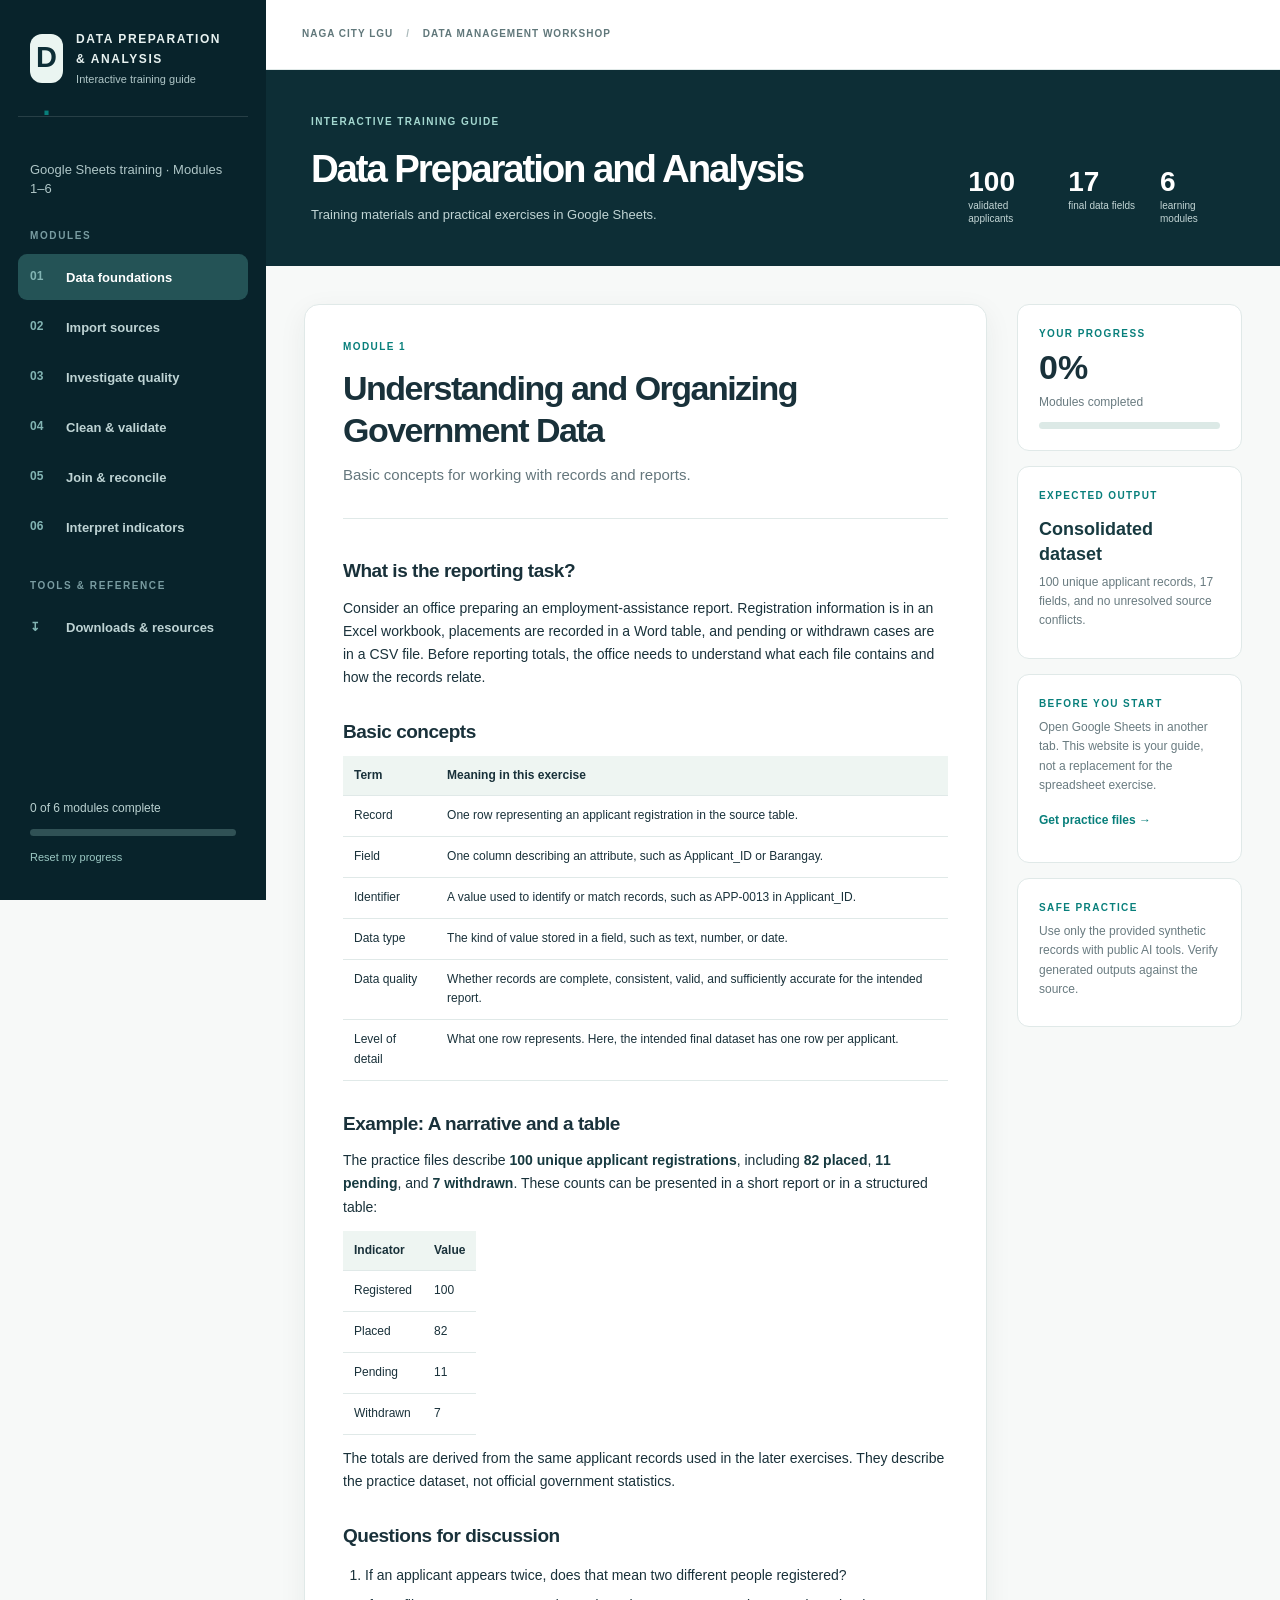
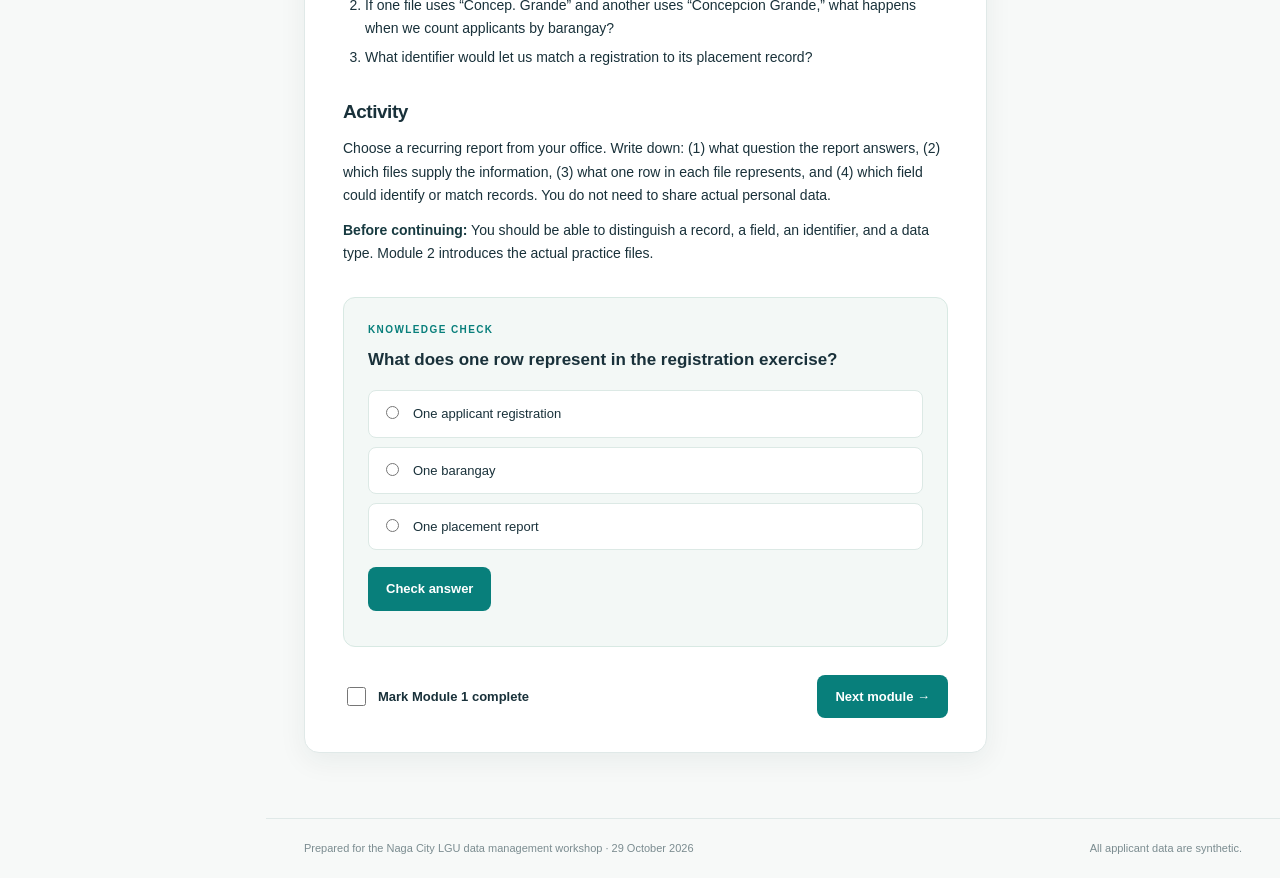
==== data-prep/index.html @ cda6acad "Added naga data prep files" ====
<!DOCTYPE html>

<html lang="en"><head><meta charset="utf-8"/><meta content="width=device-width, initial-scale=1" name="viewport"/><meta content="#0d2e36" name="theme-color"/><meta content="Self-paced Google Sheets training in data preparation, validation, integration and indicators." name="description"/><title>Data Preparation and Analysis | Training Guide</title><link href="styles.css" rel="stylesheet"/></head><body>
<a class="skip" href="#main">Skip to content</a><div class="app-shell">
<aside aria-label="Course navigation" class="sidebar"><div class="brand"><span class="brand-mark">D<span class="brand-dot">.</span></span><div><strong>DATA PREPARATION &amp; ANALYSIS</strong><small>Interactive training guide</small></div></div>
<div class="course-meta"><p>Google Sheets training · Modules 1–6</p></div>
<div class="nav-heading">MODULES</div><nav class="module-nav"><button class="nav-item" data-nav="1" type="button"><span class="nav-number">01</span><span class="nav-name">Data foundations</span><span aria-hidden="true" class="nav-check">✓</span></button><button class="nav-item" data-nav="2" type="button"><span class="nav-number">02</span><span class="nav-name">Import sources</span><span aria-hidden="true" class="nav-check">✓</span></button><button class="nav-item" data-nav="3" type="button"><span class="nav-number">03</span><span class="nav-name">Investigate quality</span><span aria-hidden="true" class="nav-check">✓</span></button><button class="nav-item" data-nav="4" type="button"><span class="nav-number">04</span><span class="nav-name">Clean &amp; validate</span><span aria-hidden="true" class="nav-check">✓</span></button><button class="nav-item" data-nav="5" type="button"><span class="nav-number">05</span><span class="nav-name">Join &amp; reconcile</span><span aria-hidden="true" class="nav-check">✓</span></button><button class="nav-item" data-nav="6" type="button"><span class="nav-number">06</span><span class="nav-name">Interpret indicators</span><span aria-hidden="true" class="nav-check">✓</span></button></nav><div class="nav-heading nav-heading-lower">TOOLS &amp; REFERENCE</div><nav class="utility-nav"><button class="nav-item" data-nav="7" type="button"><span class="nav-number">↧</span><span class="nav-name">Downloads &amp; resources</span></button></nav><div class="sidebar-bottom"><span id="progress-label">0 of 6 modules complete</span><div class="progress-track"><div id="progress-fill"></div></div><button id="reset-progress" type="button">Reset my progress</button></div></aside>
<div class="workspace"><header class="topbar"><button aria-controls="mobile-drawer" aria-expanded="false" id="mobile-menu" type="button">☰ <span>Modules</span></button><div class="top-label">NAGA CITY LGU <span>/</span> DATA MANAGEMENT WORKSHOP</div></header>
<div class="mobile-drawer" hidden="" id="mobile-drawer"><div class="mobile-nav"><button class="nav-item" data-nav="1" type="button"><span class="nav-number">01</span><span class="nav-name">Data foundations</span><span aria-hidden="true" class="nav-check">✓</span></button><button class="nav-item" data-nav="2" type="button"><span class="nav-number">02</span><span class="nav-name">Import sources</span><span aria-hidden="true" class="nav-check">✓</span></button><button class="nav-item" data-nav="3" type="button"><span class="nav-number">03</span><span class="nav-name">Investigate quality</span><span aria-hidden="true" class="nav-check">✓</span></button><button class="nav-item" data-nav="4" type="button"><span class="nav-number">04</span><span class="nav-name">Clean &amp; validate</span><span aria-hidden="true" class="nav-check">✓</span></button><button class="nav-item" data-nav="5" type="button"><span class="nav-number">05</span><span class="nav-name">Join &amp; reconcile</span><span aria-hidden="true" class="nav-check">✓</span></button><button class="nav-item" data-nav="6" type="button"><span class="nav-number">06</span><span class="nav-name">Interpret indicators</span><span aria-hidden="true" class="nav-check">✓</span></button><button class="nav-item" data-nav="7" type="button">↧   Downloads &amp; resources</button></div></div>
<main id="main"><div class="intro-banner"><span class="intro-kicker">INTERACTIVE TRAINING GUIDE</span><div class="intro-row"><div><h2>Data Preparation and Analysis</h2><p>Training materials and practical exercises in Google Sheets.</p></div><div class="intro-metrics"><div><strong>100</strong><span>validated applicants</span></div><div><strong>17</strong><span>final data fields</span></div><div><strong>6</strong><span>learning modules</span></div></div></div></div>
<div class="content-layout"><div class="main-column"><section class="module-panel" data-module="1" hidden="" id="module-1">
<div class="eyebrow">MODULE 1</div>
<h1>Understanding and Organizing Government Data</h1><p class="lead">Basic concepts for working with records and reports.</p>
<div class="module-content">
<h3>What is the reporting task?</h3>
<p>Consider an office preparing an employment-assistance report. Registration information is in an Excel workbook, placements are recorded in a Word table, and pending or withdrawn cases are in a CSV file. Before reporting totals, the office needs to understand what each file contains and how the records relate.</p>
<h3>Basic concepts</h3>
<table><thead><tr><th>Term</th><th>Meaning in this exercise</th></tr></thead><tbody>
<tr><td>Record</td><td>One row representing an applicant registration in the source table.</td></tr>
<tr><td>Field</td><td>One column describing an attribute, such as Applicant_ID or Barangay.</td></tr>
<tr><td>Identifier</td><td>A value used to identify or match records, such as APP-0013 in Applicant_ID.</td></tr>
<tr><td>Data type</td><td>The kind of value stored in a field, such as text, number, or date.</td></tr>
<tr><td>Data quality</td><td>Whether records are complete, consistent, valid, and sufficiently accurate for the intended report.</td></tr>
<tr><td>Level of detail</td><td>What one row represents. Here, the intended final dataset has one row per applicant.</td></tr>
</tbody></table>
<h3>Example: A narrative and a table</h3>
<p>The practice files describe <strong>100 unique applicant registrations</strong>, including <strong>82 placed</strong>, <strong>11 pending</strong>, and <strong>7 withdrawn</strong>. These counts can be presented in a short report or in a structured table:</p>
<table><thead><tr><th>Indicator</th><th>Value</th></tr></thead><tbody><tr><td>Registered</td><td>100</td></tr><tr><td>Placed</td><td>82</td></tr><tr><td>Pending</td><td>11</td></tr><tr><td>Withdrawn</td><td>7</td></tr></tbody></table>
<p>The totals are derived from the same applicant records used in the later exercises. They describe the practice dataset, not official government statistics.</p>
<h3>Questions for discussion</h3>
<ol><li>If an applicant appears twice, does that mean two different people registered?</li><li>If one file uses “Concep. Grande” and another uses “Concepcion Grande,” what happens when we count applicants by barangay?</li><li>What identifier would let us match a registration to its placement record?</li></ol>
<h3>Activity</h3>
<p>Choose a recurring report from your office. Write down: (1) what question the report answers, (2) which files supply the information, (3) what one row in each file represents, and (4) which field could identify or match records. You do not need to share actual personal data.</p>
<p><strong>Before continuing:</strong> You should be able to distinguish a record, a field, an identifier, and a data type. Module 2 introduces the actual practice files.</p>
</div><div class="quiz-card" data-correct="0"><div class="eyebrow">KNOWLEDGE CHECK</div><h3>What does one row represent in the registration exercise?</h3><div class="answers"><label class="answer"><input name="q1" type="radio" value="0"/><span>One applicant registration</span></label><label class="answer"><input name="q1" type="radio" value="1"/><span>One barangay</span></label><label class="answer"><input name="q1" type="radio" value="2"/><span>One placement report</span></label></div><button class="quiz-submit primary-btn" type="button">Check answer</button><p aria-live="polite" class="quiz-feedback"></p><template>The table has one row per applicant registration and uses a stable Applicant_ID.</template></div>
<div class="module-footer"><label class="done-label"><input class="done-checkbox" data-done="1" type="checkbox"/><span>Mark Module 1 complete</span></label><button class="next-btn primary-btn" data-next="2" type="button">Next module →</button></div>
</section><section class="module-panel" data-module="2" hidden="" id="module-2">
<div class="eyebrow">MODULE 2</div>
<h1>Importing and Structuring Data</h1><p class="lead">Set up the four source worksheets for the later exercises.</p>
<div class="module-content">
<h3>Before you begin</h3>
<ol><li>Use a computer with a browser and access to Google Sheets. Sign in to your Google account.</li><li>Download the four files below to a folder you can find again.</li><li>Open <strong>Google Sheets → Blank spreadsheet</strong>. Rename the workbook <strong>Employment Data Exercise</strong>.</li><li>Keep this website open in another browser tab. Return to it after each step.</li></ol>
<div class="file-grid">
<a class="file-card" download="" href="downloads/01_Applicant_Registrations_MESSY.xlsx"><span class="file-icon">XLS</span><span class="file-info"><strong>01_Applicant_Registrations_MESSY.xlsx</strong><small>101 registration rows · 8 fields</small></span><span class="dl-arrow">↓</span></a>
<a class="file-card" download="" href="downloads/02_Placement_Report_WORD.docx"><span class="file-icon">DOC</span><span class="file-info"><strong>02_Placement_Report_WORD.docx</strong><small>82 placement rows · 3 fields</small></span><span class="dl-arrow">↓</span></a>
<a class="file-card" download="" href="downloads/03_Pending_Withdrawn_Status.csv"><span class="file-icon">CSV</span><span class="file-info"><strong>03_Pending_Withdrawn_Status.csv</strong><small>18 status rows · 3 fields</small></span><span class="dl-arrow">↓</span></a>
<a class="file-card" download="" href="downloads/04_Barangay_Reference.xlsx"><span class="file-icon">XLS</span><span class="file-info"><strong>04_Barangay_Reference.xlsx</strong><small>27 reference rows · 3 fields</small></span><span class="dl-arrow">↓</span></a>
</div>
<p>Keep the four sources in separate worksheets. Each contains different information, and preserving the original tables lets us inspect them before combining records in Module 5.</p><h3>Step 1. Import the registration workbook</h3>
<ol><li>In your new Google Sheets workbook, choose <strong>File → Import → Upload → Browse</strong>, then select <code>01_Applicant_Registrations_MESSY.xlsx</code>.</li><li>For <strong>Import location</strong>, choose <strong>Insert new sheet(s)</strong>, then select <strong>Import data</strong>. The imported sheet may initially be called <code>Registrations</code>.</li><li>At the bottom of the workbook, double-click the imported sheet tab and rename it exactly <code>Registrations_Raw</code>.</li><li>Check that row 1 contains eight headings, from <code>Applicant_ID</code> in A1 to <code>Region</code> in H1. The last data row should be <strong>102</strong> (101 records plus one header).</li></ol>
<p>Check: In an unused cell such as J1, enter the formula below. It should return 101. Delete this temporary check afterward.</p>
<div class="code-wrap"><button class="copy-btn" type="button">Copy formula</button><pre><code>=COUNTA(A2:A102)</code></pre></div>
<h3>Step 2. Copy the placement table from Word</h3><ol><li>Open <code>02_Placement_Report_WORD.docx</code> in Microsoft Word or another application that displays its table.</li><li>In Google Sheets, add a blank sheet using the <strong>+</strong> button at the bottom. Rename it <code>Placements_Raw</code>.</li><li>In Word, select the <strong>entire placement table</strong>, including the header row, and copy it.</li><li>In Google Sheets, click <code>Placements_Raw!A1</code> and paste. If the table does not paste as three separate columns, use the alternative below.</li><li>Verify that A1 is <code>Applicant_ID</code>, B1 is <code>Date_Placed</code>, and C1 is <code>Employer_Industry</code>. The last data row should be <strong>83</strong>.</li></ol><div class="notice subtle"><strong>If the Word table does not paste into three columns:</strong> Do not try to guess a delimiter. Open the document in Word, copy the table into Excel first, verify that it occupies three columns, then copy those three columns from Excel into <code>Placements_Raw!A1</code>. This is often more reliable than splitting text copied from a Word table.</div><p><strong>Check:</strong> In <code>Placements_Raw!E1</code>, enter the formula below. Expected result: <strong>82</strong>.</p><div class="code-wrap"><button class="copy-btn" type="button">Copy formula</button><pre><code>=COUNTA(A2:A83)</code></pre></div><h3>Step 3. Import the status CSV</h3><ol><li>Choose <strong>File → Import → Upload → Browse</strong> and select <code>03_Pending_Withdrawn_Status.csv</code>.</li><li>Choose <strong>Insert new sheet(s)</strong>. If the import dialog asks for a separator, select <strong>Comma</strong>; if it offers automatic detection, verify that the preview has three columns.</li><li>Rename the imported sheet <code>Status_Raw</code>.</li><li>Check that columns A–C are <code>Applicant_ID</code>, <code>Status</code>, and <code>Days_Pending</code>. The last data row should be <strong>19</strong>.</li></ol><p><strong>Check:</strong> In <code>Status_Raw!E1</code>, enter the formula below. Expected result: <strong>18</strong>.</p><div class="code-wrap"><button class="copy-btn" type="button">Copy formula</button><pre><code>=COUNTA(A2:A19)</code></pre></div><h3>Step 4. Import the barangay reference workbook</h3><ol><li>Choose <strong>File → Import → Upload → Browse</strong> and select <code>04_Barangay_Reference.xlsx</code>.</li><li>Choose <strong>Insert new sheet(s)</strong>. Rename the imported sheet <code>Barangay_Reference</code> if needed.</li><li>Check that the three headings are <code>Barangay_Standard</code>, <code>Latitude</code>, and <code>Longitude</code>. The last data row should be <strong>28</strong>.</li></ol><p><strong>Check:</strong> In <code>Barangay_Reference!E1</code>, enter the formula below. Expected result: <strong>27</strong>.</p><div class="code-wrap"><button class="copy-btn" type="button">Copy formula</button><pre><code>=COUNTA(A2:A28)</code></pre></div><h3>Step 5. Check the imported worksheets</h3>
<table><thead><tr><th>Worksheet name</th><th>Expected headings</th><th>Data rows</th><th>Last row</th></tr></thead><tbody>
<tr><td><code>Registrations_Raw</code></td><td>A–H: Applicant_ID, Date_Registered, Barangay, Sector, Age_Group, City, Province, Region</td><td>101</td><td>102</td></tr>
<tr><td><code>Placements_Raw</code></td><td>A–C: Applicant_ID, Date_Placed, Employer_Industry</td><td>82</td><td>83</td></tr>
<tr><td><code>Status_Raw</code></td><td>A–C: Applicant_ID, Status, Days_Pending</td><td>18</td><td>19</td></tr>
<tr><td><code>Barangay_Reference</code></td><td>A–C: Barangay_Standard, Latitude, Longitude</td><td>27</td><td>28</td></tr>
</tbody></table>
<p>Optional: For easier browsing, select row 1 and choose <strong>View → Freeze → 1 row</strong>. You can also select the populated table and choose <strong>Data → Create a filter</strong>. Do not change any original values in these four sheets.</p>
<h3>What to do if a check fails</h3>
<ul><li><strong>Wrong number of rows:</strong> Check whether the header was copied, whether any rows were omitted, and whether you counted data rows rather than the header.</li><li><strong>All values in column A:</strong> Re-import the CSV using a comma separator. For the Word table, use the Word → Excel → Google Sheets alternative above.</li><li><strong>Later formulas say a worksheet cannot be found:</strong> Check the spelling of the four worksheet names, including underscores.</li><li><strong>Dates appear as text:</strong> Leave them unchanged for now. We will convert dates in working columns in later modules.</li><li><strong>The CSV heading has an unexpected character:</strong> Re-import with UTF-8 encoding if the import dialog offers it. The heading should be exactly <code>Applicant_ID</code>.</li></ul>
<p><strong>Remove temporary count checks: </strong>Delete the formulas entered in Registrations_Raw!J1, Placements_Raw!E1, Status_Raw!E1, and Barangay_Reference!E1 after verifying the counts. Later modules use some of these cells for other purposes.</p><p><strong>Before continuing:</strong> Confirm that all four source worksheets exist, the headings occupy the expected columns, and the row counts are 101, 82, 18, and 27. Module 3 will inspect the source data for quality issues.</p>
</div><div class="quiz-card" data-correct="1"><div class="eyebrow">KNOWLEDGE CHECK</div><h3>Why do we keep the four imported sources in separate worksheets?</h3><div class="answers"><label class="answer"><input name="q2" type="radio" value="0"/><span>To make all the tables have the same number of rows</span></label><label class="answer"><input name="q2" type="radio" value="1"/><span>To preserve the sources and inspect their contents before combining records</span></label><label class="answer"><input name="q2" type="radio" value="2"/><span>Because Google Sheets cannot use information from different worksheets</span></label></div><button class="quiz-submit primary-btn" type="button">Check answer</button><p aria-live="polite" class="quiz-feedback"></p><template>The worksheets preserve different source records. We check their structure and quality before combining related information.</template></div>
<div class="module-footer"><label class="done-label"><input class="done-checkbox" data-done="2" type="checkbox"/><span>Mark Module 2 complete</span></label><button class="next-btn primary-btn" data-next="3" type="button">Next module →</button></div>
</section><section class="module-panel" data-module="3" hidden="" id="module-3">
<div class="eyebrow">MODULE 3</div>
<h1>Identifying Data Quality Issues</h1><p class="lead">Inspect the source records and decide which issues need correction or review.</p>
<div class="module-content"><h3>What to look for</h3><p>Before changing a dataset, check whether records are complete, valid, consistent, and unique. An unusual value may be a data-entry error, but it may also be correct. Keep the original records while investigating.</p><h3>Types of issues</h3><p>Different problems require different responses. Formatting differences can often be standardized. An abbreviation should be checked against an approved reference. Duplicate identifiers and missing or unexpected values require review before a record is changed or excluded.</p><table><thead><tr><th>Issue</th><th>Example</th><th>Response</th></tr></thead><tbody><tr><td>Formatting</td><td>Extra spaces</td><td>Standardize in a working column</td></tr><tr><td>Inconsistent representation</td><td><code>Concep. Grande</code></td><td>Compare with the reference list</td></tr><tr><td>Duplicate identifier</td><td><code>APP-0013</code> appears twice</td><td>Compare both records and document a decision</td></tr><tr><td>Missing or invalid value</td><td>Blank required field</td><td>Investigate before using the record</td></tr></tbody></table><h3>Step 1. Examine the registration worksheet</h3><ol><li>Open <code>Registrations_Raw</code> in the workbook created in Module 2.</li><li>Confirm that row 1 contains the headings and that data occupy rows 2–102.</li><li>To examine one field, select the table and choose <strong>Data → Create a filter</strong>. Use the filter arrow in a heading to inspect values. Clear the filter before continuing.</li><li>Inspect columns A (<code>Applicant_ID</code>), C (<code>Barangay</code>), and D (<code>Sector</code>). Compare your observations with the table below.</li></ol><table><thead><tr><th>Issue</th><th>What you should find</th><th>Next action</th></tr></thead><tbody><tr><td>Repeated identifier</td><td><code>APP-0013</code> occurs in rows <strong>14 and 102</strong>.</td><td>Compare both records; document which one to retain.</td></tr><tr><td>Extra spaces</td><td>Rows <strong>7 and 20</strong> contain barangay names with spaces at the beginning or end.</td><td>Remove spaces in a working column.</td></tr><tr><td>Abbreviated barangay</td><td>Row <strong>31</strong> contains <code>Concep. Grande</code>.</td><td>Use the approved name <code>Concepcion Grande</code>.</td></tr><tr><td>Inconsistent capitalization</td><td>Rows <strong>10 and 46</strong> contain <code>YOUTH (18–30)</code>.</td><td>Standardize the sector label.</td></tr><tr><td>Missing values</td><td>No blank values in the eight original registration fields.</td><td>Still check required fields when new records arrive.</td></tr></tbody></table><p><strong>Important:</strong> The row numbers above refer to the original imported worksheet. Sorting the worksheet may change their positions. You can always find a record using its <code>Applicant_ID</code>.</p><h3>Step 2. Compare the duplicate records</h3><ol><li>Locate <code>APP-0013</code> in rows 14 and 102.</li><li>Compare columns A–H in both rows. In this practice file, the values are identical.</li><li>Do not delete either row from <code>Registrations_Raw</code>. Module 4 will record a decision in a separate working worksheet.</li></ol><h3>Step 3. Create a cleaning log</h3><ol><li>Click <strong>+</strong> at the bottom of Google Sheets to create a worksheet.</li><li>Rename it <code>Cleaning_Log</code>.</li><li>Enter these six headings in cells A1–F1: <code>Date</code>, <code>Worksheet</code>, <code>Applicant_ID</code>, <code>Issue</code>, <code>Decision</code>, <code>Basis/Reviewer</code>.</li><li>Record that <code>APP-0013</code> has two identical source records. The final retain/exclude decision will be entered in Module 4.</li></ol><p>For example, after creating the six headings, you can enter the following in row 2. Leave the final decision open until Module 4.</p><table><thead><tr><th>Cell</th><th>Example entry</th></tr></thead><tbody><tr><td>A2</td><td>Date of your review</td></tr><tr><td>B2</td><td><code>Registrations_Raw</code></td></tr><tr><td>C2</td><td><code>APP-0013</code></td></tr><tr><td>D2</td><td><code>Duplicate identifier</code></td></tr><tr><td>E2</td><td><code>Pending review</code></td></tr><tr><td>F2</td><td><code>Rows 14 and 102 have identical values; reviewer: [your name]</code></td></tr></tbody></table><p>The working sheet will hold the actual cleaning formulas and review decisions. The cleaning log records what was found, what was decided, and the basis for that decision.</p><p><strong>Check:</strong> You should have identified the issues without changing the original registration values. The cleaning log should have its six headings.</p></div>
<div class="quiz-card" data-correct="1"><div class="eyebrow">KNOWLEDGE CHECK</div><h3>APP-0013 appears twice with identical values. What is the appropriate action?</h3><div class="answers"><label class="answer"><input name="q3" type="radio" value="0"/><span>Delete both automatically</span></label><label class="answer"><input name="q3" type="radio" value="1"/><span>Flag, compare, then retain one with a documented decision</span></label><label class="answer"><input name="q3" type="radio" value="2"/><span>Count both as two applicants</span></label></div><button class="quiz-submit primary-btn" type="button">Check answer</button><p aria-live="polite" class="quiz-feedback"></p><template>A duplicate is a review finding. The decision must be verified and recorded.</template></div>
<div class="module-footer"><label class="done-label"><input class="done-checkbox" data-done="3" type="checkbox"/><span>Mark Module 3 complete</span></label><button class="next-btn primary-btn" data-next="4" type="button">Next module →</button></div>
</section><section class="module-panel" data-module="4" hidden="" id="module-4">
<div class="eyebrow">MODULE 4</div>
<h1>Cleaning and Validating Data</h1><p class="lead">Apply cleaning formulas, review duplicates, and create a validated registration table.</p>
<div class="module-content"><p>This module has four operations: <strong>standardize values</strong>, <strong>identify records requiring review</strong>, <strong>record decisions</strong>, and <strong>create a validated dataset</strong>. Follow the steps in order.</p><h3>Step 1. Make a working copy</h3><ol><li>In Google Sheets, right-click the <code>Registrations_Raw</code> worksheet tab.</li><li>Choose <strong>Duplicate</strong>.</li><li>Rename the new worksheet <code>Registrations_Auto</code>.</li><li>Do not edit the original values in columns A–H.</li><li>Enter these headings in row 1 of the new sheet: <code>I1 Barangay_Trimmed</code>, <code>J1 Barangay_Clean</code>, <code>K1 Sector_Clean</code>, <code>L1 ID_Count</code>, <code>M1 Duplicate_Review</code>, <code>N1 Barangay_Check</code>, <code>O1 Record_Check</code>, <code>P1 Review_Decision</code>.</li></ol><p>Enter the seven formulas below in row 2, one at a time. Leave column P empty until the duplicate-review step.</p><h3>Step 2. Enter the cleaning and checking formulas</h3>
<h3>A. Standardize values</h3><h4>Remove extra spaces</h4><p><strong>Worksheet:</strong> <code>Registrations_Auto</code> · <strong>Cell:</strong> <code>I2</code>. Remove leading and trailing spaces from the barangay name.</p><div class="code-wrap"><button aria-label="Copy formula" class="copy-btn" type="button">Copy formula</button><pre><code>=TRIM(C2)</code></pre></div><p>Check that the result for row 7 no longer has spaces at the beginning or end.</p>
<h4>Standardize the barangay</h4><p><strong>Worksheet:</strong> <code>Registrations_Auto</code> · <strong>Cell:</strong> <code>J2</code>. Replace the known abbreviation with the approved name.</p><div class="code-wrap"><button aria-label="Copy formula" class="copy-btn" type="button">Copy formula</button><pre><code>=IF(I2="Concep. Grande","Concepcion Grande",I2)</code></pre></div><p>Row 31 should display <code>Concepcion Grande</code>.</p>
<h4>Standardize the sector</h4><p><strong>Worksheet:</strong> <code>Registrations_Auto</code> · <strong>Cell:</strong> <code>K2</code>. Convert the uppercase youth label to the agreed capitalization.</p><div class="code-wrap"><button aria-label="Copy formula" class="copy-btn" type="button">Copy formula</button><pre><code>=IF(UPPER(TRIM(D2))="YOUTH (18–30)","Youth (18–30)",TRIM(D2))</code></pre></div><p>Rows 10 and 46 should display <code>Youth (18–30)</code>.</p>
<h3>B. Identify records requiring review</h3><h4>Count repeated identifiers</h4><p><strong>Worksheet:</strong> <code>Registrations_Auto</code> · <strong>Cell:</strong> <code>L2</code>. Count how often each applicant ID appears in column A.</p><div class="code-wrap"><button aria-label="Copy formula" class="copy-btn" type="button">Copy formula</button><pre><code>=COUNTIF($A$2:$A,A2)</code></pre></div><p>Rows 14 and 102 should each return <strong>2</strong>.</p>
<h4>Flag duplicate IDs</h4><p><strong>Worksheet:</strong> <code>Registrations_Auto</code> · <strong>Cell:</strong> <code>M2</code>. Mark IDs that appear more than once.</p><div class="code-wrap"><button aria-label="Copy formula" class="copy-btn" type="button">Copy formula</button><pre><code>=IF(A2="","Missing ID",IF(L2&gt;1,"Review duplicate","Unique"))</code></pre></div><p>Rows 14 and 102 should show <code>Review duplicate</code>.</p>
<h4>Validate the barangay</h4><p><strong>Worksheet:</strong> <code>Registrations_Auto</code> · <strong>Cell:</strong> <code>N2</code>. Check the cleaned barangay against the 27 approved values in <code>Barangay_Reference</code>.</p><div class="code-wrap"><button aria-label="Copy formula" class="copy-btn" type="button">Copy formula</button><pre><code>=IF(J2="","Missing",IF(COUNTIF(Barangay_Reference!$A$2:$A,J2)&gt;0,"Valid","Review"))</code></pre></div><p>All 101 records should show <code>Valid</code>.</p>
<h4>Check each record</h4><p><strong>Worksheet:</strong> <code>Registrations_Auto</code> · <strong>Cell:</strong> <code>O2</code>. Classify records as ready or requiring review.</p><div class="code-wrap"><button aria-label="Copy formula" class="copy-btn" type="button">Copy formula</button><pre><code>=IF(A2="","Review missing ID",IF(M2="Review duplicate","Review duplicate",IF(N2&lt;&gt;"Valid","Review barangay","Ready")))</code></pre></div><p>Expected: <strong>99 Ready</strong> and <strong>2 Review duplicate</strong>.</p>
<p><strong>Copying formulas down: </strong>After you have entered all seven formulas, copy Registrations_Auto!I2:O2, select I3:O102, and paste. Google Sheets adjusts relative references such as C2 to C3 in the next row. References with dollar signs, such as $A$2:$A, remain fixed.</p><h3>Step 3. Verify the results before making decisions</h3><p>In <code>Registrations_Auto</code>, enter these checks in the indicated cells:</p>
<h4>Count records ready for use</h4><p><strong>Worksheet:</strong> <code>Registrations_Auto</code> · <strong>Cell:</strong> <code>R2</code>. Enter <code>Ready records</code> in R1.</p><div class="code-wrap"><button aria-label="Copy formula" class="copy-btn" type="button">Copy formula</button><pre><code>=COUNTIF(O2:O102,"Ready")</code></pre></div><p>Expected result: <strong>99</strong>.</p>
<h4>Count records needing duplicate review</h4><p><strong>Worksheet:</strong> <code>Registrations_Auto</code> · <strong>Cell:</strong> <code>S2</code>. Enter <code>Duplicate reviews</code> in S1.</p><div class="code-wrap"><button aria-label="Copy formula" class="copy-btn" type="button">Copy formula</button><pre><code>=COUNTIF(O2:O102,"Review duplicate")</code></pre></div><p>Expected result: <strong>2</strong>.</p>
<h4>Count valid barangays</h4><p><strong>Worksheet:</strong> <code>Registrations_Auto</code> · <strong>Cell:</strong> <code>T2</code>. Enter <code>Valid barangays</code> in T1.</p><div class="code-wrap"><button aria-label="Copy formula" class="copy-btn" type="button">Copy formula</button><pre><code>=COUNTIF(N2:N102,"Valid")</code></pre></div><p>Expected result: <strong>101</strong>.</p>
<h3>C. Review and resolve issues</h3><h3>Step 4. Record the duplicate decision</h3><ol><li>Compare the two <code>APP-0013</code> records in rows 14 and 102. In this exercise they have identical values.</li><li>In <code>Registrations_Auto!P14</code>, enter <code>Retain</code>.</li><li>In <code>Registrations_Auto!P102</code>, enter <code>Exclude</code>.</li><li>Leave column P blank for the other 99 records.</li><li>In <code>Cleaning_Log!E2</code>, replace <code>Pending review</code> with <code>Retain row 14; exclude row 102</code>. In <code>F2</code>, record that both source rows were compared and found identical, and include the reviewer’s name. Keep the source records unchanged.</li></ol><p>These are decisions for the supplied practice file. In an actual office dataset, duplicates should be reviewed before deciding which record to keep.</p><h3>D. Create the validated dataset</h3><h3>Step 5. Create the validated registration worksheet</h3><ol><li>Create a new blank worksheet named <code>Registrations_Validated</code>.</li><li>Click cell <code>A1</code> and paste the formula below. The formula fills columns A–H automatically. Leave the cells below and to the right of A1 empty so the result can expand.</li></ol>
<div class="code-wrap"><button aria-label="Copy formula" class="copy-btn" type="button">Copy formula</button><pre><code>={
"Applicant_ID","Date_Registered","Barangay","Sector","Age_Group","City","Province","Region";
FILTER(
{Registrations_Auto!A2:B,Registrations_Auto!J2:K,Registrations_Auto!E2:H},
(Registrations_Auto!O2:O="Ready")+(Registrations_Auto!P2:P="Retain")
)
}</code></pre></div>
<p><strong>Expected:</strong> 100 applicant rows, with headings in row 1. The duplicate appears once. The dates may still be stored as text; we will convert them in Module 5.</p>
<h4>Count validated applicants</h4><p><strong>Worksheet:</strong> <code>Registrations_Validated</code> · <strong>Cell:</strong> <code>J2</code>. In <code>Registrations_Validated</code>, enter <code>Validated records</code> in J1.</p><div class="code-wrap"><button aria-label="Copy formula" class="copy-btn" type="button">Copy formula</button><pre><code>=COUNTA(A2:A)</code></pre></div><p>Expected result: <strong>100</strong>.</p>
<h4>Count unique applicant IDs</h4><p><strong>Worksheet:</strong> <code>Registrations_Validated</code> · <strong>Cell:</strong> <code>K2</code>. Enter <code>Unique IDs</code> in K1.</p><div class="code-wrap"><button aria-label="Copy formula" class="copy-btn" type="button">Copy formula</button><pre><code>=COUNTUNIQUE(A2:A)</code></pre></div><p>Expected result: <strong>100</strong>.</p>
<h3>Step 6. Create the unresolved-review worksheet</h3><ol><li>Create a new blank worksheet named <code>Registrations_For_Review</code>.</li><li>Click <code>A1</code> and paste the formula below. Leave columns A–C below the formula empty.</li></ol>
<div class="code-wrap"><button aria-label="Copy formula" class="copy-btn" type="button">Copy formula</button><pre><code>={
"Applicant_ID","Issue","Decision";
IFNA(
FILTER(
{Registrations_Auto!A2:A,Registrations_Auto!O2:O,Registrations_Auto!P2:P},
Registrations_Auto!O2:O&lt;&gt;"Ready",
Registrations_Auto!A2:A&lt;&gt;"",
Registrations_Auto!P2:P=""
),
{"No unresolved records","",""}
)
}</code></pre></div>
<p><strong>Expected:</strong> Headings in A1:C1 and <code>No unresolved records</code> in A2. This is a message, not an applicant record. If you have not yet entered the decisions in P14 and P102, the two duplicate rows will appear here instead.</p><h3>If something does not match</h3><ul><li><strong>Wrong counts:</strong> Check that the formulas were filled through row 102 and that <code>P14</code> is <code>Retain</code> and <code>P102</code> is <code>Exclude</code>.</li><li><strong><code>#REF!</code> in a new worksheet:</strong> Make sure the formula has empty cells into which it can expand.</li><li><strong><code>ARRAY_LITERAL</code> error:</strong> Copy the complete review formula, including the three-value fallback inside <code>IFNA</code>.</li><li><strong>Formula refers to a missing sheet:</strong> Verify the worksheet names <code>Registrations_Auto</code> and <code>Barangay_Reference</code>.</li><li><strong>Unexpected barangay results:</strong> Confirm the spelling of <code>Concepcion Grande</code> and the reference list in <code>Barangay_Reference!A2:A28</code>.</li></ul><p><strong>Before continuing:</strong> Confirm that <code>Registrations_Validated</code> contains 100 unique applicant IDs and <code>Registrations_For_Review</code> shows no unresolved records. Keep all source worksheets for Module 5.</p></div>
<div class="quiz-card" data-correct="1"><div class="eyebrow">KNOWLEDGE CHECK</div><h3>Why do we keep Registrations_Raw unchanged?</h3><div class="answers"><label class="answer"><input name="q4" type="radio" value="0"/><span>So formulas run faster</span></label><label class="answer"><input name="q4" type="radio" value="1"/><span>So we can inspect the original records and verify cleaning decisions</span></label><label class="answer"><input name="q4" type="radio" value="2"/><span>So duplicates are automatically deleted</span></label></div><button class="quiz-submit primary-btn" type="button">Check answer</button><p aria-live="polite" class="quiz-feedback"></p><template>Keeping source values unchanged makes it possible to verify and document every cleaning decision.</template></div>
<div class="module-footer"><label class="done-label"><input class="done-checkbox" data-done="4" type="checkbox"/><span>Mark Module 4 complete</span></label><button class="next-btn primary-btn" data-next="5" type="button">Next module →</button></div>
</section><section class="module-panel" data-module="5" hidden="" id="module-5">
<div class="eyebrow">MODULE 5</div>
<h1>Combining and Updating Datasets</h1><p class="lead">Match applicant records, check source consistency, and prepare a consolidated dataset.</p>
<div class="module-content"><p><strong>Before starting:</strong> Complete Module 4. Your workbook should contain <code>Registrations_Validated</code> with 100 unique applicants, plus <code>Placements_Raw</code>, <code>Status_Raw</code>, and <code>Barangay_Reference</code>. Keep the source columns unchanged. This module matches records by <code>Applicant_ID</code>; it does not append the placement and status tables below the registration table.</p><div aria-label="Module 5 progress checklist" class="task-checklist"><h3>Module 5 checklist</h3><p>Use this checklist to keep track of your work. You can return to any step later.</p><div class="checklist-grid">
<label><input data-task="m5-1" type="checkbox"/> 1. Standardize status values</label>
<label><input data-task="m5-2" type="checkbox"/> 2. Convert placement dates</label>
<label><input data-task="m5-3" type="checkbox"/> 3. Reconcile source records</label>
<label><input data-task="m5-4" type="checkbox"/> 4. Create the consolidated worksheet</label>
<label><input data-task="m5-5" type="checkbox"/> 5. Match records and calculate fields</label>
<label><input data-task="m5-6" type="checkbox"/> 6. Verify the results</label>
<label><input data-task="m5-7" type="checkbox"/> 7. Export the CSV</label>
</div><p aria-live="polite" class="checklist-status">0 of 7 steps checked</p></div><h3>1. Prepare the status records</h3><p>In <code>Status_Raw</code>, column A contains <code>Applicant_ID</code>, B contains <code>Status</code>, and C contains <code>Days_Pending</code>. Type <code>Status_Clean</code> in D1.</p><div class="formula-step"><p><strong>Status_Raw · D2</strong></p><p>Standardize the capitalization and remove extra spaces.</p><div class="code-wrap"><button aria-label="Copy formula for Status_Raw cell D2" class="copy-btn" type="button">Copy formula</button><pre><code>=IF(A2="","",PROPER(TRIM(B2)))</code></pre></div><p><strong>Next:</strong> Copy D2 and paste into D3:D19.</p></div><div class="formula-step"><p><strong>Status_Raw · F2</strong></p><p>Use F1 for the label <code>Pending count</code>.</p><div class="code-wrap"><button aria-label="Copy formula for Status_Raw cell F2" class="copy-btn" type="button">Copy formula</button><pre><code>=COUNTIF(D2:D19,"Pending")</code></pre></div><p><strong>Next:</strong> Leave this check in F2.</p><p><strong>Expected:</strong> 11</p></div><div class="formula-step"><p><strong>Status_Raw · F4</strong></p><p>Use F3 for the label <code>Withdrawn count</code>.</p><div class="code-wrap"><button aria-label="Copy formula for Status_Raw cell F4" class="copy-btn" type="button">Copy formula</button><pre><code>=COUNTIF(D2:D19,"Withdrawn")</code></pre></div><p><strong>Next:</strong> Leave this check in F4.</p><p><strong>Expected:</strong> 7</p></div><h3>2. Convert placement dates</h3><p>In <code>Placements_Raw</code>, A is <code>Applicant_ID</code>, B is the original <code>Date_Placed</code> text, and C is <code>Employer_Industry</code>. Type <code>Date_Placed_Clean</code> in D1 and <code>Date_Check</code> in E1. Preserve columns A:C.</p><div class="formula-step"><p><strong>Placements_Raw · D2</strong></p><p>Convert an ISO date such as <code>2026-01-06</code> from text to a numeric Google Sheets date.</p><div class="code-wrap"><button aria-label="Copy formula for Placements_Raw cell D2" class="copy-btn" type="button">Copy formula</button><pre><code>=IF(B2="","",DATE(VALUE(LEFT(B2,4)),VALUE(MID(B2,6,2)),VALUE(RIGHT(B2,2))))</code></pre></div><p><strong>Next:</strong> Copy D2 through D83. Select column D, then choose <strong>Format → Number → Date</strong>.</p></div><div class="formula-step"><p><strong>Placements_Raw · E2</strong></p><p>Check whether the converted value is a numeric date.</p><div class="code-wrap"><button aria-label="Copy formula for Placements_Raw cell E2" class="copy-btn" type="button">Copy formula</button><pre><code>=ISNUMBER(D2)</code></pre></div><p><strong>Next:</strong> Copy E2 through E83.</p><p><strong>Expected:</strong> TRUE in every populated row.</p></div><div class="formula-step"><p><strong>Placements_Raw · L2</strong></p><p>Type <code>Converted dates</code> in L1.</p><div class="code-wrap"><button aria-label="Copy formula for Placements_Raw cell L2" class="copy-btn" type="button">Copy formula</button><pre><code>=COUNT(D2:D83)</code></pre></div><p><strong>Next:</strong> Keep this check outside the source data.</p><p><strong>Expected:</strong> 82</p></div><div class="formula-step"><p><strong>Placements_Raw · L4</strong></p><p>Type <code>Failed date conversions</code> in L3.</p><div class="code-wrap"><button aria-label="Copy formula for Placements_Raw cell L4" class="copy-btn" type="button">Copy formula</button><pre><code>=COUNTIF(E2:E83,FALSE)</code></pre></div><p><strong>Expected:</strong> 0</p></div><p><strong>If a date check fails:</strong> Confirm that column B contains dates in <code>YYYY-MM-DD</code> format, that the formula starts in D2, and that you filled down through row 83.</p><h3>3. Reconcile the source tables</h3><p>Before combining records, check that every outcome record has a matching registration, that the same applicant does not appear in both outcome tables, and that identifiers are unique within each outcome table. Enter each formula in the worksheet and cell specified.</p><div class="formula-step"><p><strong>Placements_Raw · F2</strong></p><p>Type <code>Registration_Match</code> in F1.</p><div class="code-wrap"><button aria-label="Copy formula for Placements_Raw cell F2" class="copy-btn" type="button">Copy formula</button><pre><code>=IF(A2="","",IF(COUNTIF(Registrations_Validated!$A$2:$A,A2)=0,"Unmatched","Matched"))</code></pre></div><p><strong>Next:</strong> Copy F2 through F83.</p></div><div class="formula-step"><p><strong>Placements_Raw · H2</strong></p><p>Type <code>Unmatched Placements</code> in H1.</p><div class="code-wrap"><button aria-label="Copy formula for Placements_Raw cell H2" class="copy-btn" type="button">Copy formula</button><pre><code>=COUNTIF(F2:F83,"Unmatched")</code></pre></div><p><strong>Expected:</strong> 0</p></div><div class="formula-step"><p><strong>Status_Raw · E2</strong></p><p>Type <code>Registration_Match</code> in E1.</p><div class="code-wrap"><button aria-label="Copy formula for Status_Raw cell E2" class="copy-btn" type="button">Copy formula</button><pre><code>=IF(A2="","",IF(COUNTIF(Registrations_Validated!$A$2:$A,A2)=0,"Unmatched","Matched"))</code></pre></div><p><strong>Next:</strong> Copy E2 through E19.</p></div><div class="formula-step"><p><strong>Status_Raw · G2</strong></p><p>Type <code>Unmatched Status Records</code> in G1.</p><div class="code-wrap"><button aria-label="Copy formula for Status_Raw cell G2" class="copy-btn" type="button">Copy formula</button><pre><code>=COUNTIF(E2:E19,"Unmatched")</code></pre></div><p><strong>Expected:</strong> 0</p></div><div class="formula-step"><p><strong>Placements_Raw · G2</strong></p><p>Type <code>Status_Conflict</code> in G1.</p><div class="code-wrap"><button aria-label="Copy formula for Placements_Raw cell G2" class="copy-btn" type="button">Copy formula</button><pre><code>=IF(A2="","",IF(COUNTIF(Status_Raw!$A$2:$A,A2)&gt;0,"Conflict","OK"))</code></pre></div><p><strong>Next:</strong> Copy G2 through G83.</p></div><div class="formula-step"><p><strong>Placements_Raw · I2</strong></p><p>Type <code>Conflicting Records</code> in I1.</p><div class="code-wrap"><button aria-label="Copy formula for Placements_Raw cell I2" class="copy-btn" type="button">Copy formula</button><pre><code>=COUNTIF(G2:G83,"Conflict")</code></pre></div><p><strong>Expected:</strong> 0</p></div><div class="formula-step"><p><strong>Placements_Raw · J2</strong></p><p>Type <code>Duplicate IDs</code> in J1.</p><div class="code-wrap"><button aria-label="Copy formula for Placements_Raw cell J2" class="copy-btn" type="button">Copy formula</button><pre><code>=COUNTA(A2:A83)-COUNTUNIQUE(A2:A83)</code></pre></div><p><strong>Expected:</strong> 0</p></div><div class="formula-step"><p><strong>Status_Raw · H2</strong></p><p>Type <code>Duplicate IDs</code> in H1.</p><div class="code-wrap"><button aria-label="Copy formula for Status_Raw cell H2" class="copy-btn" type="button">Copy formula</button><pre><code>=COUNTA(A2:A19)-COUNTUNIQUE(A2:A19)</code></pre></div><p><strong>Expected:</strong> 0</p></div><p><strong>Stop if any of the five reconciliation results is not zero.</strong> Review the identifiers in the affected source before proceeding. A correct-looking total in the consolidated table does not prove that all source records matched.</p><h3>4. Create the consolidated worksheet</h3><p>Add a new worksheet and rename it <code>Employment_Consolidated</code>. In row 1, type the following 17 headings, one per cell, from A1 through Q1:</p><table><thead><tr><th>Cell</th><th>Heading</th></tr></thead><tbody><tr><td>A1</td><td>Applicant_ID</td></tr><tr><td>B1</td><td>Date_Registered</td></tr><tr><td>C1</td><td>Barangay</td></tr><tr><td>D1</td><td>Sector</td></tr><tr><td>E1</td><td>Age_Group</td></tr><tr><td>F1</td><td>Status</td></tr><tr><td>G1</td><td>Date_Placed</td></tr><tr><td>H1</td><td>Employer_Industry</td></tr><tr><td>I1</td><td>Registered</td></tr><tr><td>J1</td><td>Placed</td></tr><tr><td>K1</td><td>Days_Pending</td></tr><tr><td>L1</td><td>City</td></tr><tr><td>M1</td><td>Province</td></tr><tr><td>N1</td><td>Region</td></tr><tr><td>O1</td><td>Latitude</td></tr><tr><td>P1</td><td>Longitude</td></tr><tr><td>Q1</td><td>Lat_Long</td></tr></tbody></table><p>First bring across the registration fields. Each formula below goes in <strong>row 2</strong> of <code>Employment_Consolidated</code>. Copy each formula down through <strong>row 101</strong>. The worksheet has 100 applicant records plus the header row.</p><div class="formula-step"><p><strong>Employment_Consolidated · A2</strong></p><p>Bring across the validated registration value.</p><div class="code-wrap"><button aria-label="Copy formula for Employment_Consolidated cell A2" class="copy-btn" type="button">Copy formula</button><pre><code>=Registrations_Validated!A2</code></pre></div><p><strong>Next:</strong> Fill down through row 101.</p></div><div class="formula-step"><p><strong>Employment_Consolidated · B2</strong></p><p>Convert the original registration date text to a numeric date.</p><div class="code-wrap"><button aria-label="Copy formula for Employment_Consolidated cell B2" class="copy-btn" type="button">Copy formula</button><pre><code>=IF(Registrations_Validated!B2="","",DATE(VALUE(LEFT(Registrations_Validated!B2,4)),VALUE(MID(Registrations_Validated!B2,6,2)),VALUE(RIGHT(Registrations_Validated!B2,2))))</code></pre></div><p><strong>Next:</strong> Fill down through row 101.</p></div><div class="formula-step"><p><strong>Employment_Consolidated · C2</strong></p><p>Bring across the validated registration value.</p><div class="code-wrap"><button aria-label="Copy formula for Employment_Consolidated cell C2" class="copy-btn" type="button">Copy formula</button><pre><code>=Registrations_Validated!C2</code></pre></div><p><strong>Next:</strong> Fill down through row 101.</p></div><div class="formula-step"><p><strong>Employment_Consolidated · D2</strong></p><p>Bring across the validated registration value.</p><div class="code-wrap"><button aria-label="Copy formula for Employment_Consolidated cell D2" class="copy-btn" type="button">Copy formula</button><pre><code>=Registrations_Validated!D2</code></pre></div><p><strong>Next:</strong> Fill down through row 101.</p></div><div class="formula-step"><p><strong>Employment_Consolidated · E2</strong></p><p>Bring across the validated registration value.</p><div class="code-wrap"><button aria-label="Copy formula for Employment_Consolidated cell E2" class="copy-btn" type="button">Copy formula</button><pre><code>=Registrations_Validated!E2</code></pre></div><p><strong>Next:</strong> Fill down through row 101.</p></div><div class="formula-step"><p><strong>Employment_Consolidated · L2</strong></p><p>Bring across the validated registration value.</p><div class="code-wrap"><button aria-label="Copy formula for Employment_Consolidated cell L2" class="copy-btn" type="button">Copy formula</button><pre><code>=Registrations_Validated!F2</code></pre></div><p><strong>Next:</strong> Fill down through row 101.</p></div><div class="formula-step"><p><strong>Employment_Consolidated · M2</strong></p><p>Bring across the validated registration value.</p><div class="code-wrap"><button aria-label="Copy formula for Employment_Consolidated cell M2" class="copy-btn" type="button">Copy formula</button><pre><code>=Registrations_Validated!G2</code></pre></div><p><strong>Next:</strong> Fill down through row 101.</p></div><div class="formula-step"><p><strong>Employment_Consolidated · N2</strong></p><p>Bring across the validated registration value.</p><div class="code-wrap"><button aria-label="Copy formula for Employment_Consolidated cell N2" class="copy-btn" type="button">Copy formula</button><pre><code>=Registrations_Validated!H2</code></pre></div><p><strong>Next:</strong> Fill down through row 101.</p></div><p>After filling column B, select that column and choose <strong>Format → Number → Date</strong>.</p><h3>5. Match outcomes and calculate fields</h3><p>Enter the following formulas in <code>Employment_Consolidated</code>, then fill each one down through row 101. The lookup uses <code>Applicant_ID</code> in column A. Blank placement fields are expected for applicants who are not placed.</p><div class="formula-step"><p><strong>Employment_Consolidated · F2</strong></p><p>Assign status from the placement table first; otherwise use the cleaned status table.</p><div class="code-wrap"><button aria-label="Copy formula for Employment_Consolidated cell F2" class="copy-btn" type="button">Copy formula</button><pre><code>=IF(A2="","",IF(COUNTIF(Placements_Raw!$A$2:$A,A2)&gt;0,"Placed",IFNA(XLOOKUP(A2,Status_Raw!$A$2:$A,Status_Raw!$D$2:$D),"Review missing status")))</code></pre></div><p><strong>Next:</strong> Fill down through row 101.</p></div><div class="formula-step"><p><strong>Employment_Consolidated · G2</strong></p><p>Retrieve the <strong>converted</strong> placement date from column D, not the text in column B.</p><div class="code-wrap"><button aria-label="Copy formula for Employment_Consolidated cell G2" class="copy-btn" type="button">Copy formula</button><pre><code>=IF(A2="","",IFNA(XLOOKUP(A2,Placements_Raw!$A$2:$A,Placements_Raw!$D$2:$D),""))</code></pre></div><p><strong>Next:</strong> Fill down through row 101.</p></div><div class="formula-step"><p><strong>Employment_Consolidated · H2</strong></p><p>Retrieve the employer industry for placed applicants.</p><div class="code-wrap"><button aria-label="Copy formula for Employment_Consolidated cell H2" class="copy-btn" type="button">Copy formula</button><pre><code>=IF(A2="","",IFNA(XLOOKUP(A2,Placements_Raw!$A$2:$A,Placements_Raw!$C$2:$C),""))</code></pre></div><p><strong>Next:</strong> Fill down through row 101.</p></div><div class="formula-step"><p><strong>Employment_Consolidated · I2</strong></p><p>Count each registered applicant as one.</p><div class="code-wrap"><button aria-label="Copy formula for Employment_Consolidated cell I2" class="copy-btn" type="button">Copy formula</button><pre><code>=IF(A2="","",1)</code></pre></div><p><strong>Next:</strong> Fill down through row 101.</p></div><div class="formula-step"><p><strong>Employment_Consolidated · J2</strong></p><p>Mark placed applicants with 1 and other applicants with 0.</p><div class="code-wrap"><button aria-label="Copy formula for Employment_Consolidated cell J2" class="copy-btn" type="button">Copy formula</button><pre><code>=IF(A2="","",IF(F2="Placed",1,0))</code></pre></div><p><strong>Next:</strong> Fill down through row 101.</p></div><div class="formula-step"><p><strong>Employment_Consolidated · K2</strong></p><p>Retrieve pending duration only when the applicant is pending.</p><div class="code-wrap"><button aria-label="Copy formula for Employment_Consolidated cell K2" class="copy-btn" type="button">Copy formula</button><pre><code>=IF(A2="","",IF(F2&lt;&gt;"Pending","",IFNA(XLOOKUP(A2,Status_Raw!$A$2:$A,Status_Raw!$C$2:$C),"")))</code></pre></div><p><strong>Next:</strong> Fill down through row 101.</p></div><div class="formula-step"><p><strong>Employment_Consolidated · O2</strong></p><p>Look up the barangay reference latitude.</p><div class="code-wrap"><button aria-label="Copy formula for Employment_Consolidated cell O2" class="copy-btn" type="button">Copy formula</button><pre><code>=IF(C2="","",IFNA(XLOOKUP(C2,Barangay_Reference!$A$2:$A,Barangay_Reference!$B$2:$B),"Not found"))</code></pre></div><p><strong>Next:</strong> Fill down through row 101.</p></div><div class="formula-step"><p><strong>Employment_Consolidated · P2</strong></p><p>Look up the barangay reference longitude.</p><div class="code-wrap"><button aria-label="Copy formula for Employment_Consolidated cell P2" class="copy-btn" type="button">Copy formula</button><pre><code>=IF(C2="","",IFNA(XLOOKUP(C2,Barangay_Reference!$A$2:$A,Barangay_Reference!$C$2:$C),"Not found"))</code></pre></div><p><strong>Next:</strong> Fill down through row 101.</p></div><div class="formula-step"><p><strong>Employment_Consolidated · Q2</strong></p><p>Combine the reference latitude and longitude into one text field.</p><div class="code-wrap"><button aria-label="Copy formula for Employment_Consolidated cell Q2" class="copy-btn" type="button">Copy formula</button><pre><code>=IF(OR(O2="",P2="",O2="Not found",P2="Not found"),"",O2&amp;", "&amp;P2)</code></pre></div><p><strong>Next:</strong> Fill down through row 101.</p></div><p>Format column G as a date. The coordinates identify barangay reference locations, <strong>not</strong> applicants’ home addresses.</p><h3>6. Verify the consolidated dataset</h3><p>Use columns <strong>S and T</strong> of <code>Employment_Consolidated</code> for the checks. Type <code>Validation Check</code> in S1 and <code>Result</code> in T1. For each row below, type the check name in column S and copy the formula into the specified cell in column T. Do not place these checks inside A:Q.</p><div class="formula-step"><p><strong>Employment_Consolidated · T2</strong></p><p>Type <code>Total applicants</code> in <code>S2</code>.</p><div class="code-wrap"><button aria-label="Copy formula for Employment_Consolidated cell T2" class="copy-btn" type="button">Copy formula</button><pre><code>=COUNTA(A2:A101)</code></pre></div><p><strong>Expected:</strong> 100</p></div><div class="formula-step"><p><strong>Employment_Consolidated · T3</strong></p><p>Type <code>Unique applicants</code> in <code>S3</code>.</p><div class="code-wrap"><button aria-label="Copy formula for Employment_Consolidated cell T3" class="copy-btn" type="button">Copy formula</button><pre><code>=COUNTUNIQUE(A2:A101)</code></pre></div><p><strong>Expected:</strong> 100</p></div><div class="formula-step"><p><strong>Employment_Consolidated · T4</strong></p><p>Type <code>Placed</code> in <code>S4</code>.</p><div class="code-wrap"><button aria-label="Copy formula for Employment_Consolidated cell T4" class="copy-btn" type="button">Copy formula</button><pre><code>=COUNTIF(F2:F101,"Placed")</code></pre></div><p><strong>Expected:</strong> 82</p></div><div class="formula-step"><p><strong>Employment_Consolidated · T5</strong></p><p>Type <code>Pending</code> in <code>S5</code>.</p><div class="code-wrap"><button aria-label="Copy formula for Employment_Consolidated cell T5" class="copy-btn" type="button">Copy formula</button><pre><code>=COUNTIF(F2:F101,"Pending")</code></pre></div><p><strong>Expected:</strong> 11</p></div><div class="formula-step"><p><strong>Employment_Consolidated · T6</strong></p><p>Type <code>Withdrawn</code> in <code>S6</code>.</p><div class="code-wrap"><button aria-label="Copy formula for Employment_Consolidated cell T6" class="copy-btn" type="button">Copy formula</button><pre><code>=COUNTIF(F2:F101,"Withdrawn")</code></pre></div><p><strong>Expected:</strong> 7</p></div><div class="formula-step"><p><strong>Employment_Consolidated · T7</strong></p><p>Type <code>Valid registration dates</code> in <code>S7</code>.</p><div class="code-wrap"><button aria-label="Copy formula for Employment_Consolidated cell T7" class="copy-btn" type="button">Copy formula</button><pre><code>=COUNT(B2:B101)</code></pre></div><p><strong>Expected:</strong> 100</p></div><div class="formula-step"><p><strong>Employment_Consolidated · T8</strong></p><p>Type <code>Valid placement dates</code> in <code>S8</code>.</p><div class="code-wrap"><button aria-label="Copy formula for Employment_Consolidated cell T8" class="copy-btn" type="button">Copy formula</button><pre><code>=COUNT(G2:G101)</code></pre></div><p><strong>Expected:</strong> 82</p></div><div class="formula-step"><p><strong>Employment_Consolidated · T9</strong></p><p>Type <code>Failed latitude lookups</code> in <code>S9</code>.</p><div class="code-wrap"><button aria-label="Copy formula for Employment_Consolidated cell T9" class="copy-btn" type="button">Copy formula</button><pre><code>=COUNTIF(O2:O101,"Not found")</code></pre></div><p><strong>Expected:</strong> 0</p></div><div class="formula-step"><p><strong>Employment_Consolidated · T11</strong></p><p>Type <code>Placed without placement date</code> in <code>S11</code>.</p><div class="code-wrap"><button aria-label="Copy formula for Employment_Consolidated cell T11" class="copy-btn" type="button">Copy formula</button><pre><code>=COUNTIFS(F2:F101,"Placed",G2:G101,"")</code></pre></div><p><strong>Expected:</strong> 0</p></div><div class="formula-step"><p><strong>Employment_Consolidated · T12</strong></p><p>Type <code>Non-placed with placement date</code> in <code>S12</code>.</p><div class="code-wrap"><button aria-label="Copy formula for Employment_Consolidated cell T12" class="copy-btn" type="button">Copy formula</button><pre><code>=COUNTIFS(F2:F101,"&lt;&gt;Placed",G2:G101,"&lt;&gt;")</code></pre></div><p><strong>Expected:</strong> 0</p></div><div class="formula-step"><p><strong>Employment_Consolidated · T13</strong></p><p>Type <code>Pending with duration value</code> in <code>S13</code>.</p><div class="code-wrap"><button aria-label="Copy formula for Employment_Consolidated cell T13" class="copy-btn" type="button">Copy formula</button><pre><code>=COUNTIFS(F2:F101,"Pending",K2:K101,"&gt;=0")</code></pre></div><p><strong>Expected:</strong> 11</p></div><div class="formula-step"><p><strong>Employment_Consolidated · T14</strong></p><p>Type <code>Non-pending with duration value</code> in <code>S14</code>.</p><div class="code-wrap"><button aria-label="Copy formula for Employment_Consolidated cell T14" class="copy-btn" type="button">Copy formula</button><pre><code>=COUNTIFS(F2:F101,"&lt;&gt;Pending",K2:K101,"&lt;&gt;")</code></pre></div><p><strong>Expected:</strong> 0</p></div><div class="formula-step"><p><strong>Employment_Consolidated · T15</strong></p><p>Type <code>Missing latitude</code> in <code>S15</code>.</p><div class="code-wrap"><button aria-label="Copy formula for Employment_Consolidated cell T15" class="copy-btn" type="button">Copy formula</button><pre><code>=COUNTBLANK(O2:O101)</code></pre></div><p><strong>Expected:</strong> 0</p></div><div class="formula-step"><p><strong>Employment_Consolidated · T16</strong></p><p>Type <code>Missing longitude</code> in <code>S16</code>.</p><div class="code-wrap"><button aria-label="Copy formula for Employment_Consolidated cell T16" class="copy-btn" type="button">Copy formula</button><pre><code>=COUNTBLANK(P2:P101)</code></pre></div><p><strong>Expected:</strong> 0</p></div><div class="formula-step"><p><strong>Employment_Consolidated · T17</strong></p><p>Type <code>Missing coordinate string</code> in <code>S17</code>.</p><div class="code-wrap"><button aria-label="Copy formula for Employment_Consolidated cell T17" class="copy-btn" type="button">Copy formula</button><pre><code>=COUNTBLANK(Q2:Q101)</code></pre></div><p><strong>Expected:</strong> 0</p></div><div class="formula-step"><p><strong>Employment_Consolidated · T18</strong></p><p>Type <code>Placement earlier than registration</code> in <code>S18</code>.</p><div class="code-wrap"><button aria-label="Copy formula for Employment_Consolidated cell T18" class="copy-btn" type="button">Copy formula</button><pre><code>=SUMPRODUCT((F2:F101="Placed")*(G2:G101&lt;B2:B101))</code></pre></div><p><strong>Expected:</strong> 0</p></div><p><strong>If a result differs:</strong> Check worksheet names, confirm every formula was filled to row 101, and verify that the placement-date lookup uses <code>Placements_Raw!D:D</code>. A <code>Review missing status</code> value indicates an unmatched outcome and must be investigated.</p><h3>7. Export the dataset</h3><p>Create a worksheet named <code>Employment_Export</code>. In <code>Employment_Consolidated</code>, select <strong>A1:Q101</strong> and copy. In <code>Employment_Export!A1</code>, use <strong>Edit → Paste special → Values only</strong>. Confirm the new worksheet contains exactly 17 columns and 100 applicant rows. With <code>Employment_Export</code> selected, choose <strong>File → Download → Comma Separated Values (.csv)</strong>. Name the file <code>Employment_Consolidated_100.csv</code>.</p><p>Compare your exported data with <a download="" href="downloads/06_EXPECTED_Clean_100_Records.csv">the 100-record answer key</a>. Equivalent date formatting is acceptable. Export from <code>Employment_Export</code> rather than <code>Employment_Consolidated</code>, because the latter also contains verification formulas in S:T.</p><h3>Optional: Monthly update</h3><p>The <a download="" href="downloads/07_Monthly_Update_Practice.xlsx">monthly update workbook</a> is a separate extension, not required to finish Module 5. It contains six registration submissions representing five new applicants, one duplicate, and two status updates to existing applicants. Classify each submission before updating any records. Use the <a download="" href="downloads/09_Monthly_Update_Decisions.csv">decision key</a> and <a download="" href="downloads/08_EXPECTED_After_Monthly_Update_105_Records.csv">updated answer key</a> to check your work. The final totals are 105 registered, 86 placed, 11 pending, and 8 withdrawn. This extension has not been independently tested through the full Google Sheets procedure.</p></div>
<div class="quiz-card" data-correct="1"><div class="eyebrow">KNOWLEDGE CHECK</div><h3>Which column should the placement-date lookup use after conversion?</h3><div class="answers"><label class="answer"><input name="q5" type="radio" value="0"/><span>Placements_Raw column B</span></label><label class="answer"><input name="q5" type="radio" value="1"/><span>Placements_Raw column D</span></label><label class="answer"><input name="q5" type="radio" value="2"/><span>Status_Raw column D</span></label></div><button class="quiz-submit primary-btn" type="button">Check answer</button><p aria-live="polite" class="quiz-feedback"></p><template>The original placement date is text in B. The numeric converted date is in D.</template></div>
<div class="module-footer"><label class="done-label"><input class="done-checkbox" data-done="5" type="checkbox"/><span>Mark Module 5 complete</span></label><button class="next-btn primary-btn" data-next="6" type="button">Next module →</button></div>
</section><section class="module-panel" data-module="6" hidden="" id="module-6">
<div class="eyebrow">MODULE 6</div>
<h1>Data Indicators and Visualization</h1><p class="lead">Calculate basic indicators and select appropriate visualizations.</p>
<div class="module-content"><p>This module uses the 100-record dataset from Module 5 to introduce basic indicators and chart selection. You can read the examples without completing the spreadsheet exercise.</p><h3>1. Define the indicator</h3><p>The practice dataset contains <strong>100 registered applicants</strong>, of whom <strong>82 are placed</strong>, <strong>11 are pending</strong>, and <strong>7 are withdrawn</strong>. The placement rate is the number placed divided by the number registered: <strong>82 ÷ 100 = 82%</strong>. This is the proportion of registered applicants classified as placed in the practice dataset. It is not the city employment rate or a count of jobs generated.</p><h3>2. Calculate the totals in Google Sheets</h3><p>Open <code>Employment_Consolidated</code>. You can use the verification results from Module 5, or calculate the totals again in an empty area such as columns V and W. Type <code>Indicator</code> in V1 and <code>Value</code> in W1. Enter the labels below in column V and the formulas in column W.</p><div class="formula-step"><p><strong>Employment_Consolidated · W2</strong></p><p>Type <code>Registered</code> in <code>V2</code>.</p><div class="code-wrap"><button aria-label="Copy formula for Employment_Consolidated cell W2" class="copy-btn" type="button">Copy formula</button><pre><code>=SUM(I2:I101)</code></pre></div><p><strong>Expected:</strong> 100</p></div><div class="formula-step"><p><strong>Employment_Consolidated · W3</strong></p><p>Type <code>Placed</code> in <code>V3</code>.</p><div class="code-wrap"><button aria-label="Copy formula for Employment_Consolidated cell W3" class="copy-btn" type="button">Copy formula</button><pre><code>=SUM(J2:J101)</code></pre></div><p><strong>Expected:</strong> 82</p></div><div class="formula-step"><p><strong>Employment_Consolidated · W4</strong></p><p>Type <code>Pending</code> in <code>V4</code>.</p><div class="code-wrap"><button aria-label="Copy formula for Employment_Consolidated cell W4" class="copy-btn" type="button">Copy formula</button><pre><code>=COUNTIF(F2:F101,"Pending")</code></pre></div><p><strong>Expected:</strong> 11</p></div><div class="formula-step"><p><strong>Employment_Consolidated · W5</strong></p><p>Type <code>Withdrawn</code> in <code>V5</code>.</p><div class="code-wrap"><button aria-label="Copy formula for Employment_Consolidated cell W5" class="copy-btn" type="button">Copy formula</button><pre><code>=COUNTIF(F2:F101,"Withdrawn")</code></pre></div><p><strong>Expected:</strong> 7</p></div><div class="formula-step"><p><strong>Employment_Consolidated · W6</strong></p><p>Type <code>Placement rate</code> in <code>V6</code>.</p><div class="code-wrap"><button aria-label="Copy formula for Employment_Consolidated cell W6" class="copy-btn" type="button">Copy formula</button><pre><code>=IFERROR(W3/W2,0)</code></pre></div><p><strong>Expected:</strong> 82%</p></div><p>Select W6 and choose <strong>Format → Number → Percent</strong>. The formula returns 0.82 before percentage formatting.</p><h3>3. Create a basic chart</h3><p>In <code>Employment_Consolidated</code>, select <strong>V3:W5</strong> (Placed, Pending, and Withdrawn, including their values). Choose <strong>Insert → Chart</strong>. In the Chart editor, select a <strong>column chart</strong> or <strong>bar chart</strong>. Check that the three categories appear with values 82, 11, and 7. Title the chart <code>Applicants by status</code>. The chart describes the 100 applicants in the practice dataset.</p><p>A chart of statuses is suitable for comparing categories. Use a line chart only when values are grouped by a meaningful time period; use a geographic chart only when the location data and the interpretation of the map are appropriate.</p><h3>4. Interpret counts and rates</h3><p>Consider two hypothetical barangays: one has 20 pending cases out of 200 applicants (10%), and another has 10 pending cases out of 40 applicants (25%). The first has more pending cases, but the second has a higher pending proportion. When comparing offices or areas, state both the numerator and denominator, and specify the reporting period.</p><p><strong>Question:</strong> If you want to identify barangays with the largest number of pending applicants, which fields would you use? In this dataset, <code>Barangay</code> identifies the area, <code>Status</code> identifies pending cases, and <code>Applicant_ID</code> identifies the records to count. A sorted bar chart would be easier to interpret than plotting individual applicants on a map.</p><div class="interpretation-box"><h4>Interpreting the chart</h4><p>The chart shows <strong>82 placed</strong>, <strong>11 pending</strong>, and <strong>7 withdrawn</strong> applicants out of <strong>100 registered applicants</strong> in the practice dataset. The largest group is placed, but the chart does not explain why applicants were placed or withdrawn.</p><p><strong>Check your interpretation:</strong> The placement proportion is <strong>82 ÷ 100 = 82%</strong>. This is the proportion of registered applicants recorded as placed in this dataset, not an employment rate for Naga City residents or a measure of jobs created.</p><p>Before comparing periods or barangays, confirm the reporting period, who is included, whether statuses are current, and whether the denominator is comparable. To investigate differences, you would need additional context such as program coverage, applicant characteristics, and the timing of updates.</p></div><h3>5. Relate the analysis to official indicators</h3><p>Naga 2028 Finish Line indicator <strong>1.1.4</strong> refers to the <strong>number of jobs generated in priority investment industries or areas</strong>. Applicant placements in this exercise do not establish the number of jobs generated. An official indicator requires a definition, reporting period, authoritative data source, inclusion and exclusion rules, responsible office, and a process for validating updates.</p><p>For an indicator used in your office, identify its definition, data source, reporting period, responsible person or unit, update frequency, and the checks needed before publication.</p></div>
<div class="quiz-card" data-correct="1"><div class="eyebrow">KNOWLEDGE CHECK</div><h3>Does an 82% placement rate mean 82% of all city residents are employed?</h3><div class="answers"><label class="answer"><input name="q6" type="radio" value="0"/><span>Yes</span></label><label class="answer"><input name="q6" type="radio" value="1"/><span>No, it describes placed applicants in the synthetic practice dataset</span></label><label class="answer"><input name="q6" type="radio" value="2"/><span>Yes, it measures jobs generated</span></label></div><button class="quiz-submit primary-btn" type="button">Check answer</button><p aria-live="polite" class="quiz-feedback"></p><template>Always state the population, period, and denominator. This is not a city employment indicator.</template></div>
<div class="module-footer"><label class="done-label"><input class="done-checkbox" data-done="6" type="checkbox"/><span>Mark Module 6 complete</span></label><button class="next-btn primary-btn" data-next="7" type="button">Open resources →</button></div>
</section>
<section class="module-panel utility-panel" data-module="7" hidden="" id="module-7"><div class="eyebrow">PRACTICE MATERIALS</div><h1>Downloads &amp; resources</h1><p class="lead">Everything needed for the exercises is included locally. Files are fictional and intended for training.</p><div class="notice"><strong>Start here:</strong> Download the first four source files, then follow Modules 2–5 in Google Sheets. Use the answer key only after completing your checks.</div><div class="file-grid"><a class="file-card" download="" href="downloads/01_Applicant_Registrations_MESSY.xlsx"><span class="file-icon">XLS</span><span class="file-info"><strong>01_Applicant_Registrations_MESSY.xlsx</strong><small>Registrations · 101 rows · Module 2</small></span><span aria-hidden="true" class="dl-arrow">↓</span></a><a class="file-card" download="" href="downloads/02_Placement_Report_WORD.docx"><span class="file-icon">DOC</span><span class="file-info"><strong>02_Placement_Report_WORD.docx</strong><small>Placement table · 82 rows · Module 2</small></span><span aria-hidden="true" class="dl-arrow">↓</span></a><a class="file-card" download="" href="downloads/03_Pending_Withdrawn_Status.csv"><span class="file-icon">CSV</span><span class="file-info"><strong>03_Pending_Withdrawn_Status.csv</strong><small>Pending / withdrawn · 18 rows · Module 2</small></span><span aria-hidden="true" class="dl-arrow">↓</span></a><a class="file-card" download="" href="downloads/04_Barangay_Reference.xlsx"><span class="file-icon">XLS</span><span class="file-info"><strong>04_Barangay_Reference.xlsx</strong><small>Accepted barangays · 27 rows · Module 2</small></span><span aria-hidden="true" class="dl-arrow">↓</span></a><a class="file-card" download="" href="downloads/06_EXPECTED_Clean_100_Records.csv"><span class="file-icon">CSV</span><span class="file-info"><strong>06_EXPECTED_Clean_100_Records.csv</strong><small>Answer key · 100 applicants · Module 5</small></span><span aria-hidden="true" class="dl-arrow">↓</span></a><a class="file-card" download="" href="downloads/07_Monthly_Update_Practice.xlsx"><span class="file-icon">XLS</span><span class="file-info"><strong>07_Monthly_Update_Practice.xlsx</strong><small>Monthly update exercise · Optional</small></span><span aria-hidden="true" class="dl-arrow">↓</span></a><a class="file-card" download="" href="downloads/08_EXPECTED_After_Monthly_Update_105_Records.csv"><span class="file-icon">CSV</span><span class="file-info"><strong>08_EXPECTED_After_Monthly_Update_105_Records.csv</strong><small>Monthly update answer key · Optional</small></span><span aria-hidden="true" class="dl-arrow">↓</span></a><a class="file-card" download="" href="downloads/09_Monthly_Update_Decisions.csv"><span class="file-icon">CSV</span><span class="file-info"><strong>09_Monthly_Update_Decisions.csv</strong><small>Monthly update decisions · Optional</small></span><span aria-hidden="true" class="dl-arrow">↓</span></a><a class="file-card" download="" href="downloads/Naga_Modules_1-6_Reconciled_v1.1_Live_Tested.md"><span class="file-icon">MD</span><span class="file-info"><strong>Naga_Modules_1-6_Reconciled_v1.1_Live_Tested.md</strong><small>Full tested learner guide · Reference</small></span><span aria-hidden="true" class="dl-arrow">↓</span></a></div><h2>Expected results</h2><div class="results-grid"><div><strong>100</strong><span>registered</span></div><div><strong>82</strong><span>placed</span></div><div><strong>11</strong><span>pending</span></div><div><strong>7</strong><span>withdrawn</span></div></div></section>
</div><aside class="right-rail"><div class="rail-card"><div class="eyebrow">YOUR PROGRESS</div><strong id="rail-progress">0%</strong><p>Modules completed</p><div class="progress-track"><div id="rail-progress-fill"></div></div></div><div class="rail-card"><div class="eyebrow">EXPECTED OUTPUT</div><p class="rail-big">Consolidated dataset</p><p>100 unique applicant records, 17 fields, and no unresolved source conflicts.</p></div><div class="rail-card rail-tips"><div class="eyebrow">BEFORE YOU START</div><p>Open Google Sheets in another tab. This website is your guide, not a replacement for the spreadsheet exercise.</p><button class="text-link" data-nav="7" type="button">Get practice files →</button></div><div class="rail-card"><div class="eyebrow">SAFE PRACTICE</div><p>Use only the provided synthetic records with public AI tools. Verify generated outputs against the source.</p></div></aside></div></main><footer>Prepared for the Naga City LGU data management workshop · 29 October 2026 <span>All applicant data are synthetic.</span></footer></div></div><script defer="" src="app.js"></script></body></html>
---- data-prep/styles.css ----
:root{--navy:#0d2e36;--deep:#08232b;--teal:#087f7b;--teal-soft:#e9f6f3;--text:#19313a;--muted:#60717a;--line:#e0e9e8;--bg:#f7f9f8;--white:#fff;--orange:#eeb767}*{box-sizing:border-box}body{margin:0;background:var(--bg);font:15px/1.65 Arial,Helvetica,sans-serif;color:var(--text)}button,input{font:inherit}button{cursor:pointer}a{color:#08716e}a:focus-visible,button:focus-visible,input:focus-visible{outline:3px solid #eea44b;outline-offset:3px}.skip{position:absolute;left:-1000px;top:0;background:white;z-index:100;padding:12px}.skip:focus{left:0}.app-shell{display:grid;grid-template-columns:266px minmax(0,1fr);min-height:100vh}.sidebar{background:var(--deep);color:#e8f2f1;padding:30px 18px 22px;display:flex;flex-direction:column;position:sticky;top:0;height:100vh;overflow:auto}.brand{display:flex;align-items:center;gap:13px;padding:0 12px 28px;border-bottom:1px solid #ffffff20}.brand-mark{display:grid;place-items:center;background:#eaf5f1;color:var(--navy);border-radius:12px;width:49px;height:49px;font-size:29px;font-weight:800}.brand-dot{color:var(--teal)}.brand strong{display:block;letter-spacing:.13em;font-size:12px}.brand small{display:block;color:#afc6c7;font-size:11px}.course-meta{padding:27px 12px 19px}.meta-pill{font-size:10px;letter-spacing:.1em;font-weight:800;color:#a2e3d6;background:#1b4548;border-radius:30px;padding:7px 11px}.course-meta p{font-size:13px;line-height:1.5;color:#afc6c7;margin:16px 0 0}.nav-heading{font-size:10px;letter-spacing:.16em;color:#799ca1;font-weight:800;margin:10px 12px}.nav-heading-lower{margin-top:28px}.module-nav,.utility-nav{display:grid;gap:4px}.nav-item{border:0;background:transparent;color:#bed3d4;display:flex;align-items:center;gap:12px;text-align:left;padding:12px 12px;border-radius:9px;width:100%;min-height:46px}.nav-item:hover{background:#ffffff10}.nav-item.active{background:#245356;color:white}.nav-number{font-size:12px;font-weight:800;color:#82b4b3;min-width:24px}.nav-name{flex:1;font-size:13px;font-weight:600}.nav-check{display:none;color:#b1e9c8}.nav-item.completed .nav-check{display:block}.sidebar-bottom{margin-top:auto;padding:22px 12px 0;color:#bad1d0;font-size:12px}.progress-track{background:#dce9e6;height:7px;border-radius:12px;overflow:hidden;margin-top:10px}.sidebar .progress-track{background:#305155}.progress-track>div{width:0%;height:100%;background:#5ccbb1;transition:width .25s}.sidebar-bottom button{background:none;border:0;color:#9cc9c4;font-size:11px;padding:12px 0}.workspace{min-width:0}.topbar{display:flex;align-items:center;justify-content:space-between;height:70px;background:#fff;border-bottom:1px solid var(--line);padding:0 36px;gap:12px}.top-label,.top-version{font-size:10px;letter-spacing:.1em;font-weight:800;color:#60777a}.top-label span{margin:0 9px;color:#aab9ba}.top-version{color:#18857c}#mobile-menu{display:none}.intro-banner{background:var(--navy);color:#fff;padding:38px 45px 40px}.intro-kicker,.eyebrow{font-size:10px;font-weight:800;letter-spacing:.14em;color:var(--teal)}.intro-kicker{color:#a4d8d0}.intro-row{display:flex;justify-content:space-between;align-items:flex-end;gap:26px}.intro-row h2{font-family:Arial,Helvetica,sans-serif;font-size:clamp(27px,3vw,40px);line-height:1.18;letter-spacing:-.055em;margin:13px 0}.intro-row h2 span{color:var(--orange)}.intro-row p{margin:0;max-width:490px;font-size:13px;color:#c1d5d5}.intro-metrics{display:flex;gap:25px;flex-shrink:0}.intro-metrics div{display:flex;flex-direction:column;min-width:65px}.intro-metrics strong{font-family:Arial,Helvetica,sans-serif;font-size:28px;line-height:1.2}.intro-metrics span{font-size:10px;color:#c3d5d5;max-width:75px;line-height:1.35}.content-layout{display:grid;grid-template-columns:minmax(0,1fr) 225px;gap:30px;max-width:1450px;margin:auto;padding:38px 38px 65px}.main-column{min-width:0}.module-panel{background:#fff;border:1px solid var(--line);border-radius:15px;padding:34px 38px;box-shadow:0 8px 28px #102d3510}.module-panel[hidden]{display:none}.module-panel h1{font:800 clamp(25px,2.8vw,34px)/1.24 Arial,Helvetica,sans-serif;letter-spacing:-.045em;margin:12px 0}.module-panel .lead{font-size:15px;color:#64767c;max-width:680px;margin:0 0 30px}.sep{color:#c7d4d2;margin:0 9px}.module-content{border-top:1px solid var(--line);padding-top:9px}.module-content h3,.utility-panel h2{font:800 19px/1.4 Arial,Helvetica,sans-serif;letter-spacing:-.025em;margin:30px 0 10px}.module-content p,.module-content li{font-size:14px}.module-content p{margin:12px 0}.module-content ul,.module-content ol{padding-left:22px}.module-content li{margin:6px 0}.module-content strong{color:#173a40}.module-content code{background:#edf3f1;border-radius:4px;padding:2px 4px;font-size:.91em;overflow-wrap:anywhere}.module-content .code-wrap{position:relative;background:#102f36;border-radius:10px;margin:15px 0;overflow:hidden}.module-content pre{overflow:auto;color:#d9f3ec;padding:45px 16px 18px;margin:0;font-size:12px;line-height:1.65}.module-content pre code{background:transparent;color:inherit;padding:0;white-space:pre}.copy-btn{position:absolute;top:10px;right:10px;border:1px solid #ffffff55;background:#244b50;color:white;border-radius:7px;font-size:11px;padding:5px 10px}.module-content table{width:100%;border-collapse:collapse;font-size:12px;min-width:470px}.module-content table th{text-align:left;background:#eef5f2;font-weight:800}.module-content table th,.module-content table td{border-bottom:1px solid var(--line);padding:10px 11px;vertical-align:top;overflow-wrap:anywhere}.module-content table code{white-space:normal}.module-content table tr:hover td{background:#f8fbfa}.module-content table{display:block;overflow-x:auto}.module-content blockquote{border-left:3px solid var(--teal);padding:10px 15px;margin:16px 0;background:#f4faf8}.quiz-card{background:#f3f8f6;border:1px solid #d8e9e3;padding:24px;border-radius:12px;margin-top:32px}.quiz-card h3{font:800 17px/1.4 Arial;margin:10px 0 18px}.answers{display:grid;gap:9px}.answer{display:flex;align-items:flex-start;gap:11px;border:1px solid #dce9e5;background:white;padding:12px;border-radius:8px;cursor:pointer;font-size:13px}.answer input{margin-top:3px;accent-color:var(--teal)}.primary-btn{border:0;border-radius:8px;background:var(--teal);color:#fff;padding:11px 18px;font-size:13px;font-weight:800;min-height:43px}.primary-btn:hover{background:#056561}.quiz-submit{margin-top:17px}.quiz-feedback{font-size:13px;margin:11px 0 0;min-height:0}.quiz-feedback.correct{color:#08745b}.quiz-feedback.incorrect{color:#a05a25}.module-footer{display:flex;justify-content:space-between;align-items:center;gap:16px;margin-top:28px;flex-wrap:wrap}.done-label{display:flex;align-items:center;gap:9px;font-size:13px;font-weight:700}.done-checkbox{width:19px;height:19px;accent-color:var(--teal)}.right-rail{display:grid;align-content:start;gap:15px}.rail-card{border:1px solid var(--line);background:#fff;padding:21px;border-radius:12px}.rail-card>strong{display:block;font:800 34px Arial;margin:6px 0 0}.rail-card p{font-size:12px;color:#697b80;line-height:1.6;margin:6px 0}.rail-card .rail-big{font:800 18px/1.4 Arial;color:#173a40;margin-top:12px}.text-link{background:none;border:0;color:var(--teal);font-size:12px;font-weight:800;padding:10px 0}.notice{background:#eaf5f1;border-left:3px solid var(--teal);padding:15px 18px;border-radius:6px;font-size:13px;margin:20px 0}.notice.subtle{background:#f5f8f7}.file-grid{display:grid;gap:9px;margin-top:23px}.file-card{display:flex;align-items:center;gap:13px;padding:15px;border:1px solid var(--line);border-radius:10px;color:var(--text);text-decoration:none;min-width:0}.file-card:hover{background:#f5faf8;border-color:#b9d6ce}.file-icon{display:grid;place-items:center;background:#e9f4f0;color:#14776e;border-radius:7px;min-width:44px;height:42px;font-size:11px;font-weight:800}.file-info{display:flex;flex-direction:column;min-width:0}.file-info strong{font-size:12px;overflow-wrap:anywhere}.file-info small{color:var(--muted);font-size:11px}.dl-arrow{margin-left:auto;color:var(--teal);font-size:22px}.results-grid{display:grid;grid-template-columns:repeat(4,1fr);gap:10px}.results-grid>div{background:#f0f7f4;border-radius:10px;padding:16px}.results-grid strong{display:block;font:800 28px Arial}.results-grid span{font-size:11px;color:var(--muted)}.agenda-row{display:grid;grid-template-columns:95px 1fr 65px;gap:10px;align-items:center;padding:15px 6px;border-bottom:1px solid var(--line);font-size:13px}.agenda-row time{font-weight:800;color:var(--teal);font-size:12px}.agenda-row strong{text-align:right;font-size:11px;color:#728a8b}footer{padding:20px 38px;border-top:1px solid var(--line);font-size:11px;color:#7b8c90;display:flex;justify-content:space-between;gap:12px}#mobile-menu{border:0;background:#f0f5f3;color:var(--navy);padding:8px 12px;border-radius:7px}.mobile-drawer{display:none}@media(max-width:1190px){.content-layout{grid-template-columns:minmax(0,1fr);padding:28px}.right-rail{grid-template-columns:repeat(2,minmax(0,1fr))}.intro-banner{padding:30px}.intro-metrics{gap:15px}}@media(max-width:790px){.app-shell{display:block}.sidebar{display:none}.topbar{height:60px;padding:0 18px}.top-label{display:none}#mobile-menu{display:block}.mobile-drawer:not([hidden]){display:block;background:var(--deep);padding:10px 18px}.mobile-nav{display:grid;grid-template-columns:repeat(2,minmax(0,1fr));gap:5px}.mobile-nav .nav-item{color:#d8efea}.mobile-nav .nav-item.active{background:#245356}.intro-row{align-items:start;flex-direction:column}.intro-metrics{width:100%;justify-content:space-between}.content-layout{padding:16px}.module-panel{padding:24px 20px}.right-rail{grid-template-columns:1fr 1fr}footer{padding:20px}}@media(max-width:500px){.intro-banner{padding:25px 20px}.intro-row h2{font-size:30px}.right-rail{grid-template-columns:1fr}.results-grid{grid-template-columns:repeat(2,1fr)}.module-panel{padding:22px 16px}.module-content table{font-size:11px}.module-footer .next-btn{width:100%}.mobile-nav{grid-template-columns:1fr}.agenda-row{grid-template-columns:75px 1fr 45px;font-size:12px}footer{flex-direction:column}}@media print{.sidebar,.topbar,.intro-banner,.right-rail,.quiz-card,.module-footer,.copy-btn{display:none!important}.app-shell,.content-layout{display:block}.module-panel{display:block!important;border:0;box-shadow:none;page-break-before:always}.workspace{width:100%}}

/* Self-paced task checklist and interpretation notes */
.task-checklist{border:1px solid var(--border, #d9e0e7);border-radius:12px;padding:18px 20px;margin:24px 0;background:#f7f9fb}
.task-checklist h3{margin-top:0}.task-checklist p{margin:8px 0 14px}.checklist-grid{display:grid;grid-template-columns:repeat(auto-fit,minmax(230px,1fr));gap:10px 18px}.checklist-grid label{display:flex;align-items:center;gap:10px;min-height:36px;cursor:pointer}.checklist-grid input{width:18px;height:18px;flex-shrink:0;accent-color:#255a78}.task-checklist .checklist-status{font-weight:600;margin:15px 0 0}.interpretation-box{border-left:4px solid #486c84;padding:12px 18px;margin:20px 0;background:#f5f8fa}.interpretation-box h4{margin-top:0}
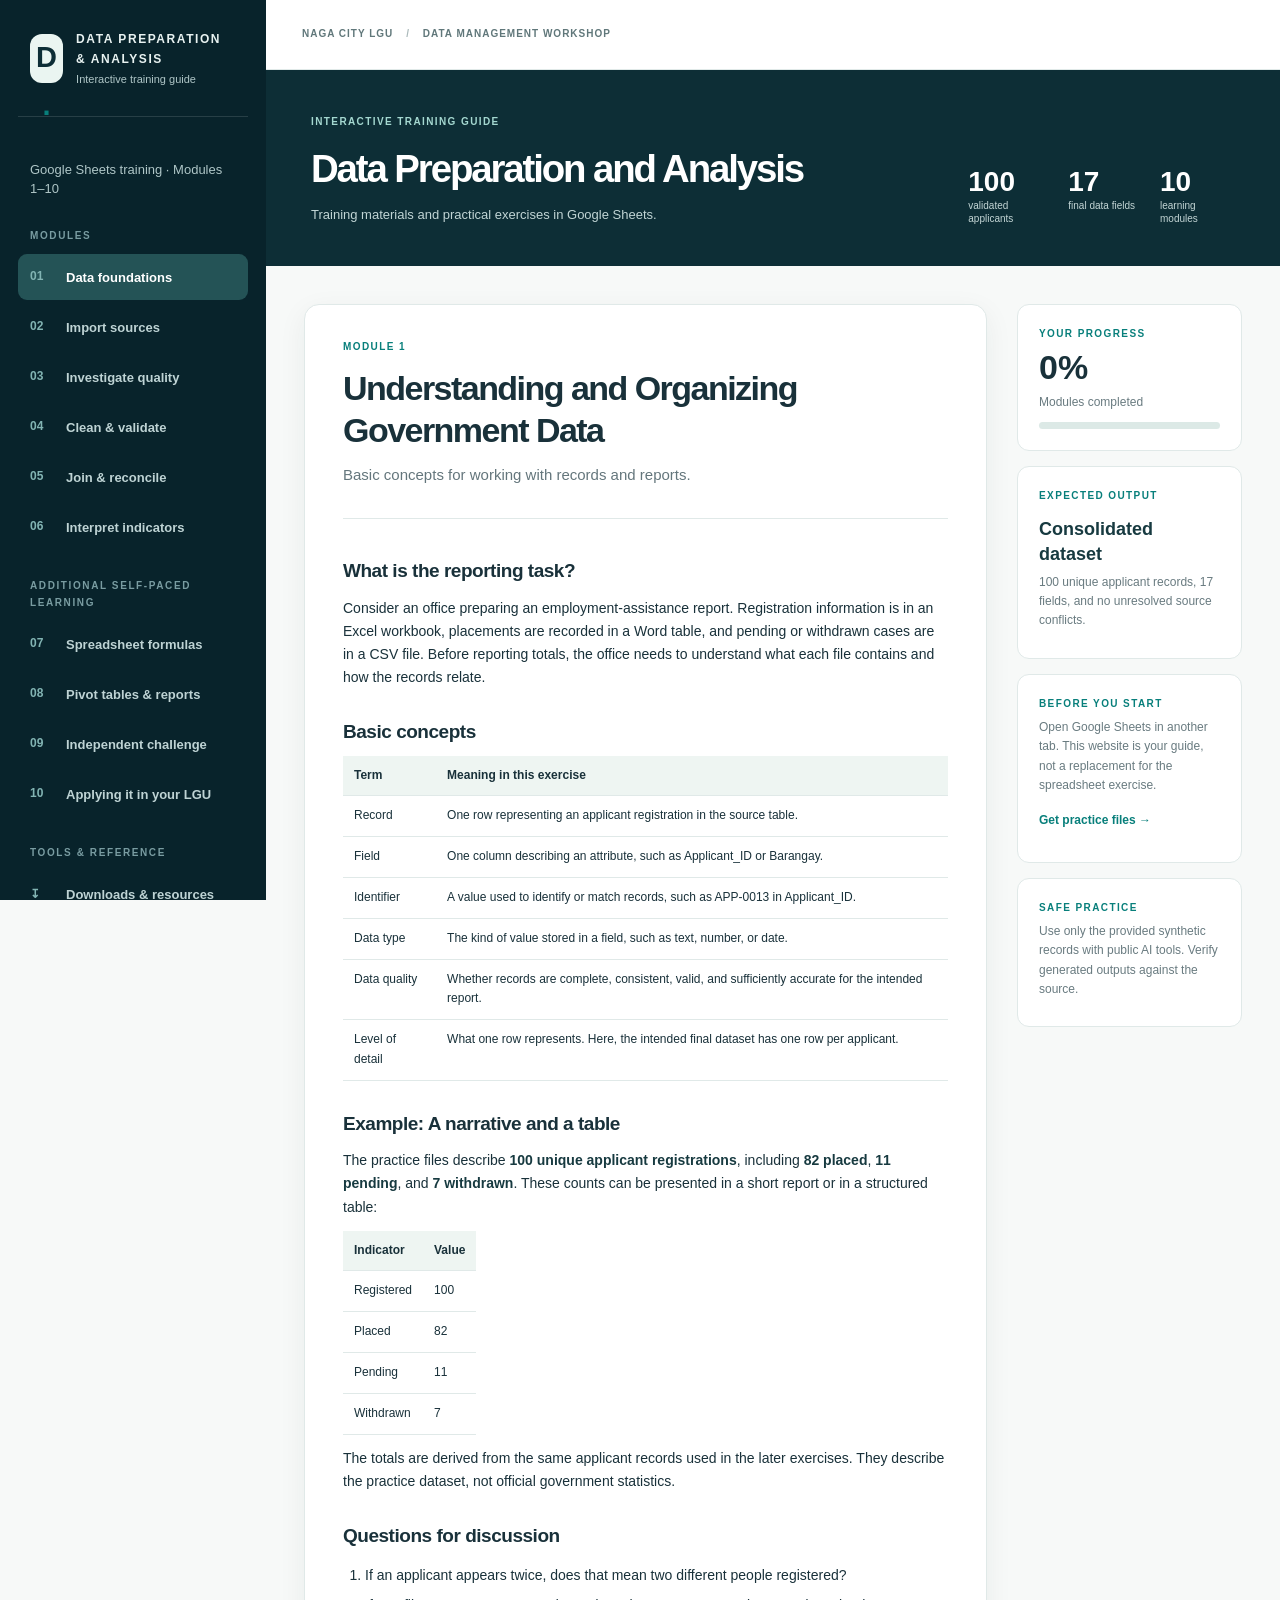
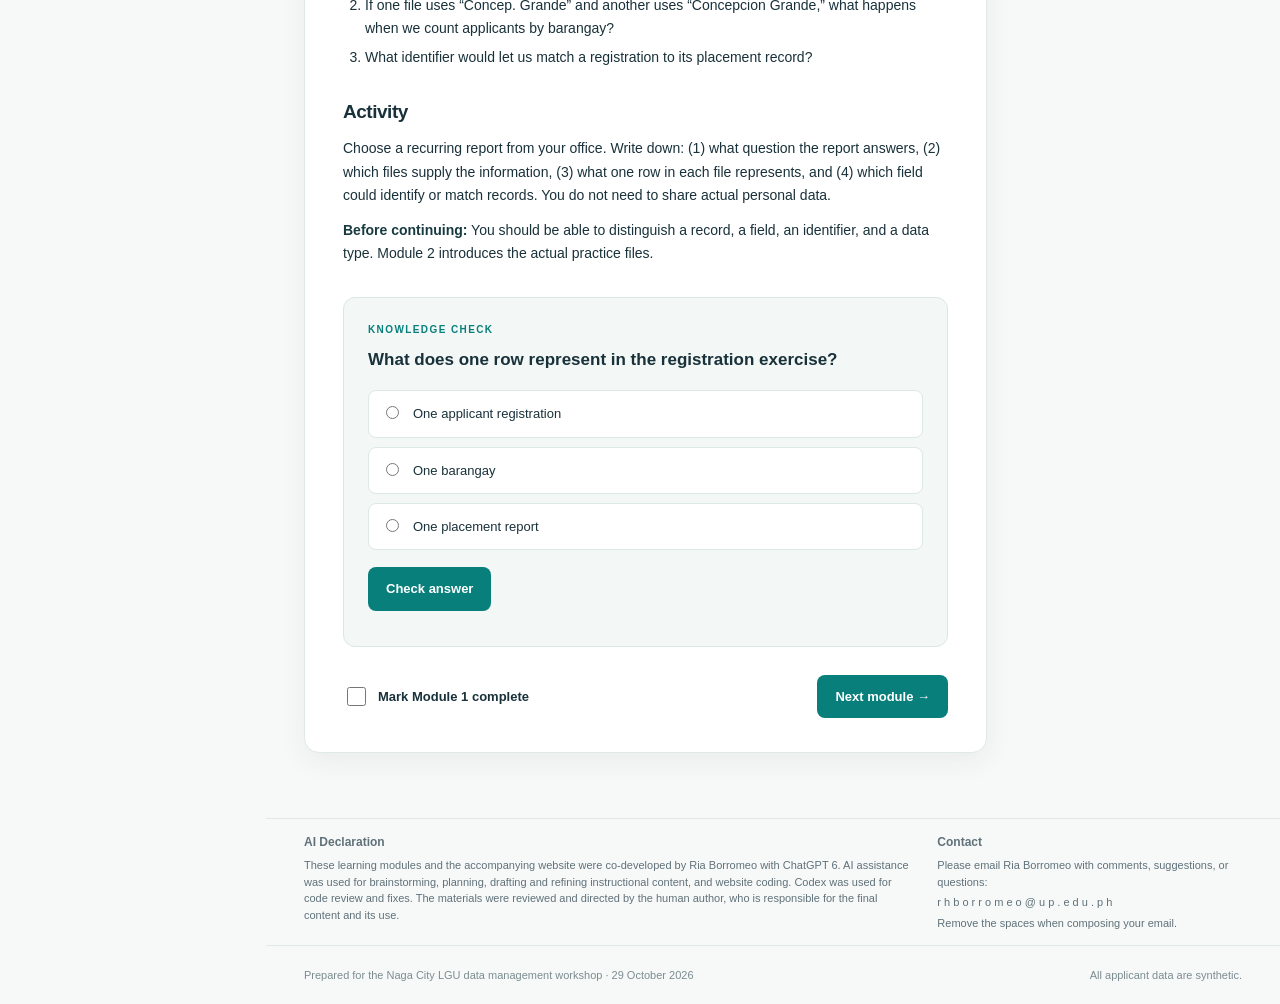
==== commit c98bee36: "Added optional modules For self-paced learning." ====
--- a/data-prep/index.html
+++ b/data-prep/index.html
@@ -3,11 +3,12 @@
 <html lang="en"><head><meta charset="utf-8"/><meta content="width=device-width, initial-scale=1" name="viewport"/><meta content="#0d2e36" name="theme-color"/><meta content="Self-paced Google Sheets training in data preparation, validation, integration and indicators." name="description"/><title>Data Preparation and Analysis | Training Guide</title><link href="styles.css" rel="stylesheet"/></head><body>
 <a class="skip" href="#main">Skip to content</a><div class="app-shell">
 <aside aria-label="Course navigation" class="sidebar"><div class="brand"><span class="brand-mark">D<span class="brand-dot">.</span></span><div><strong>DATA PREPARATION &amp; ANALYSIS</strong><small>Interactive training guide</small></div></div>
-<div class="course-meta"><p>Google Sheets training · Modules 1–6</p></div>
-<div class="nav-heading">MODULES</div><nav class="module-nav"><button class="nav-item" data-nav="1" type="button"><span class="nav-number">01</span><span class="nav-name">Data foundations</span><span aria-hidden="true" class="nav-check">✓</span></button><button class="nav-item" data-nav="2" type="button"><span class="nav-number">02</span><span class="nav-name">Import sources</span><span aria-hidden="true" class="nav-check">✓</span></button><button class="nav-item" data-nav="3" type="button"><span class="nav-number">03</span><span class="nav-name">Investigate quality</span><span aria-hidden="true" class="nav-check">✓</span></button><button class="nav-item" data-nav="4" type="button"><span class="nav-number">04</span><span class="nav-name">Clean &amp; validate</span><span aria-hidden="true" class="nav-check">✓</span></button><button class="nav-item" data-nav="5" type="button"><span class="nav-number">05</span><span class="nav-name">Join &amp; reconcile</span><span aria-hidden="true" class="nav-check">✓</span></button><button class="nav-item" data-nav="6" type="button"><span class="nav-number">06</span><span class="nav-name">Interpret indicators</span><span aria-hidden="true" class="nav-check">✓</span></button></nav><div class="nav-heading nav-heading-lower">TOOLS &amp; REFERENCE</div><nav class="utility-nav"><button class="nav-item" data-nav="7" type="button"><span class="nav-number">↧</span><span class="nav-name">Downloads &amp; resources</span></button></nav><div class="sidebar-bottom"><span id="progress-label">0 of 6 modules complete</span><div class="progress-track"><div id="progress-fill"></div></div><button id="reset-progress" type="button">Reset my progress</button></div></aside>
+<div class="course-meta"><p>Google Sheets training · Modules 1–10</p></div>
+<div class="nav-heading">MODULES</div><nav class="module-nav"><button class="nav-item" data-nav="1" type="button"><span class="nav-number">01</span><span class="nav-name">Data foundations</span><span aria-hidden="true" class="nav-check">✓</span></button><button class="nav-item" data-nav="2" type="button"><span class="nav-number">02</span><span class="nav-name">Import sources</span><span aria-hidden="true" class="nav-check">✓</span></button><button class="nav-item" data-nav="3" type="button"><span class="nav-number">03</span><span class="nav-name">Investigate quality</span><span aria-hidden="true" class="nav-check">✓</span></button><button class="nav-item" data-nav="4" type="button"><span class="nav-number">04</span><span class="nav-name">Clean &amp; validate</span><span aria-hidden="true" class="nav-check">✓</span></button><button class="nav-item" data-nav="5" type="button"><span class="nav-number">05</span><span class="nav-name">Join &amp; reconcile</span><span aria-hidden="true" class="nav-check">✓</span></button><button class="nav-item" data-nav="6" type="button"><span class="nav-number">06</span><span class="nav-name">Interpret indicators</span><span aria-hidden="true" class="nav-check">✓</span></button></nav><div class="nav-heading nav-heading-lower">ADDITIONAL SELF-PACED LEARNING</div><nav class="module-nav"><button class="nav-item" data-nav="7" type="button"><span class="nav-number">07</span><span class="nav-name">Spreadsheet formulas</span><span aria-hidden="true" class="nav-check">✓</span></button><button class="nav-item" data-nav="8" type="button"><span class="nav-number">08</span><span class="nav-name">Pivot tables &amp; reports</span><span aria-hidden="true" class="nav-check">✓</span></button><button class="nav-item" data-nav="9" type="button"><span class="nav-number">09</span><span class="nav-name">Independent challenge</span><span aria-hidden="true" class="nav-check">✓</span></button><button class="nav-item" data-nav="11" type="button"><span class="nav-number">10</span><span class="nav-name">Applying it in your LGU</span><span aria-hidden="true" class="nav-check">✓</span></button></nav><div class="nav-heading nav-heading-lower">TOOLS &amp; REFERENCE</div><nav class="utility-nav"><button class="nav-item" data-nav="10" type="button"><span class="nav-number">↧</span><span class="nav-name">Downloads &amp; resources</span></button></nav><div class="sidebar-bottom"><span id="progress-label">0 of 6 modules complete</span><div class="progress-track"><div id="progress-fill"></div></div><button id="reset-progress" type="button">Reset module checkmarks</button><div aria-live="polite" class="optional-progress"><strong id="optional-progress-label">0 of 4 additional modules complete</strong><div class="progress-track"><div id="optional-progress-fill"></div></div></div><div class="backup-controls"><button id="export-progress" type="button">Export progress backup</button><button id="import-progress" type="button">Import progress backup</button><input accept=".json,application/json" hidden="" id="import-progress-file" type="file"/><p aria-live="polite" id="storage-status" role="status"></p></div></div></aside>
 <div class="workspace"><header class="topbar"><button aria-controls="mobile-drawer" aria-expanded="false" id="mobile-menu" type="button">☰ <span>Modules</span></button><div class="top-label">NAGA CITY LGU <span>/</span> DATA MANAGEMENT WORKSHOP</div></header>
-<div class="mobile-drawer" hidden="" id="mobile-drawer"><div class="mobile-nav"><button class="nav-item" data-nav="1" type="button"><span class="nav-number">01</span><span class="nav-name">Data foundations</span><span aria-hidden="true" class="nav-check">✓</span></button><button class="nav-item" data-nav="2" type="button"><span class="nav-number">02</span><span class="nav-name">Import sources</span><span aria-hidden="true" class="nav-check">✓</span></button><button class="nav-item" data-nav="3" type="button"><span class="nav-number">03</span><span class="nav-name">Investigate quality</span><span aria-hidden="true" class="nav-check">✓</span></button><button class="nav-item" data-nav="4" type="button"><span class="nav-number">04</span><span class="nav-name">Clean &amp; validate</span><span aria-hidden="true" class="nav-check">✓</span></button><button class="nav-item" data-nav="5" type="button"><span class="nav-number">05</span><span class="nav-name">Join &amp; reconcile</span><span aria-hidden="true" class="nav-check">✓</span></button><button class="nav-item" data-nav="6" type="button"><span class="nav-number">06</span><span class="nav-name">Interpret indicators</span><span aria-hidden="true" class="nav-check">✓</span></button><button class="nav-item" data-nav="7" type="button">↧   Downloads &amp; resources</button></div></div>
-<main id="main"><div class="intro-banner"><span class="intro-kicker">INTERACTIVE TRAINING GUIDE</span><div class="intro-row"><div><h2>Data Preparation and Analysis</h2><p>Training materials and practical exercises in Google Sheets.</p></div><div class="intro-metrics"><div><strong>100</strong><span>validated applicants</span></div><div><strong>17</strong><span>final data fields</span></div><div><strong>6</strong><span>learning modules</span></div></div></div></div>
+<div class="mobile-drawer" hidden="" id="mobile-drawer"><div class="mobile-nav"><button class="nav-item" data-nav="1" type="button"><span class="nav-number">01</span><span class="nav-name">Data foundations</span><span aria-hidden="true" class="nav-check">✓</span></button><button class="nav-item" data-nav="2" type="button"><span class="nav-number">02</span><span class="nav-name">Import sources</span><span aria-hidden="true" class="nav-check">✓</span></button><button class="nav-item" data-nav="3" type="button"><span class="nav-number">03</span><span class="nav-name">Investigate quality</span><span aria-hidden="true" class="nav-check">✓</span></button><button class="nav-item" data-nav="4" type="button"><span class="nav-number">04</span><span class="nav-name">Clean &amp; validate</span><span aria-hidden="true" class="nav-check">✓</span></button><button class="nav-item" data-nav="5" type="button"><span class="nav-number">05</span><span class="nav-name">Join &amp; reconcile</span><span aria-hidden="true" class="nav-check">✓</span></button><button class="nav-item" data-nav="6" type="button"><span class="nav-number">06</span><span class="nav-name">Interpret indicators</span><span aria-hidden="true" class="nav-check">✓</span></button><button class="nav-item" data-nav="7" type="button"><span class="nav-number">07</span><span class="nav-name">Spreadsheet formulas</span><span aria-hidden="true" class="nav-check">✓</span></button><button class="nav-item" data-nav="8" type="button"><span class="nav-number">08</span><span class="nav-name">Pivot tables &amp; reports</span><span aria-hidden="true" class="nav-check">✓</span></button><button class="nav-item" data-nav="9" type="button"><span class="nav-number">09</span><span class="nav-name">Independent challenge</span><span aria-hidden="true" class="nav-check">✓</span></button><button class="nav-item" data-nav="11" type="button"><span class="nav-number">10</span><span class="nav-name">Applying it in your LGU</span><span aria-hidden="true" class="nav-check">✓</span></button><button class="nav-item" data-nav="10" type="button">↧   Downloads &amp; resources</button></div></div>
+<div aria-label="Your progress" id="mobile-progress"></div>
+<main id="main"><div class="intro-banner"><span class="intro-kicker">INTERACTIVE TRAINING GUIDE</span><div class="intro-row"><div><h2>Data Preparation and Analysis</h2><p>Training materials and practical exercises in Google Sheets.</p></div><div class="intro-metrics"><div><strong>100</strong><span>validated applicants</span></div><div><strong>17</strong><span>final data fields</span></div><div><strong>10</strong><span>learning modules</span></div></div></div></div>
 <div class="content-layout"><div class="main-column"><section class="module-panel" data-module="1" hidden="" id="module-1">
 <div class="eyebrow">MODULE 1</div>
 <h1>Understanding and Organizing Government Data</h1><p class="lead">Basic concepts for working with records and reports.</p>
@@ -15,17 +16,17 @@
 <h3>What is the reporting task?</h3>
 <p>Consider an office preparing an employment-assistance report. Registration information is in an Excel workbook, placements are recorded in a Word table, and pending or withdrawn cases are in a CSV file. Before reporting totals, the office needs to understand what each file contains and how the records relate.</p>
 <h3>Basic concepts</h3>
-<table><thead><tr><th>Term</th><th>Meaning in this exercise</th></tr></thead><tbody>
-<tr><td>Record</td><td>One row representing an applicant registration in the source table.</td></tr>
-<tr><td>Field</td><td>One column describing an attribute, such as Applicant_ID or Barangay.</td></tr>
-<tr><td>Identifier</td><td>A value used to identify or match records, such as APP-0013 in Applicant_ID.</td></tr>
-<tr><td>Data type</td><td>The kind of value stored in a field, such as text, number, or date.</td></tr>
-<tr><td>Data quality</td><td>Whether records are complete, consistent, valid, and sufficiently accurate for the intended report.</td></tr>
-<tr><td>Level of detail</td><td>What one row represents. Here, the intended final dataset has one row per applicant.</td></tr>
+<table class="responsive-table"><thead><tr><th>Term</th><th>Meaning in this exercise</th></tr></thead><tbody>
+<tr><td data-label="Term">Record</td><td data-label="Meaning in this exercise">One row representing an applicant registration in the source table.</td></tr>
+<tr><td data-label="Term">Field</td><td data-label="Meaning in this exercise">One column describing an attribute, such as Applicant_ID or Barangay.</td></tr>
+<tr><td data-label="Term">Identifier</td><td data-label="Meaning in this exercise">A value used to identify or match records, such as APP-0013 in Applicant_ID.</td></tr>
+<tr><td data-label="Term">Data type</td><td data-label="Meaning in this exercise">The kind of value stored in a field, such as text, number, or date.</td></tr>
+<tr><td data-label="Term">Data quality</td><td data-label="Meaning in this exercise">Whether records are complete, consistent, valid, and sufficiently accurate for the intended report.</td></tr>
+<tr><td data-label="Term">Level of detail</td><td data-label="Meaning in this exercise">What one row represents. Here, the intended final dataset has one row per applicant.</td></tr>
 </tbody></table>
 <h3>Example: A narrative and a table</h3>
 <p>The practice files describe <strong>100 unique applicant registrations</strong>, including <strong>82 placed</strong>, <strong>11 pending</strong>, and <strong>7 withdrawn</strong>. These counts can be presented in a short report or in a structured table:</p>
-<table><thead><tr><th>Indicator</th><th>Value</th></tr></thead><tbody><tr><td>Registered</td><td>100</td></tr><tr><td>Placed</td><td>82</td></tr><tr><td>Pending</td><td>11</td></tr><tr><td>Withdrawn</td><td>7</td></tr></tbody></table>
+<table class="responsive-table"><thead><tr><th>Indicator</th><th>Value</th></tr></thead><tbody><tr><td data-label="Indicator">Registered</td><td data-label="Value">100</td></tr><tr><td data-label="Indicator">Placed</td><td data-label="Value">82</td></tr><tr><td data-label="Indicator">Pending</td><td data-label="Value">11</td></tr><tr><td data-label="Indicator">Withdrawn</td><td data-label="Value">7</td></tr></tbody></table>
 <p>The totals are derived from the same applicant records used in the later exercises. They describe the practice dataset, not official government statistics.</p>
 <h3>Questions for discussion</h3>
 <ol><li>If an applicant appears twice, does that mean two different people registered?</li><li>If one file uses “Concep. Grande” and another uses “Concepcion Grande,” what happens when we count applicants by barangay?</li><li>What identifier would let us match a registration to its placement record?</li></ol>
@@ -40,7 +41,7 @@
 <div class="module-content">
 <h3>Before you begin</h3>
 <ol><li>Use a computer with a browser and access to Google Sheets. Sign in to your Google account.</li><li>Download the four files below to a folder you can find again.</li><li>Open <strong>Google Sheets → Blank spreadsheet</strong>. Rename the workbook <strong>Employment Data Exercise</strong>.</li><li>Keep this website open in another browser tab. Return to it after each step.</li></ol>
-<div class="file-grid">
+<div class="file-grid"><a class="file-card" download="" href="downloads/10_Module_7_Formula_Practice.csv"><span class="file-icon">CSV</span><span class="file-info"><strong>10_Module_7_Formula_Practice.csv</strong><small>Optional Module 7 · 12 synthetic records</small></span><span aria-hidden="true" class="dl-arrow">↓</span></a>
 <a class="file-card" download="" href="downloads/01_Applicant_Registrations_MESSY.xlsx"><span class="file-icon">XLS</span><span class="file-info"><strong>01_Applicant_Registrations_MESSY.xlsx</strong><small>101 registration rows · 8 fields</small></span><span class="dl-arrow">↓</span></a>
 <a class="file-card" download="" href="downloads/02_Placement_Report_WORD.docx"><span class="file-icon">DOC</span><span class="file-info"><strong>02_Placement_Report_WORD.docx</strong><small>82 placement rows · 3 fields</small></span><span class="dl-arrow">↓</span></a>
 <a class="file-card" download="" href="downloads/03_Pending_Withdrawn_Status.csv"><span class="file-icon">CSV</span><span class="file-info"><strong>03_Pending_Withdrawn_Status.csv</strong><small>18 status rows · 3 fields</small></span><span class="dl-arrow">↓</span></a>
@@ -51,11 +52,11 @@
 <p>Check: In an unused cell such as J1, enter the formula below. It should return 101. Delete this temporary check afterward.</p>
 <div class="code-wrap"><button class="copy-btn" type="button">Copy formula</button><pre><code>=COUNTA(A2:A102)</code></pre></div>
 <h3>Step 2. Copy the placement table from Word</h3><ol><li>Open <code>02_Placement_Report_WORD.docx</code> in Microsoft Word or another application that displays its table.</li><li>In Google Sheets, add a blank sheet using the <strong>+</strong> button at the bottom. Rename it <code>Placements_Raw</code>.</li><li>In Word, select the <strong>entire placement table</strong>, including the header row, and copy it.</li><li>In Google Sheets, click <code>Placements_Raw!A1</code> and paste. If the table does not paste as three separate columns, use the alternative below.</li><li>Verify that A1 is <code>Applicant_ID</code>, B1 is <code>Date_Placed</code>, and C1 is <code>Employer_Industry</code>. The last data row should be <strong>83</strong>.</li></ol><div class="notice subtle"><strong>If the Word table does not paste into three columns:</strong> Do not try to guess a delimiter. Open the document in Word, copy the table into Excel first, verify that it occupies three columns, then copy those three columns from Excel into <code>Placements_Raw!A1</code>. This is often more reliable than splitting text copied from a Word table.</div><p><strong>Check:</strong> In <code>Placements_Raw!E1</code>, enter the formula below. Expected result: <strong>82</strong>.</p><div class="code-wrap"><button class="copy-btn" type="button">Copy formula</button><pre><code>=COUNTA(A2:A83)</code></pre></div><h3>Step 3. Import the status CSV</h3><ol><li>Choose <strong>File → Import → Upload → Browse</strong> and select <code>03_Pending_Withdrawn_Status.csv</code>.</li><li>Choose <strong>Insert new sheet(s)</strong>. If the import dialog asks for a separator, select <strong>Comma</strong>; if it offers automatic detection, verify that the preview has three columns.</li><li>Rename the imported sheet <code>Status_Raw</code>.</li><li>Check that columns A–C are <code>Applicant_ID</code>, <code>Status</code>, and <code>Days_Pending</code>. The last data row should be <strong>19</strong>.</li></ol><p><strong>Check:</strong> In <code>Status_Raw!E1</code>, enter the formula below. Expected result: <strong>18</strong>.</p><div class="code-wrap"><button class="copy-btn" type="button">Copy formula</button><pre><code>=COUNTA(A2:A19)</code></pre></div><h3>Step 4. Import the barangay reference workbook</h3><ol><li>Choose <strong>File → Import → Upload → Browse</strong> and select <code>04_Barangay_Reference.xlsx</code>.</li><li>Choose <strong>Insert new sheet(s)</strong>. Rename the imported sheet <code>Barangay_Reference</code> if needed.</li><li>Check that the three headings are <code>Barangay_Standard</code>, <code>Latitude</code>, and <code>Longitude</code>. The last data row should be <strong>28</strong>.</li></ol><p><strong>Check:</strong> In <code>Barangay_Reference!E1</code>, enter the formula below. Expected result: <strong>27</strong>.</p><div class="code-wrap"><button class="copy-btn" type="button">Copy formula</button><pre><code>=COUNTA(A2:A28)</code></pre></div><h3>Step 5. Check the imported worksheets</h3>
-<table><thead><tr><th>Worksheet name</th><th>Expected headings</th><th>Data rows</th><th>Last row</th></tr></thead><tbody>
-<tr><td><code>Registrations_Raw</code></td><td>A–H: Applicant_ID, Date_Registered, Barangay, Sector, Age_Group, City, Province, Region</td><td>101</td><td>102</td></tr>
-<tr><td><code>Placements_Raw</code></td><td>A–C: Applicant_ID, Date_Placed, Employer_Industry</td><td>82</td><td>83</td></tr>
-<tr><td><code>Status_Raw</code></td><td>A–C: Applicant_ID, Status, Days_Pending</td><td>18</td><td>19</td></tr>
-<tr><td><code>Barangay_Reference</code></td><td>A–C: Barangay_Standard, Latitude, Longitude</td><td>27</td><td>28</td></tr>
+<table class="responsive-table"><thead><tr><th>Worksheet name</th><th>Expected headings</th><th>Data rows</th><th>Last row</th></tr></thead><tbody>
+<tr><td data-label="Worksheet name"><code>Registrations_Raw</code></td><td data-label="Expected headings">A–H: Applicant_ID, Date_Registered, Barangay, Sector, Age_Group, City, Province, Region</td><td data-label="Data rows">101</td><td data-label="Last row">102</td></tr>
+<tr><td data-label="Worksheet name"><code>Placements_Raw</code></td><td data-label="Expected headings">A–C: Applicant_ID, Date_Placed, Employer_Industry</td><td data-label="Data rows">82</td><td data-label="Last row">83</td></tr>
+<tr><td data-label="Worksheet name"><code>Status_Raw</code></td><td data-label="Expected headings">A–C: Applicant_ID, Status, Days_Pending</td><td data-label="Data rows">18</td><td data-label="Last row">19</td></tr>
+<tr><td data-label="Worksheet name"><code>Barangay_Reference</code></td><td data-label="Expected headings">A–C: Barangay_Standard, Latitude, Longitude</td><td data-label="Data rows">27</td><td data-label="Last row">28</td></tr>
 </tbody></table>
 <p>Optional: For easier browsing, select row 1 and choose <strong>View → Freeze → 1 row</strong>. You can also select the populated table and choose <strong>Data → Create a filter</strong>. Do not change any original values in these four sheets.</p>
 <h3>What to do if a check fails</h3>
@@ -66,7 +67,7 @@
 </section><section class="module-panel" data-module="3" hidden="" id="module-3">
 <div class="eyebrow">MODULE 3</div>
 <h1>Identifying Data Quality Issues</h1><p class="lead">Inspect the source records and decide which issues need correction or review.</p>
-<div class="module-content"><h3>What to look for</h3><p>Before changing a dataset, check whether records are complete, valid, consistent, and unique. An unusual value may be a data-entry error, but it may also be correct. Keep the original records while investigating.</p><h3>Types of issues</h3><p>Different problems require different responses. Formatting differences can often be standardized. An abbreviation should be checked against an approved reference. Duplicate identifiers and missing or unexpected values require review before a record is changed or excluded.</p><table><thead><tr><th>Issue</th><th>Example</th><th>Response</th></tr></thead><tbody><tr><td>Formatting</td><td>Extra spaces</td><td>Standardize in a working column</td></tr><tr><td>Inconsistent representation</td><td><code>Concep. Grande</code></td><td>Compare with the reference list</td></tr><tr><td>Duplicate identifier</td><td><code>APP-0013</code> appears twice</td><td>Compare both records and document a decision</td></tr><tr><td>Missing or invalid value</td><td>Blank required field</td><td>Investigate before using the record</td></tr></tbody></table><h3>Step 1. Examine the registration worksheet</h3><ol><li>Open <code>Registrations_Raw</code> in the workbook created in Module 2.</li><li>Confirm that row 1 contains the headings and that data occupy rows 2–102.</li><li>To examine one field, select the table and choose <strong>Data → Create a filter</strong>. Use the filter arrow in a heading to inspect values. Clear the filter before continuing.</li><li>Inspect columns A (<code>Applicant_ID</code>), C (<code>Barangay</code>), and D (<code>Sector</code>). Compare your observations with the table below.</li></ol><table><thead><tr><th>Issue</th><th>What you should find</th><th>Next action</th></tr></thead><tbody><tr><td>Repeated identifier</td><td><code>APP-0013</code> occurs in rows <strong>14 and 102</strong>.</td><td>Compare both records; document which one to retain.</td></tr><tr><td>Extra spaces</td><td>Rows <strong>7 and 20</strong> contain barangay names with spaces at the beginning or end.</td><td>Remove spaces in a working column.</td></tr><tr><td>Abbreviated barangay</td><td>Row <strong>31</strong> contains <code>Concep. Grande</code>.</td><td>Use the approved name <code>Concepcion Grande</code>.</td></tr><tr><td>Inconsistent capitalization</td><td>Rows <strong>10 and 46</strong> contain <code>YOUTH (18–30)</code>.</td><td>Standardize the sector label.</td></tr><tr><td>Missing values</td><td>No blank values in the eight original registration fields.</td><td>Still check required fields when new records arrive.</td></tr></tbody></table><p><strong>Important:</strong> The row numbers above refer to the original imported worksheet. Sorting the worksheet may change their positions. You can always find a record using its <code>Applicant_ID</code>.</p><h3>Step 2. Compare the duplicate records</h3><ol><li>Locate <code>APP-0013</code> in rows 14 and 102.</li><li>Compare columns A–H in both rows. In this practice file, the values are identical.</li><li>Do not delete either row from <code>Registrations_Raw</code>. Module 4 will record a decision in a separate working worksheet.</li></ol><h3>Step 3. Create a cleaning log</h3><ol><li>Click <strong>+</strong> at the bottom of Google Sheets to create a worksheet.</li><li>Rename it <code>Cleaning_Log</code>.</li><li>Enter these six headings in cells A1–F1: <code>Date</code>, <code>Worksheet</code>, <code>Applicant_ID</code>, <code>Issue</code>, <code>Decision</code>, <code>Basis/Reviewer</code>.</li><li>Record that <code>APP-0013</code> has two identical source records. The final retain/exclude decision will be entered in Module 4.</li></ol><p>For example, after creating the six headings, you can enter the following in row 2. Leave the final decision open until Module 4.</p><table><thead><tr><th>Cell</th><th>Example entry</th></tr></thead><tbody><tr><td>A2</td><td>Date of your review</td></tr><tr><td>B2</td><td><code>Registrations_Raw</code></td></tr><tr><td>C2</td><td><code>APP-0013</code></td></tr><tr><td>D2</td><td><code>Duplicate identifier</code></td></tr><tr><td>E2</td><td><code>Pending review</code></td></tr><tr><td>F2</td><td><code>Rows 14 and 102 have identical values; reviewer: [your name]</code></td></tr></tbody></table><p>The working sheet will hold the actual cleaning formulas and review decisions. The cleaning log records what was found, what was decided, and the basis for that decision.</p><p><strong>Check:</strong> You should have identified the issues without changing the original registration values. The cleaning log should have its six headings.</p></div>
+<div class="module-content"><h3>What to look for</h3><p>Before changing a dataset, check whether records are complete, valid, consistent, and unique. An unusual value may be a data-entry error, but it may also be correct. Keep the original records while investigating.</p><h3>Types of issues</h3><p>Different problems require different responses. Formatting differences can often be standardized. An abbreviation should be checked against an approved reference. Duplicate identifiers and missing or unexpected values require review before a record is changed or excluded.</p><table class="responsive-table"><thead><tr><th>Issue</th><th>Example</th><th>Response</th></tr></thead><tbody><tr><td data-label="Issue">Formatting</td><td data-label="Example">Extra spaces</td><td data-label="Response">Standardize in a working column</td></tr><tr><td data-label="Issue">Inconsistent representation</td><td data-label="Example"><code>Concep. Grande</code></td><td data-label="Response">Compare with the reference list</td></tr><tr><td data-label="Issue">Duplicate identifier</td><td data-label="Example"><code>APP-0013</code> appears twice</td><td data-label="Response">Compare both records and document a decision</td></tr><tr><td data-label="Issue">Missing or invalid value</td><td data-label="Example">Blank required field</td><td data-label="Response">Investigate before using the record</td></tr></tbody></table><h3>Step 1. Examine the registration worksheet</h3><ol><li>Open <code>Registrations_Raw</code> in the workbook created in Module 2.</li><li>Confirm that row 1 contains the headings and that data occupy rows 2–102.</li><li>To examine one field, select the table and choose <strong>Data → Create a filter</strong>. Use the filter arrow in a heading to inspect values. Clear the filter before continuing.</li><li>Inspect columns A (<code>Applicant_ID</code>), C (<code>Barangay</code>), and D (<code>Sector</code>). Compare your observations with the table below.</li></ol><table class="responsive-table"><thead><tr><th>Issue</th><th>What you should find</th><th>Next action</th></tr></thead><tbody><tr><td data-label="Issue">Repeated identifier</td><td data-label="What you should find"><code>APP-0013</code> occurs in rows <strong>14 and 102</strong>.</td><td data-label="Next action">Compare both records; document which one to retain.</td></tr><tr><td data-label="Issue">Extra spaces</td><td data-label="What you should find">Rows <strong>7 and 20</strong> contain barangay names with spaces at the beginning or end.</td><td data-label="Next action">Remove spaces in a working column.</td></tr><tr><td data-label="Issue">Abbreviated barangay</td><td data-label="What you should find">Row <strong>31</strong> contains <code>Concep. Grande</code>.</td><td data-label="Next action">Use the approved name <code>Concepcion Grande</code>.</td></tr><tr><td data-label="Issue">Inconsistent capitalization</td><td data-label="What you should find">Rows <strong>10 and 46</strong> contain <code>YOUTH (18–30)</code>.</td><td data-label="Next action">Standardize the sector label.</td></tr><tr><td data-label="Issue">Missing values</td><td data-label="What you should find">No blank values in the eight original registration fields.</td><td data-label="Next action">Still check required fields when new records arrive.</td></tr></tbody></table><p><strong>Important:</strong> The row numbers above refer to the original imported worksheet. Sorting the worksheet may change their positions. You can always find a record using its <code>Applicant_ID</code>.</p><h3>Step 2. Compare the duplicate records</h3><ol><li>Locate <code>APP-0013</code> in rows 14 and 102.</li><li>Compare columns A–H in both rows. In this practice file, the values are identical.</li><li>Do not delete either row from <code>Registrations_Raw</code>. Module 4 will record a decision in a separate working worksheet.</li></ol><h3>Step 3. Create a cleaning log</h3><ol><li>Click <strong>+</strong> at the bottom of Google Sheets to create a worksheet.</li><li>Rename it <code>Cleaning_Log</code>.</li><li>Enter these six headings in cells A1–F1: <code>Date</code>, <code>Worksheet</code>, <code>Applicant_ID</code>, <code>Issue</code>, <code>Decision</code>, <code>Basis/Reviewer</code>.</li><li>Record that <code>APP-0013</code> has two identical source records. The final retain/exclude decision will be entered in Module 4.</li></ol><p>For example, after creating the six headings, you can enter the following in row 2. Leave the final decision open until Module 4.</p><table class="responsive-table"><thead><tr><th>Cell</th><th>Example entry</th></tr></thead><tbody><tr><td data-label="Cell">A2</td><td data-label="Example entry">Date of your review</td></tr><tr><td data-label="Cell">B2</td><td data-label="Example entry"><code>Registrations_Raw</code></td></tr><tr><td data-label="Cell">C2</td><td data-label="Example entry"><code>APP-0013</code></td></tr><tr><td data-label="Cell">D2</td><td data-label="Example entry"><code>Duplicate identifier</code></td></tr><tr><td data-label="Cell">E2</td><td data-label="Example entry"><code>Pending review</code></td></tr><tr><td data-label="Cell">F2</td><td data-label="Example entry"><code>Rows 14 and 102 have identical values; reviewer: [your name]</code></td></tr></tbody></table><p>The working sheet will hold the actual cleaning formulas and review decisions. The cleaning log records what was found, what was decided, and the basis for that decision.</p><p><strong>Check:</strong> You should have identified the issues without changing the original registration values. The cleaning log should have its six headings.</p></div>
 <div class="quiz-card" data-correct="1"><div class="eyebrow">KNOWLEDGE CHECK</div><h3>APP-0013 appears twice with identical values. What is the appropriate action?</h3><div class="answers"><label class="answer"><input name="q3" type="radio" value="0"/><span>Delete both automatically</span></label><label class="answer"><input name="q3" type="radio" value="1"/><span>Flag, compare, then retain one with a documented decision</span></label><label class="answer"><input name="q3" type="radio" value="2"/><span>Count both as two applicants</span></label></div><button class="quiz-submit primary-btn" type="button">Check answer</button><p aria-live="polite" class="quiz-feedback"></p><template>A duplicate is a review finding. The decision must be verified and recorded.</template></div>
 <div class="module-footer"><label class="done-label"><input class="done-checkbox" data-done="3" type="checkbox"/><span>Mark Module 3 complete</span></label><button class="next-btn primary-btn" data-next="4" type="button">Next module →</button></div>
 </section><section class="module-panel" data-module="4" hidden="" id="module-4">
@@ -122,7 +123,7 @@
 <label><input data-task="m5-5" type="checkbox"/> 5. Match records and calculate fields</label>
 <label><input data-task="m5-6" type="checkbox"/> 6. Verify the results</label>
 <label><input data-task="m5-7" type="checkbox"/> 7. Export the CSV</label>
-</div><p aria-live="polite" class="checklist-status">0 of 7 steps checked</p></div><h3>1. Prepare the status records</h3><p>In <code>Status_Raw</code>, column A contains <code>Applicant_ID</code>, B contains <code>Status</code>, and C contains <code>Days_Pending</code>. Type <code>Status_Clean</code> in D1.</p><div class="formula-step"><p><strong>Status_Raw · D2</strong></p><p>Standardize the capitalization and remove extra spaces.</p><div class="code-wrap"><button aria-label="Copy formula for Status_Raw cell D2" class="copy-btn" type="button">Copy formula</button><pre><code>=IF(A2="","",PROPER(TRIM(B2)))</code></pre></div><p><strong>Next:</strong> Copy D2 and paste into D3:D19.</p></div><div class="formula-step"><p><strong>Status_Raw · F2</strong></p><p>Use F1 for the label <code>Pending count</code>.</p><div class="code-wrap"><button aria-label="Copy formula for Status_Raw cell F2" class="copy-btn" type="button">Copy formula</button><pre><code>=COUNTIF(D2:D19,"Pending")</code></pre></div><p><strong>Next:</strong> Leave this check in F2.</p><p><strong>Expected:</strong> 11</p></div><div class="formula-step"><p><strong>Status_Raw · F4</strong></p><p>Use F3 for the label <code>Withdrawn count</code>.</p><div class="code-wrap"><button aria-label="Copy formula for Status_Raw cell F4" class="copy-btn" type="button">Copy formula</button><pre><code>=COUNTIF(D2:D19,"Withdrawn")</code></pre></div><p><strong>Next:</strong> Leave this check in F4.</p><p><strong>Expected:</strong> 7</p></div><h3>2. Convert placement dates</h3><p>In <code>Placements_Raw</code>, A is <code>Applicant_ID</code>, B is the original <code>Date_Placed</code> text, and C is <code>Employer_Industry</code>. Type <code>Date_Placed_Clean</code> in D1 and <code>Date_Check</code> in E1. Preserve columns A:C.</p><div class="formula-step"><p><strong>Placements_Raw · D2</strong></p><p>Convert an ISO date such as <code>2026-01-06</code> from text to a numeric Google Sheets date.</p><div class="code-wrap"><button aria-label="Copy formula for Placements_Raw cell D2" class="copy-btn" type="button">Copy formula</button><pre><code>=IF(B2="","",DATE(VALUE(LEFT(B2,4)),VALUE(MID(B2,6,2)),VALUE(RIGHT(B2,2))))</code></pre></div><p><strong>Next:</strong> Copy D2 through D83. Select column D, then choose <strong>Format → Number → Date</strong>.</p></div><div class="formula-step"><p><strong>Placements_Raw · E2</strong></p><p>Check whether the converted value is a numeric date.</p><div class="code-wrap"><button aria-label="Copy formula for Placements_Raw cell E2" class="copy-btn" type="button">Copy formula</button><pre><code>=ISNUMBER(D2)</code></pre></div><p><strong>Next:</strong> Copy E2 through E83.</p><p><strong>Expected:</strong> TRUE in every populated row.</p></div><div class="formula-step"><p><strong>Placements_Raw · L2</strong></p><p>Type <code>Converted dates</code> in L1.</p><div class="code-wrap"><button aria-label="Copy formula for Placements_Raw cell L2" class="copy-btn" type="button">Copy formula</button><pre><code>=COUNT(D2:D83)</code></pre></div><p><strong>Next:</strong> Keep this check outside the source data.</p><p><strong>Expected:</strong> 82</p></div><div class="formula-step"><p><strong>Placements_Raw · L4</strong></p><p>Type <code>Failed date conversions</code> in L3.</p><div class="code-wrap"><button aria-label="Copy formula for Placements_Raw cell L4" class="copy-btn" type="button">Copy formula</button><pre><code>=COUNTIF(E2:E83,FALSE)</code></pre></div><p><strong>Expected:</strong> 0</p></div><p><strong>If a date check fails:</strong> Confirm that column B contains dates in <code>YYYY-MM-DD</code> format, that the formula starts in D2, and that you filled down through row 83.</p><h3>3. Reconcile the source tables</h3><p>Before combining records, check that every outcome record has a matching registration, that the same applicant does not appear in both outcome tables, and that identifiers are unique within each outcome table. Enter each formula in the worksheet and cell specified.</p><div class="formula-step"><p><strong>Placements_Raw · F2</strong></p><p>Type <code>Registration_Match</code> in F1.</p><div class="code-wrap"><button aria-label="Copy formula for Placements_Raw cell F2" class="copy-btn" type="button">Copy formula</button><pre><code>=IF(A2="","",IF(COUNTIF(Registrations_Validated!$A$2:$A,A2)=0,"Unmatched","Matched"))</code></pre></div><p><strong>Next:</strong> Copy F2 through F83.</p></div><div class="formula-step"><p><strong>Placements_Raw · H2</strong></p><p>Type <code>Unmatched Placements</code> in H1.</p><div class="code-wrap"><button aria-label="Copy formula for Placements_Raw cell H2" class="copy-btn" type="button">Copy formula</button><pre><code>=COUNTIF(F2:F83,"Unmatched")</code></pre></div><p><strong>Expected:</strong> 0</p></div><div class="formula-step"><p><strong>Status_Raw · E2</strong></p><p>Type <code>Registration_Match</code> in E1.</p><div class="code-wrap"><button aria-label="Copy formula for Status_Raw cell E2" class="copy-btn" type="button">Copy formula</button><pre><code>=IF(A2="","",IF(COUNTIF(Registrations_Validated!$A$2:$A,A2)=0,"Unmatched","Matched"))</code></pre></div><p><strong>Next:</strong> Copy E2 through E19.</p></div><div class="formula-step"><p><strong>Status_Raw · G2</strong></p><p>Type <code>Unmatched Status Records</code> in G1.</p><div class="code-wrap"><button aria-label="Copy formula for Status_Raw cell G2" class="copy-btn" type="button">Copy formula</button><pre><code>=COUNTIF(E2:E19,"Unmatched")</code></pre></div><p><strong>Expected:</strong> 0</p></div><div class="formula-step"><p><strong>Placements_Raw · G2</strong></p><p>Type <code>Status_Conflict</code> in G1.</p><div class="code-wrap"><button aria-label="Copy formula for Placements_Raw cell G2" class="copy-btn" type="button">Copy formula</button><pre><code>=IF(A2="","",IF(COUNTIF(Status_Raw!$A$2:$A,A2)&gt;0,"Conflict","OK"))</code></pre></div><p><strong>Next:</strong> Copy G2 through G83.</p></div><div class="formula-step"><p><strong>Placements_Raw · I2</strong></p><p>Type <code>Conflicting Records</code> in I1.</p><div class="code-wrap"><button aria-label="Copy formula for Placements_Raw cell I2" class="copy-btn" type="button">Copy formula</button><pre><code>=COUNTIF(G2:G83,"Conflict")</code></pre></div><p><strong>Expected:</strong> 0</p></div><div class="formula-step"><p><strong>Placements_Raw · J2</strong></p><p>Type <code>Duplicate IDs</code> in J1.</p><div class="code-wrap"><button aria-label="Copy formula for Placements_Raw cell J2" class="copy-btn" type="button">Copy formula</button><pre><code>=COUNTA(A2:A83)-COUNTUNIQUE(A2:A83)</code></pre></div><p><strong>Expected:</strong> 0</p></div><div class="formula-step"><p><strong>Status_Raw · H2</strong></p><p>Type <code>Duplicate IDs</code> in H1.</p><div class="code-wrap"><button aria-label="Copy formula for Status_Raw cell H2" class="copy-btn" type="button">Copy formula</button><pre><code>=COUNTA(A2:A19)-COUNTUNIQUE(A2:A19)</code></pre></div><p><strong>Expected:</strong> 0</p></div><p><strong>Stop if any of the five reconciliation results is not zero.</strong> Review the identifiers in the affected source before proceeding. A correct-looking total in the consolidated table does not prove that all source records matched.</p><h3>4. Create the consolidated worksheet</h3><p>Add a new worksheet and rename it <code>Employment_Consolidated</code>. In row 1, type the following 17 headings, one per cell, from A1 through Q1:</p><table><thead><tr><th>Cell</th><th>Heading</th></tr></thead><tbody><tr><td>A1</td><td>Applicant_ID</td></tr><tr><td>B1</td><td>Date_Registered</td></tr><tr><td>C1</td><td>Barangay</td></tr><tr><td>D1</td><td>Sector</td></tr><tr><td>E1</td><td>Age_Group</td></tr><tr><td>F1</td><td>Status</td></tr><tr><td>G1</td><td>Date_Placed</td></tr><tr><td>H1</td><td>Employer_Industry</td></tr><tr><td>I1</td><td>Registered</td></tr><tr><td>J1</td><td>Placed</td></tr><tr><td>K1</td><td>Days_Pending</td></tr><tr><td>L1</td><td>City</td></tr><tr><td>M1</td><td>Province</td></tr><tr><td>N1</td><td>Region</td></tr><tr><td>O1</td><td>Latitude</td></tr><tr><td>P1</td><td>Longitude</td></tr><tr><td>Q1</td><td>Lat_Long</td></tr></tbody></table><p>First bring across the registration fields. Each formula below goes in <strong>row 2</strong> of <code>Employment_Consolidated</code>. Copy each formula down through <strong>row 101</strong>. The worksheet has 100 applicant records plus the header row.</p><div class="formula-step"><p><strong>Employment_Consolidated · A2</strong></p><p>Bring across the validated registration value.</p><div class="code-wrap"><button aria-label="Copy formula for Employment_Consolidated cell A2" class="copy-btn" type="button">Copy formula</button><pre><code>=Registrations_Validated!A2</code></pre></div><p><strong>Next:</strong> Fill down through row 101.</p></div><div class="formula-step"><p><strong>Employment_Consolidated · B2</strong></p><p>Convert the original registration date text to a numeric date.</p><div class="code-wrap"><button aria-label="Copy formula for Employment_Consolidated cell B2" class="copy-btn" type="button">Copy formula</button><pre><code>=IF(Registrations_Validated!B2="","",DATE(VALUE(LEFT(Registrations_Validated!B2,4)),VALUE(MID(Registrations_Validated!B2,6,2)),VALUE(RIGHT(Registrations_Validated!B2,2))))</code></pre></div><p><strong>Next:</strong> Fill down through row 101.</p></div><div class="formula-step"><p><strong>Employment_Consolidated · C2</strong></p><p>Bring across the validated registration value.</p><div class="code-wrap"><button aria-label="Copy formula for Employment_Consolidated cell C2" class="copy-btn" type="button">Copy formula</button><pre><code>=Registrations_Validated!C2</code></pre></div><p><strong>Next:</strong> Fill down through row 101.</p></div><div class="formula-step"><p><strong>Employment_Consolidated · D2</strong></p><p>Bring across the validated registration value.</p><div class="code-wrap"><button aria-label="Copy formula for Employment_Consolidated cell D2" class="copy-btn" type="button">Copy formula</button><pre><code>=Registrations_Validated!D2</code></pre></div><p><strong>Next:</strong> Fill down through row 101.</p></div><div class="formula-step"><p><strong>Employment_Consolidated · E2</strong></p><p>Bring across the validated registration value.</p><div class="code-wrap"><button aria-label="Copy formula for Employment_Consolidated cell E2" class="copy-btn" type="button">Copy formula</button><pre><code>=Registrations_Validated!E2</code></pre></div><p><strong>Next:</strong> Fill down through row 101.</p></div><div class="formula-step"><p><strong>Employment_Consolidated · L2</strong></p><p>Bring across the validated registration value.</p><div class="code-wrap"><button aria-label="Copy formula for Employment_Consolidated cell L2" class="copy-btn" type="button">Copy formula</button><pre><code>=Registrations_Validated!F2</code></pre></div><p><strong>Next:</strong> Fill down through row 101.</p></div><div class="formula-step"><p><strong>Employment_Consolidated · M2</strong></p><p>Bring across the validated registration value.</p><div class="code-wrap"><button aria-label="Copy formula for Employment_Consolidated cell M2" class="copy-btn" type="button">Copy formula</button><pre><code>=Registrations_Validated!G2</code></pre></div><p><strong>Next:</strong> Fill down through row 101.</p></div><div class="formula-step"><p><strong>Employment_Consolidated · N2</strong></p><p>Bring across the validated registration value.</p><div class="code-wrap"><button aria-label="Copy formula for Employment_Consolidated cell N2" class="copy-btn" type="button">Copy formula</button><pre><code>=Registrations_Validated!H2</code></pre></div><p><strong>Next:</strong> Fill down through row 101.</p></div><p>After filling column B, select that column and choose <strong>Format → Number → Date</strong>.</p><h3>5. Match outcomes and calculate fields</h3><p>Enter the following formulas in <code>Employment_Consolidated</code>, then fill each one down through row 101. The lookup uses <code>Applicant_ID</code> in column A. Blank placement fields are expected for applicants who are not placed.</p><div class="formula-step"><p><strong>Employment_Consolidated · F2</strong></p><p>Assign status from the placement table first; otherwise use the cleaned status table.</p><div class="code-wrap"><button aria-label="Copy formula for Employment_Consolidated cell F2" class="copy-btn" type="button">Copy formula</button><pre><code>=IF(A2="","",IF(COUNTIF(Placements_Raw!$A$2:$A,A2)&gt;0,"Placed",IFNA(XLOOKUP(A2,Status_Raw!$A$2:$A,Status_Raw!$D$2:$D),"Review missing status")))</code></pre></div><p><strong>Next:</strong> Fill down through row 101.</p></div><div class="formula-step"><p><strong>Employment_Consolidated · G2</strong></p><p>Retrieve the <strong>converted</strong> placement date from column D, not the text in column B.</p><div class="code-wrap"><button aria-label="Copy formula for Employment_Consolidated cell G2" class="copy-btn" type="button">Copy formula</button><pre><code>=IF(A2="","",IFNA(XLOOKUP(A2,Placements_Raw!$A$2:$A,Placements_Raw!$D$2:$D),""))</code></pre></div><p><strong>Next:</strong> Fill down through row 101.</p></div><div class="formula-step"><p><strong>Employment_Consolidated · H2</strong></p><p>Retrieve the employer industry for placed applicants.</p><div class="code-wrap"><button aria-label="Copy formula for Employment_Consolidated cell H2" class="copy-btn" type="button">Copy formula</button><pre><code>=IF(A2="","",IFNA(XLOOKUP(A2,Placements_Raw!$A$2:$A,Placements_Raw!$C$2:$C),""))</code></pre></div><p><strong>Next:</strong> Fill down through row 101.</p></div><div class="formula-step"><p><strong>Employment_Consolidated · I2</strong></p><p>Count each registered applicant as one.</p><div class="code-wrap"><button aria-label="Copy formula for Employment_Consolidated cell I2" class="copy-btn" type="button">Copy formula</button><pre><code>=IF(A2="","",1)</code></pre></div><p><strong>Next:</strong> Fill down through row 101.</p></div><div class="formula-step"><p><strong>Employment_Consolidated · J2</strong></p><p>Mark placed applicants with 1 and other applicants with 0.</p><div class="code-wrap"><button aria-label="Copy formula for Employment_Consolidated cell J2" class="copy-btn" type="button">Copy formula</button><pre><code>=IF(A2="","",IF(F2="Placed",1,0))</code></pre></div><p><strong>Next:</strong> Fill down through row 101.</p></div><div class="formula-step"><p><strong>Employment_Consolidated · K2</strong></p><p>Retrieve pending duration only when the applicant is pending.</p><div class="code-wrap"><button aria-label="Copy formula for Employment_Consolidated cell K2" class="copy-btn" type="button">Copy formula</button><pre><code>=IF(A2="","",IF(F2&lt;&gt;"Pending","",IFNA(XLOOKUP(A2,Status_Raw!$A$2:$A,Status_Raw!$C$2:$C),"")))</code></pre></div><p><strong>Next:</strong> Fill down through row 101.</p></div><div class="formula-step"><p><strong>Employment_Consolidated · O2</strong></p><p>Look up the barangay reference latitude.</p><div class="code-wrap"><button aria-label="Copy formula for Employment_Consolidated cell O2" class="copy-btn" type="button">Copy formula</button><pre><code>=IF(C2="","",IFNA(XLOOKUP(C2,Barangay_Reference!$A$2:$A,Barangay_Reference!$B$2:$B),"Not found"))</code></pre></div><p><strong>Next:</strong> Fill down through row 101.</p></div><div class="formula-step"><p><strong>Employment_Consolidated · P2</strong></p><p>Look up the barangay reference longitude.</p><div class="code-wrap"><button aria-label="Copy formula for Employment_Consolidated cell P2" class="copy-btn" type="button">Copy formula</button><pre><code>=IF(C2="","",IFNA(XLOOKUP(C2,Barangay_Reference!$A$2:$A,Barangay_Reference!$C$2:$C),"Not found"))</code></pre></div><p><strong>Next:</strong> Fill down through row 101.</p></div><div class="formula-step"><p><strong>Employment_Consolidated · Q2</strong></p><p>Combine the reference latitude and longitude into one text field.</p><div class="code-wrap"><button aria-label="Copy formula for Employment_Consolidated cell Q2" class="copy-btn" type="button">Copy formula</button><pre><code>=IF(OR(O2="",P2="",O2="Not found",P2="Not found"),"",O2&amp;", "&amp;P2)</code></pre></div><p><strong>Next:</strong> Fill down through row 101.</p></div><p>Format column G as a date. The coordinates identify barangay reference locations, <strong>not</strong> applicants’ home addresses.</p><h3>6. Verify the consolidated dataset</h3><p>Use columns <strong>S and T</strong> of <code>Employment_Consolidated</code> for the checks. Type <code>Validation Check</code> in S1 and <code>Result</code> in T1. For each row below, type the check name in column S and copy the formula into the specified cell in column T. Do not place these checks inside A:Q.</p><div class="formula-step"><p><strong>Employment_Consolidated · T2</strong></p><p>Type <code>Total applicants</code> in <code>S2</code>.</p><div class="code-wrap"><button aria-label="Copy formula for Employment_Consolidated cell T2" class="copy-btn" type="button">Copy formula</button><pre><code>=COUNTA(A2:A101)</code></pre></div><p><strong>Expected:</strong> 100</p></div><div class="formula-step"><p><strong>Employment_Consolidated · T3</strong></p><p>Type <code>Unique applicants</code> in <code>S3</code>.</p><div class="code-wrap"><button aria-label="Copy formula for Employment_Consolidated cell T3" class="copy-btn" type="button">Copy formula</button><pre><code>=COUNTUNIQUE(A2:A101)</code></pre></div><p><strong>Expected:</strong> 100</p></div><div class="formula-step"><p><strong>Employment_Consolidated · T4</strong></p><p>Type <code>Placed</code> in <code>S4</code>.</p><div class="code-wrap"><button aria-label="Copy formula for Employment_Consolidated cell T4" class="copy-btn" type="button">Copy formula</button><pre><code>=COUNTIF(F2:F101,"Placed")</code></pre></div><p><strong>Expected:</strong> 82</p></div><div class="formula-step"><p><strong>Employment_Consolidated · T5</strong></p><p>Type <code>Pending</code> in <code>S5</code>.</p><div class="code-wrap"><button aria-label="Copy formula for Employment_Consolidated cell T5" class="copy-btn" type="button">Copy formula</button><pre><code>=COUNTIF(F2:F101,"Pending")</code></pre></div><p><strong>Expected:</strong> 11</p></div><div class="formula-step"><p><strong>Employment_Consolidated · T6</strong></p><p>Type <code>Withdrawn</code> in <code>S6</code>.</p><div class="code-wrap"><button aria-label="Copy formula for Employment_Consolidated cell T6" class="copy-btn" type="button">Copy formula</button><pre><code>=COUNTIF(F2:F101,"Withdrawn")</code></pre></div><p><strong>Expected:</strong> 7</p></div><div class="formula-step"><p><strong>Employment_Consolidated · T7</strong></p><p>Type <code>Valid registration dates</code> in <code>S7</code>.</p><div class="code-wrap"><button aria-label="Copy formula for Employment_Consolidated cell T7" class="copy-btn" type="button">Copy formula</button><pre><code>=COUNT(B2:B101)</code></pre></div><p><strong>Expected:</strong> 100</p></div><div class="formula-step"><p><strong>Employment_Consolidated · T8</strong></p><p>Type <code>Valid placement dates</code> in <code>S8</code>.</p><div class="code-wrap"><button aria-label="Copy formula for Employment_Consolidated cell T8" class="copy-btn" type="button">Copy formula</button><pre><code>=COUNT(G2:G101)</code></pre></div><p><strong>Expected:</strong> 82</p></div><div class="formula-step"><p><strong>Employment_Consolidated · T9</strong></p><p>Type <code>Failed latitude lookups</code> in <code>S9</code>.</p><div class="code-wrap"><button aria-label="Copy formula for Employment_Consolidated cell T9" class="copy-btn" type="button">Copy formula</button><pre><code>=COUNTIF(O2:O101,"Not found")</code></pre></div><p><strong>Expected:</strong> 0</p></div><div class="formula-step"><p><strong>Employment_Consolidated · T11</strong></p><p>Type <code>Placed without placement date</code> in <code>S11</code>.</p><div class="code-wrap"><button aria-label="Copy formula for Employment_Consolidated cell T11" class="copy-btn" type="button">Copy formula</button><pre><code>=COUNTIFS(F2:F101,"Placed",G2:G101,"")</code></pre></div><p><strong>Expected:</strong> 0</p></div><div class="formula-step"><p><strong>Employment_Consolidated · T12</strong></p><p>Type <code>Non-placed with placement date</code> in <code>S12</code>.</p><div class="code-wrap"><button aria-label="Copy formula for Employment_Consolidated cell T12" class="copy-btn" type="button">Copy formula</button><pre><code>=COUNTIFS(F2:F101,"&lt;&gt;Placed",G2:G101,"&lt;&gt;")</code></pre></div><p><strong>Expected:</strong> 0</p></div><div class="formula-step"><p><strong>Employment_Consolidated · T13</strong></p><p>Type <code>Pending with duration value</code> in <code>S13</code>.</p><div class="code-wrap"><button aria-label="Copy formula for Employment_Consolidated cell T13" class="copy-btn" type="button">Copy formula</button><pre><code>=COUNTIFS(F2:F101,"Pending",K2:K101,"&gt;=0")</code></pre></div><p><strong>Expected:</strong> 11</p></div><div class="formula-step"><p><strong>Employment_Consolidated · T14</strong></p><p>Type <code>Non-pending with duration value</code> in <code>S14</code>.</p><div class="code-wrap"><button aria-label="Copy formula for Employment_Consolidated cell T14" class="copy-btn" type="button">Copy formula</button><pre><code>=COUNTIFS(F2:F101,"&lt;&gt;Pending",K2:K101,"&lt;&gt;")</code></pre></div><p><strong>Expected:</strong> 0</p></div><div class="formula-step"><p><strong>Employment_Consolidated · T15</strong></p><p>Type <code>Missing latitude</code> in <code>S15</code>.</p><div class="code-wrap"><button aria-label="Copy formula for Employment_Consolidated cell T15" class="copy-btn" type="button">Copy formula</button><pre><code>=COUNTBLANK(O2:O101)</code></pre></div><p><strong>Expected:</strong> 0</p></div><div class="formula-step"><p><strong>Employment_Consolidated · T16</strong></p><p>Type <code>Missing longitude</code> in <code>S16</code>.</p><div class="code-wrap"><button aria-label="Copy formula for Employment_Consolidated cell T16" class="copy-btn" type="button">Copy formula</button><pre><code>=COUNTBLANK(P2:P101)</code></pre></div><p><strong>Expected:</strong> 0</p></div><div class="formula-step"><p><strong>Employment_Consolidated · T17</strong></p><p>Type <code>Missing coordinate string</code> in <code>S17</code>.</p><div class="code-wrap"><button aria-label="Copy formula for Employment_Consolidated cell T17" class="copy-btn" type="button">Copy formula</button><pre><code>=COUNTBLANK(Q2:Q101)</code></pre></div><p><strong>Expected:</strong> 0</p></div><div class="formula-step"><p><strong>Employment_Consolidated · T18</strong></p><p>Type <code>Placement earlier than registration</code> in <code>S18</code>.</p><div class="code-wrap"><button aria-label="Copy formula for Employment_Consolidated cell T18" class="copy-btn" type="button">Copy formula</button><pre><code>=SUMPRODUCT((F2:F101="Placed")*(G2:G101&lt;B2:B101))</code></pre></div><p><strong>Expected:</strong> 0</p></div><p><strong>If a result differs:</strong> Check worksheet names, confirm every formula was filled to row 101, and verify that the placement-date lookup uses <code>Placements_Raw!D:D</code>. A <code>Review missing status</code> value indicates an unmatched outcome and must be investigated.</p><h3>7. Export the dataset</h3><p>Create a worksheet named <code>Employment_Export</code>. In <code>Employment_Consolidated</code>, select <strong>A1:Q101</strong> and copy. In <code>Employment_Export!A1</code>, use <strong>Edit → Paste special → Values only</strong>. Confirm the new worksheet contains exactly 17 columns and 100 applicant rows. With <code>Employment_Export</code> selected, choose <strong>File → Download → Comma Separated Values (.csv)</strong>. Name the file <code>Employment_Consolidated_100.csv</code>.</p><p>Compare your exported data with <a download="" href="downloads/06_EXPECTED_Clean_100_Records.csv">the 100-record answer key</a>. Equivalent date formatting is acceptable. Export from <code>Employment_Export</code> rather than <code>Employment_Consolidated</code>, because the latter also contains verification formulas in S:T.</p><h3>Optional: Monthly update</h3><p>The <a download="" href="downloads/07_Monthly_Update_Practice.xlsx">monthly update workbook</a> is a separate extension, not required to finish Module 5. It contains six registration submissions representing five new applicants, one duplicate, and two status updates to existing applicants. Classify each submission before updating any records. Use the <a download="" href="downloads/09_Monthly_Update_Decisions.csv">decision key</a> and <a download="" href="downloads/08_EXPECTED_After_Monthly_Update_105_Records.csv">updated answer key</a> to check your work. The final totals are 105 registered, 86 placed, 11 pending, and 8 withdrawn. This extension has not been independently tested through the full Google Sheets procedure.</p></div>
+</div><p aria-live="polite" class="checklist-status">0 of 7 steps checked</p></div><h3>1. Prepare the status records</h3><p>In <code>Status_Raw</code>, column A contains <code>Applicant_ID</code>, B contains <code>Status</code>, and C contains <code>Days_Pending</code>. Type <code>Status_Clean</code> in D1.</p><div class="formula-step"><p><strong>Status_Raw · D2</strong></p><p>Standardize the capitalization and remove extra spaces.</p><div class="code-wrap"><button aria-label="Copy formula for Status_Raw cell D2" class="copy-btn" type="button">Copy formula</button><pre><code>=IF(A2="","",PROPER(TRIM(B2)))</code></pre></div><p><strong>Next:</strong> Copy D2 and paste into D3:D19.</p></div><div class="formula-step"><p><strong>Status_Raw · F2</strong></p><p>Use F1 for the label <code>Pending count</code>.</p><div class="code-wrap"><button aria-label="Copy formula for Status_Raw cell F2" class="copy-btn" type="button">Copy formula</button><pre><code>=COUNTIF(D2:D19,"Pending")</code></pre></div><p><strong>Next:</strong> Leave this check in F2.</p><p><strong>Expected:</strong> 11</p></div><div class="formula-step"><p><strong>Status_Raw · F4</strong></p><p>Use F3 for the label <code>Withdrawn count</code>.</p><div class="code-wrap"><button aria-label="Copy formula for Status_Raw cell F4" class="copy-btn" type="button">Copy formula</button><pre><code>=COUNTIF(D2:D19,"Withdrawn")</code></pre></div><p><strong>Next:</strong> Leave this check in F4.</p><p><strong>Expected:</strong> 7</p></div><h3>2. Convert placement dates</h3><p>In <code>Placements_Raw</code>, A is <code>Applicant_ID</code>, B is the original <code>Date_Placed</code> text, and C is <code>Employer_Industry</code>. Type <code>Date_Placed_Clean</code> in D1 and <code>Date_Check</code> in E1. Preserve columns A:C.</p><div class="formula-step"><p><strong>Placements_Raw · D2</strong></p><p>Convert an ISO date such as <code>2026-01-06</code> from text to a numeric Google Sheets date.</p><div class="code-wrap"><button aria-label="Copy formula for Placements_Raw cell D2" class="copy-btn" type="button">Copy formula</button><pre><code>=IF(B2="","",DATE(VALUE(LEFT(B2,4)),VALUE(MID(B2,6,2)),VALUE(RIGHT(B2,2))))</code></pre></div><p><strong>Next:</strong> Copy D2 through D83. Select column D, then choose <strong>Format → Number → Date</strong>.</p></div><div class="formula-step"><p><strong>Placements_Raw · E2</strong></p><p>Check whether the converted value is a numeric date.</p><div class="code-wrap"><button aria-label="Copy formula for Placements_Raw cell E2" class="copy-btn" type="button">Copy formula</button><pre><code>=ISNUMBER(D2)</code></pre></div><p><strong>Next:</strong> Copy E2 through E83.</p><p><strong>Expected:</strong> TRUE in every populated row.</p></div><div class="formula-step"><p><strong>Placements_Raw · L2</strong></p><p>Type <code>Converted dates</code> in L1.</p><div class="code-wrap"><button aria-label="Copy formula for Placements_Raw cell L2" class="copy-btn" type="button">Copy formula</button><pre><code>=COUNT(D2:D83)</code></pre></div><p><strong>Next:</strong> Keep this check outside the source data.</p><p><strong>Expected:</strong> 82</p></div><div class="formula-step"><p><strong>Placements_Raw · L4</strong></p><p>Type <code>Failed date conversions</code> in L3.</p><div class="code-wrap"><button aria-label="Copy formula for Placements_Raw cell L4" class="copy-btn" type="button">Copy formula</button><pre><code>=COUNTIF(E2:E83,FALSE)</code></pre></div><p><strong>Expected:</strong> 0</p></div><p><strong>If a date check fails:</strong> Confirm that column B contains dates in <code>YYYY-MM-DD</code> format, that the formula starts in D2, and that you filled down through row 83.</p><h3>3. Reconcile the source tables</h3><p>Before combining records, check that every outcome record has a matching registration, that the same applicant does not appear in both outcome tables, and that identifiers are unique within each outcome table. Enter each formula in the worksheet and cell specified.</p><div class="formula-step"><p><strong>Placements_Raw · F2</strong></p><p>Type <code>Registration_Match</code> in F1.</p><div class="code-wrap"><button aria-label="Copy formula for Placements_Raw cell F2" class="copy-btn" type="button">Copy formula</button><pre><code>=IF(A2="","",IF(COUNTIF(Registrations_Validated!$A$2:$A,A2)=0,"Unmatched","Matched"))</code></pre></div><p><strong>Next:</strong> Copy F2 through F83.</p></div><div class="formula-step"><p><strong>Placements_Raw · H2</strong></p><p>Type <code>Unmatched Placements</code> in H1.</p><div class="code-wrap"><button aria-label="Copy formula for Placements_Raw cell H2" class="copy-btn" type="button">Copy formula</button><pre><code>=COUNTIF(F2:F83,"Unmatched")</code></pre></div><p><strong>Expected:</strong> 0</p></div><div class="formula-step"><p><strong>Status_Raw · E2</strong></p><p>Type <code>Registration_Match</code> in E1.</p><div class="code-wrap"><button aria-label="Copy formula for Status_Raw cell E2" class="copy-btn" type="button">Copy formula</button><pre><code>=IF(A2="","",IF(COUNTIF(Registrations_Validated!$A$2:$A,A2)=0,"Unmatched","Matched"))</code></pre></div><p><strong>Next:</strong> Copy E2 through E19.</p></div><div class="formula-step"><p><strong>Status_Raw · G2</strong></p><p>Type <code>Unmatched Status Records</code> in G1.</p><div class="code-wrap"><button aria-label="Copy formula for Status_Raw cell G2" class="copy-btn" type="button">Copy formula</button><pre><code>=COUNTIF(E2:E19,"Unmatched")</code></pre></div><p><strong>Expected:</strong> 0</p></div><div class="formula-step"><p><strong>Placements_Raw · G2</strong></p><p>Type <code>Status_Conflict</code> in G1.</p><div class="code-wrap"><button aria-label="Copy formula for Placements_Raw cell G2" class="copy-btn" type="button">Copy formula</button><pre><code>=IF(A2="","",IF(COUNTIF(Status_Raw!$A$2:$A,A2)&gt;0,"Conflict","OK"))</code></pre></div><p><strong>Next:</strong> Copy G2 through G83.</p></div><div class="formula-step"><p><strong>Placements_Raw · I2</strong></p><p>Type <code>Conflicting Records</code> in I1.</p><div class="code-wrap"><button aria-label="Copy formula for Placements_Raw cell I2" class="copy-btn" type="button">Copy formula</button><pre><code>=COUNTIF(G2:G83,"Conflict")</code></pre></div><p><strong>Expected:</strong> 0</p></div><div class="formula-step"><p><strong>Placements_Raw · J2</strong></p><p>Type <code>Duplicate IDs</code> in J1.</p><div class="code-wrap"><button aria-label="Copy formula for Placements_Raw cell J2" class="copy-btn" type="button">Copy formula</button><pre><code>=COUNTA(A2:A83)-COUNTUNIQUE(A2:A83)</code></pre></div><p><strong>Expected:</strong> 0</p></div><div class="formula-step"><p><strong>Status_Raw · H2</strong></p><p>Type <code>Duplicate IDs</code> in H1.</p><div class="code-wrap"><button aria-label="Copy formula for Status_Raw cell H2" class="copy-btn" type="button">Copy formula</button><pre><code>=COUNTA(A2:A19)-COUNTUNIQUE(A2:A19)</code></pre></div><p><strong>Expected:</strong> 0</p></div><p><strong>Stop if any of the five reconciliation results is not zero.</strong> Review the identifiers in the affected source before proceeding. A correct-looking total in the consolidated table does not prove that all source records matched.</p><h3>4. Create the consolidated worksheet</h3><p>Add a new worksheet and rename it <code>Employment_Consolidated</code>. In row 1, type the following 17 headings, one per cell, from A1 through Q1:</p><table class="responsive-table"><thead><tr><th>Cell</th><th>Heading</th></tr></thead><tbody><tr><td data-label="Cell">A1</td><td data-label="Heading">Applicant_ID</td></tr><tr><td data-label="Cell">B1</td><td data-label="Heading">Date_Registered</td></tr><tr><td data-label="Cell">C1</td><td data-label="Heading">Barangay</td></tr><tr><td data-label="Cell">D1</td><td data-label="Heading">Sector</td></tr><tr><td data-label="Cell">E1</td><td data-label="Heading">Age_Group</td></tr><tr><td data-label="Cell">F1</td><td data-label="Heading">Status</td></tr><tr><td data-label="Cell">G1</td><td data-label="Heading">Date_Placed</td></tr><tr><td data-label="Cell">H1</td><td data-label="Heading">Employer_Industry</td></tr><tr><td data-label="Cell">I1</td><td data-label="Heading">Registered</td></tr><tr><td data-label="Cell">J1</td><td data-label="Heading">Placed</td></tr><tr><td data-label="Cell">K1</td><td data-label="Heading">Days_Pending</td></tr><tr><td data-label="Cell">L1</td><td data-label="Heading">City</td></tr><tr><td data-label="Cell">M1</td><td data-label="Heading">Province</td></tr><tr><td data-label="Cell">N1</td><td data-label="Heading">Region</td></tr><tr><td data-label="Cell">O1</td><td data-label="Heading">Latitude</td></tr><tr><td data-label="Cell">P1</td><td data-label="Heading">Longitude</td></tr><tr><td data-label="Cell">Q1</td><td data-label="Heading">Lat_Long</td></tr></tbody></table><p>First bring across the registration fields. Each formula below goes in <strong>row 2</strong> of <code>Employment_Consolidated</code>. Copy each formula down through <strong>row 101</strong>. The worksheet has 100 applicant records plus the header row.</p><div class="formula-step"><p><strong>Employment_Consolidated · A2</strong></p><p>Bring across the validated registration value.</p><div class="code-wrap"><button aria-label="Copy formula for Employment_Consolidated cell A2" class="copy-btn" type="button">Copy formula</button><pre><code>=Registrations_Validated!A2</code></pre></div><p><strong>Next:</strong> Fill down through row 101.</p></div><div class="formula-step"><p><strong>Employment_Consolidated · B2</strong></p><p>Convert the original registration date text to a numeric date.</p><div class="code-wrap"><button aria-label="Copy formula for Employment_Consolidated cell B2" class="copy-btn" type="button">Copy formula</button><pre><code>=IF(Registrations_Validated!B2="","",DATE(VALUE(LEFT(Registrations_Validated!B2,4)),VALUE(MID(Registrations_Validated!B2,6,2)),VALUE(RIGHT(Registrations_Validated!B2,2))))</code></pre></div><p><strong>Next:</strong> Fill down through row 101.</p></div><div class="formula-step"><p><strong>Employment_Consolidated · C2</strong></p><p>Bring across the validated registration value.</p><div class="code-wrap"><button aria-label="Copy formula for Employment_Consolidated cell C2" class="copy-btn" type="button">Copy formula</button><pre><code>=Registrations_Validated!C2</code></pre></div><p><strong>Next:</strong> Fill down through row 101.</p></div><div class="formula-step"><p><strong>Employment_Consolidated · D2</strong></p><p>Bring across the validated registration value.</p><div class="code-wrap"><button aria-label="Copy formula for Employment_Consolidated cell D2" class="copy-btn" type="button">Copy formula</button><pre><code>=Registrations_Validated!D2</code></pre></div><p><strong>Next:</strong> Fill down through row 101.</p></div><div class="formula-step"><p><strong>Employment_Consolidated · E2</strong></p><p>Bring across the validated registration value.</p><div class="code-wrap"><button aria-label="Copy formula for Employment_Consolidated cell E2" class="copy-btn" type="button">Copy formula</button><pre><code>=Registrations_Validated!E2</code></pre></div><p><strong>Next:</strong> Fill down through row 101.</p></div><div class="formula-step"><p><strong>Employment_Consolidated · L2</strong></p><p>Bring across the validated registration value.</p><div class="code-wrap"><button aria-label="Copy formula for Employment_Consolidated cell L2" class="copy-btn" type="button">Copy formula</button><pre><code>=Registrations_Validated!F2</code></pre></div><p><strong>Next:</strong> Fill down through row 101.</p></div><div class="formula-step"><p><strong>Employment_Consolidated · M2</strong></p><p>Bring across the validated registration value.</p><div class="code-wrap"><button aria-label="Copy formula for Employment_Consolidated cell M2" class="copy-btn" type="button">Copy formula</button><pre><code>=Registrations_Validated!G2</code></pre></div><p><strong>Next:</strong> Fill down through row 101.</p></div><div class="formula-step"><p><strong>Employment_Consolidated · N2</strong></p><p>Bring across the validated registration value.</p><div class="code-wrap"><button aria-label="Copy formula for Employment_Consolidated cell N2" class="copy-btn" type="button">Copy formula</button><pre><code>=Registrations_Validated!H2</code></pre></div><p><strong>Next:</strong> Fill down through row 101.</p></div><p>After filling column B, select that column and choose <strong>Format → Number → Date</strong>.</p><h3>5. Match outcomes and calculate fields</h3><p>Enter the following formulas in <code>Employment_Consolidated</code>, then fill each one down through row 101. The lookup uses <code>Applicant_ID</code> in column A. Blank placement fields are expected for applicants who are not placed.</p><div class="formula-step"><p><strong>Employment_Consolidated · F2</strong></p><p>Assign status from the placement table first; otherwise use the cleaned status table.</p><div class="code-wrap"><button aria-label="Copy formula for Employment_Consolidated cell F2" class="copy-btn" type="button">Copy formula</button><pre><code>=IF(A2="","",IF(COUNTIF(Placements_Raw!$A$2:$A,A2)&gt;0,"Placed",IFNA(XLOOKUP(A2,Status_Raw!$A$2:$A,Status_Raw!$D$2:$D),"Review missing status")))</code></pre></div><p><strong>Next:</strong> Fill down through row 101.</p></div><div class="formula-step"><p><strong>Employment_Consolidated · G2</strong></p><p>Retrieve the <strong>converted</strong> placement date from column D, not the text in column B.</p><div class="code-wrap"><button aria-label="Copy formula for Employment_Consolidated cell G2" class="copy-btn" type="button">Copy formula</button><pre><code>=IF(A2="","",IFNA(XLOOKUP(A2,Placements_Raw!$A$2:$A,Placements_Raw!$D$2:$D),""))</code></pre></div><p><strong>Next:</strong> Fill down through row 101.</p></div><div class="formula-step"><p><strong>Employment_Consolidated · H2</strong></p><p>Retrieve the employer industry for placed applicants.</p><div class="code-wrap"><button aria-label="Copy formula for Employment_Consolidated cell H2" class="copy-btn" type="button">Copy formula</button><pre><code>=IF(A2="","",IFNA(XLOOKUP(A2,Placements_Raw!$A$2:$A,Placements_Raw!$C$2:$C),""))</code></pre></div><p><strong>Next:</strong> Fill down through row 101.</p></div><div class="formula-step"><p><strong>Employment_Consolidated · I2</strong></p><p>Count each registered applicant as one.</p><div class="code-wrap"><button aria-label="Copy formula for Employment_Consolidated cell I2" class="copy-btn" type="button">Copy formula</button><pre><code>=IF(A2="","",1)</code></pre></div><p><strong>Next:</strong> Fill down through row 101.</p></div><div class="formula-step"><p><strong>Employment_Consolidated · J2</strong></p><p>Mark placed applicants with 1 and other applicants with 0.</p><div class="code-wrap"><button aria-label="Copy formula for Employment_Consolidated cell J2" class="copy-btn" type="button">Copy formula</button><pre><code>=IF(A2="","",IF(F2="Placed",1,0))</code></pre></div><p><strong>Next:</strong> Fill down through row 101.</p></div><div class="formula-step"><p><strong>Employment_Consolidated · K2</strong></p><p>Retrieve pending duration only when the applicant is pending.</p><div class="code-wrap"><button aria-label="Copy formula for Employment_Consolidated cell K2" class="copy-btn" type="button">Copy formula</button><pre><code>=IF(A2="","",IF(F2&lt;&gt;"Pending","",IFNA(XLOOKUP(A2,Status_Raw!$A$2:$A,Status_Raw!$C$2:$C),"")))</code></pre></div><p><strong>Next:</strong> Fill down through row 101.</p></div><div class="formula-step"><p><strong>Employment_Consolidated · O2</strong></p><p>Look up the barangay reference latitude.</p><div class="code-wrap"><button aria-label="Copy formula for Employment_Consolidated cell O2" class="copy-btn" type="button">Copy formula</button><pre><code>=IF(C2="","",IFNA(XLOOKUP(C2,Barangay_Reference!$A$2:$A,Barangay_Reference!$B$2:$B),"Not found"))</code></pre></div><p><strong>Next:</strong> Fill down through row 101.</p></div><div class="formula-step"><p><strong>Employment_Consolidated · P2</strong></p><p>Look up the barangay reference longitude.</p><div class="code-wrap"><button aria-label="Copy formula for Employment_Consolidated cell P2" class="copy-btn" type="button">Copy formula</button><pre><code>=IF(C2="","",IFNA(XLOOKUP(C2,Barangay_Reference!$A$2:$A,Barangay_Reference!$C$2:$C),"Not found"))</code></pre></div><p><strong>Next:</strong> Fill down through row 101.</p></div><div class="formula-step"><p><strong>Employment_Consolidated · Q2</strong></p><p>Combine the reference latitude and longitude into one text field.</p><div class="code-wrap"><button aria-label="Copy formula for Employment_Consolidated cell Q2" class="copy-btn" type="button">Copy formula</button><pre><code>=IF(OR(O2="",P2="",O2="Not found",P2="Not found"),"",O2&amp;", "&amp;P2)</code></pre></div><p><strong>Next:</strong> Fill down through row 101.</p></div><p>Format column G as a date. The coordinates identify barangay reference locations, <strong>not</strong> applicants’ home addresses.</p><h3>6. Verify the consolidated dataset</h3><p>Use columns <strong>S and T</strong> of <code>Employment_Consolidated</code> for the checks. Type <code>Validation Check</code> in S1 and <code>Result</code> in T1. For each row below, type the check name in column S and copy the formula into the specified cell in column T. Do not place these checks inside A:Q.</p><div class="formula-step"><p><strong>Employment_Consolidated · T2</strong></p><p>Type <code>Total applicants</code> in <code>S2</code>.</p><div class="code-wrap"><button aria-label="Copy formula for Employment_Consolidated cell T2" class="copy-btn" type="button">Copy formula</button><pre><code>=COUNTA(A2:A101)</code></pre></div><p><strong>Expected:</strong> 100</p></div><div class="formula-step"><p><strong>Employment_Consolidated · T3</strong></p><p>Type <code>Unique applicants</code> in <code>S3</code>.</p><div class="code-wrap"><button aria-label="Copy formula for Employment_Consolidated cell T3" class="copy-btn" type="button">Copy formula</button><pre><code>=COUNTUNIQUE(A2:A101)</code></pre></div><p><strong>Expected:</strong> 100</p></div><div class="formula-step"><p><strong>Employment_Consolidated · T4</strong></p><p>Type <code>Placed</code> in <code>S4</code>.</p><div class="code-wrap"><button aria-label="Copy formula for Employment_Consolidated cell T4" class="copy-btn" type="button">Copy formula</button><pre><code>=COUNTIF(F2:F101,"Placed")</code></pre></div><p><strong>Expected:</strong> 82</p></div><div class="formula-step"><p><strong>Employment_Consolidated · T5</strong></p><p>Type <code>Pending</code> in <code>S5</code>.</p><div class="code-wrap"><button aria-label="Copy formula for Employment_Consolidated cell T5" class="copy-btn" type="button">Copy formula</button><pre><code>=COUNTIF(F2:F101,"Pending")</code></pre></div><p><strong>Expected:</strong> 11</p></div><div class="formula-step"><p><strong>Employment_Consolidated · T6</strong></p><p>Type <code>Withdrawn</code> in <code>S6</code>.</p><div class="code-wrap"><button aria-label="Copy formula for Employment_Consolidated cell T6" class="copy-btn" type="button">Copy formula</button><pre><code>=COUNTIF(F2:F101,"Withdrawn")</code></pre></div><p><strong>Expected:</strong> 7</p></div><div class="formula-step"><p><strong>Employment_Consolidated · T7</strong></p><p>Type <code>Valid registration dates</code> in <code>S7</code>.</p><div class="code-wrap"><button aria-label="Copy formula for Employment_Consolidated cell T7" class="copy-btn" type="button">Copy formula</button><pre><code>=COUNT(B2:B101)</code></pre></div><p><strong>Expected:</strong> 100</p></div><div class="formula-step"><p><strong>Employment_Consolidated · T8</strong></p><p>Type <code>Valid placement dates</code> in <code>S8</code>.</p><div class="code-wrap"><button aria-label="Copy formula for Employment_Consolidated cell T8" class="copy-btn" type="button">Copy formula</button><pre><code>=COUNT(G2:G101)</code></pre></div><p><strong>Expected:</strong> 82</p></div><div class="formula-step"><p><strong>Employment_Consolidated · T9</strong></p><p>Type <code>Failed latitude lookups</code> in <code>S9</code>.</p><div class="code-wrap"><button aria-label="Copy formula for Employment_Consolidated cell T9" class="copy-btn" type="button">Copy formula</button><pre><code>=COUNTIF(O2:O101,"Not found")</code></pre></div><p><strong>Expected:</strong> 0</p></div><div class="formula-step"><p><strong>Employment_Consolidated · T11</strong></p><p>Type <code>Placed without placement date</code> in <code>S11</code>.</p><div class="code-wrap"><button aria-label="Copy formula for Employment_Consolidated cell T11" class="copy-btn" type="button">Copy formula</button><pre><code>=COUNTIFS(F2:F101,"Placed",G2:G101,"")</code></pre></div><p><strong>Expected:</strong> 0</p></div><div class="formula-step"><p><strong>Employment_Consolidated · T12</strong></p><p>Type <code>Non-placed with placement date</code> in <code>S12</code>.</p><div class="code-wrap"><button aria-label="Copy formula for Employment_Consolidated cell T12" class="copy-btn" type="button">Copy formula</button><pre><code>=COUNTIFS(F2:F101,"&lt;&gt;Placed",G2:G101,"&lt;&gt;")</code></pre></div><p><strong>Expected:</strong> 0</p></div><div class="formula-step"><p><strong>Employment_Consolidated · T13</strong></p><p>Type <code>Pending with duration value</code> in <code>S13</code>.</p><div class="code-wrap"><button aria-label="Copy formula for Employment_Consolidated cell T13" class="copy-btn" type="button">Copy formula</button><pre><code>=COUNTIFS(F2:F101,"Pending",K2:K101,"&gt;=0")</code></pre></div><p><strong>Expected:</strong> 11</p></div><div class="formula-step"><p><strong>Employment_Consolidated · T14</strong></p><p>Type <code>Non-pending with duration value</code> in <code>S14</code>.</p><div class="code-wrap"><button aria-label="Copy formula for Employment_Consolidated cell T14" class="copy-btn" type="button">Copy formula</button><pre><code>=COUNTIFS(F2:F101,"&lt;&gt;Pending",K2:K101,"&lt;&gt;")</code></pre></div><p><strong>Expected:</strong> 0</p></div><div class="formula-step"><p><strong>Employment_Consolidated · T15</strong></p><p>Type <code>Missing latitude</code> in <code>S15</code>.</p><div class="code-wrap"><button aria-label="Copy formula for Employment_Consolidated cell T15" class="copy-btn" type="button">Copy formula</button><pre><code>=COUNTBLANK(O2:O101)</code></pre></div><p><strong>Expected:</strong> 0</p></div><div class="formula-step"><p><strong>Employment_Consolidated · T16</strong></p><p>Type <code>Missing longitude</code> in <code>S16</code>.</p><div class="code-wrap"><button aria-label="Copy formula for Employment_Consolidated cell T16" class="copy-btn" type="button">Copy formula</button><pre><code>=COUNTBLANK(P2:P101)</code></pre></div><p><strong>Expected:</strong> 0</p></div><div class="formula-step"><p><strong>Employment_Consolidated · T17</strong></p><p>Type <code>Missing coordinate string</code> in <code>S17</code>.</p><div class="code-wrap"><button aria-label="Copy formula for Employment_Consolidated cell T17" class="copy-btn" type="button">Copy formula</button><pre><code>=COUNTBLANK(Q2:Q101)</code></pre></div><p><strong>Expected:</strong> 0</p></div><div class="formula-step"><p><strong>Employment_Consolidated · T18</strong></p><p>Type <code>Placement earlier than registration</code> in <code>S18</code>.</p><div class="code-wrap"><button aria-label="Copy formula for Employment_Consolidated cell T18" class="copy-btn" type="button">Copy formula</button><pre><code>=SUMPRODUCT((F2:F101="Placed")*(G2:G101&lt;B2:B101))</code></pre></div><p><strong>Expected:</strong> 0</p></div><p><strong>If a result differs:</strong> Check worksheet names, confirm every formula was filled to row 101, and verify that the placement-date lookup uses <code>Placements_Raw!D:D</code>. A <code>Review missing status</code> value indicates an unmatched outcome and must be investigated.</p><h3>7. Export the dataset</h3><p>Create a worksheet named <code>Employment_Export</code>. In <code>Employment_Consolidated</code>, select <strong>A1:Q101</strong> and copy. In <code>Employment_Export!A1</code>, use <strong>Edit → Paste special → Values only</strong>. Confirm the new worksheet contains exactly 17 columns and 100 applicant rows. With <code>Employment_Export</code> selected, choose <strong>File → Download → Comma Separated Values (.csv)</strong>. Name the file <code>Employment_Consolidated_100.csv</code>.</p><p>Compare your exported data with <a download="" href="downloads/06_EXPECTED_Clean_100_Records.csv">the 100-record answer key</a>. Equivalent date formatting is acceptable. Export from <code>Employment_Export</code> rather than <code>Employment_Consolidated</code>, because the latter also contains verification formulas in S:T.</p><h3>Optional: Monthly update</h3><p>The <a download="" href="downloads/07_Monthly_Update_Practice.xlsx">monthly update workbook</a> is a separate extension, not required to finish Module 5. It contains six registration submissions representing five new applicants, one duplicate, and two status updates to existing applicants. Classify each submission before updating any records. Use the <a download="" href="downloads/09_Monthly_Update_Decisions.csv">decision key</a> and <a download="" href="downloads/08_EXPECTED_After_Monthly_Update_105_Records.csv">updated answer key</a> to check your work. The final totals are 105 registered, 86 placed, 11 pending, and 8 withdrawn. This extension has not been independently tested through the full Google Sheets procedure.</p></div>
 <div class="quiz-card" data-correct="1"><div class="eyebrow">KNOWLEDGE CHECK</div><h3>Which column should the placement-date lookup use after conversion?</h3><div class="answers"><label class="answer"><input name="q5" type="radio" value="0"/><span>Placements_Raw column B</span></label><label class="answer"><input name="q5" type="radio" value="1"/><span>Placements_Raw column D</span></label><label class="answer"><input name="q5" type="radio" value="2"/><span>Status_Raw column D</span></label></div><button class="quiz-submit primary-btn" type="button">Check answer</button><p aria-live="polite" class="quiz-feedback"></p><template>The original placement date is text in B. The numeric converted date is in D.</template></div>
 <div class="module-footer"><label class="done-label"><input class="done-checkbox" data-done="5" type="checkbox"/><span>Mark Module 5 complete</span></label><button class="next-btn primary-btn" data-next="6" type="button">Next module →</button></div>
 </section><section class="module-panel" data-module="6" hidden="" id="module-6">
@@ -130,7 +131,59 @@
 <h1>Data Indicators and Visualization</h1><p class="lead">Calculate basic indicators and select appropriate visualizations.</p>
 <div class="module-content"><p>This module uses the 100-record dataset from Module 5 to introduce basic indicators and chart selection. You can read the examples without completing the spreadsheet exercise.</p><h3>1. Define the indicator</h3><p>The practice dataset contains <strong>100 registered applicants</strong>, of whom <strong>82 are placed</strong>, <strong>11 are pending</strong>, and <strong>7 are withdrawn</strong>. The placement rate is the number placed divided by the number registered: <strong>82 ÷ 100 = 82%</strong>. This is the proportion of registered applicants classified as placed in the practice dataset. It is not the city employment rate or a count of jobs generated.</p><h3>2. Calculate the totals in Google Sheets</h3><p>Open <code>Employment_Consolidated</code>. You can use the verification results from Module 5, or calculate the totals again in an empty area such as columns V and W. Type <code>Indicator</code> in V1 and <code>Value</code> in W1. Enter the labels below in column V and the formulas in column W.</p><div class="formula-step"><p><strong>Employment_Consolidated · W2</strong></p><p>Type <code>Registered</code> in <code>V2</code>.</p><div class="code-wrap"><button aria-label="Copy formula for Employment_Consolidated cell W2" class="copy-btn" type="button">Copy formula</button><pre><code>=SUM(I2:I101)</code></pre></div><p><strong>Expected:</strong> 100</p></div><div class="formula-step"><p><strong>Employment_Consolidated · W3</strong></p><p>Type <code>Placed</code> in <code>V3</code>.</p><div class="code-wrap"><button aria-label="Copy formula for Employment_Consolidated cell W3" class="copy-btn" type="button">Copy formula</button><pre><code>=SUM(J2:J101)</code></pre></div><p><strong>Expected:</strong> 82</p></div><div class="formula-step"><p><strong>Employment_Consolidated · W4</strong></p><p>Type <code>Pending</code> in <code>V4</code>.</p><div class="code-wrap"><button aria-label="Copy formula for Employment_Consolidated cell W4" class="copy-btn" type="button">Copy formula</button><pre><code>=COUNTIF(F2:F101,"Pending")</code></pre></div><p><strong>Expected:</strong> 11</p></div><div class="formula-step"><p><strong>Employment_Consolidated · W5</strong></p><p>Type <code>Withdrawn</code> in <code>V5</code>.</p><div class="code-wrap"><button aria-label="Copy formula for Employment_Consolidated cell W5" class="copy-btn" type="button">Copy formula</button><pre><code>=COUNTIF(F2:F101,"Withdrawn")</code></pre></div><p><strong>Expected:</strong> 7</p></div><div class="formula-step"><p><strong>Employment_Consolidated · W6</strong></p><p>Type <code>Placement rate</code> in <code>V6</code>.</p><div class="code-wrap"><button aria-label="Copy formula for Employment_Consolidated cell W6" class="copy-btn" type="button">Copy formula</button><pre><code>=IFERROR(W3/W2,0)</code></pre></div><p><strong>Expected:</strong> 82%</p></div><p>Select W6 and choose <strong>Format → Number → Percent</strong>. The formula returns 0.82 before percentage formatting.</p><h3>3. Create a basic chart</h3><p>In <code>Employment_Consolidated</code>, select <strong>V3:W5</strong> (Placed, Pending, and Withdrawn, including their values). Choose <strong>Insert → Chart</strong>. In the Chart editor, select a <strong>column chart</strong> or <strong>bar chart</strong>. Check that the three categories appear with values 82, 11, and 7. Title the chart <code>Applicants by status</code>. The chart describes the 100 applicants in the practice dataset.</p><p>A chart of statuses is suitable for comparing categories. Use a line chart only when values are grouped by a meaningful time period; use a geographic chart only when the location data and the interpretation of the map are appropriate.</p><h3>4. Interpret counts and rates</h3><p>Consider two hypothetical barangays: one has 20 pending cases out of 200 applicants (10%), and another has 10 pending cases out of 40 applicants (25%). The first has more pending cases, but the second has a higher pending proportion. When comparing offices or areas, state both the numerator and denominator, and specify the reporting period.</p><p><strong>Question:</strong> If you want to identify barangays with the largest number of pending applicants, which fields would you use? In this dataset, <code>Barangay</code> identifies the area, <code>Status</code> identifies pending cases, and <code>Applicant_ID</code> identifies the records to count. A sorted bar chart would be easier to interpret than plotting individual applicants on a map.</p><div class="interpretation-box"><h4>Interpreting the chart</h4><p>The chart shows <strong>82 placed</strong>, <strong>11 pending</strong>, and <strong>7 withdrawn</strong> applicants out of <strong>100 registered applicants</strong> in the practice dataset. The largest group is placed, but the chart does not explain why applicants were placed or withdrawn.</p><p><strong>Check your interpretation:</strong> The placement proportion is <strong>82 ÷ 100 = 82%</strong>. This is the proportion of registered applicants recorded as placed in this dataset, not an employment rate for Naga City residents or a measure of jobs created.</p><p>Before comparing periods or barangays, confirm the reporting period, who is included, whether statuses are current, and whether the denominator is comparable. To investigate differences, you would need additional context such as program coverage, applicant characteristics, and the timing of updates.</p></div><h3>5. Relate the analysis to official indicators</h3><p>Naga 2028 Finish Line indicator <strong>1.1.4</strong> refers to the <strong>number of jobs generated in priority investment industries or areas</strong>. Applicant placements in this exercise do not establish the number of jobs generated. An official indicator requires a definition, reporting period, authoritative data source, inclusion and exclusion rules, responsible office, and a process for validating updates.</p><p>For an indicator used in your office, identify its definition, data source, reporting period, responsible person or unit, update frequency, and the checks needed before publication.</p></div>
 <div class="quiz-card" data-correct="1"><div class="eyebrow">KNOWLEDGE CHECK</div><h3>Does an 82% placement rate mean 82% of all city residents are employed?</h3><div class="answers"><label class="answer"><input name="q6" type="radio" value="0"/><span>Yes</span></label><label class="answer"><input name="q6" type="radio" value="1"/><span>No, it describes placed applicants in the synthetic practice dataset</span></label><label class="answer"><input name="q6" type="radio" value="2"/><span>Yes, it measures jobs generated</span></label></div><button class="quiz-submit primary-btn" type="button">Check answer</button><p aria-live="polite" class="quiz-feedback"></p><template>Always state the population, period, and denominator. This is not a city employment indicator.</template></div>
-<div class="module-footer"><label class="done-label"><input class="done-checkbox" data-done="6" type="checkbox"/><span>Mark Module 6 complete</span></label><button class="next-btn primary-btn" data-next="7" type="button">Open resources →</button></div>
+<div class="module-footer"><label class="done-label"><input class="done-checkbox" data-done="6" type="checkbox"/><span>Mark Module 6 complete</span></label><button class="next-btn primary-btn" data-next="10" type="button">Open resources →</button></div>
 </section>
-<section class="module-panel utility-panel" data-module="7" hidden="" id="module-7"><div class="eyebrow">PRACTICE MATERIALS</div><h1>Downloads &amp; resources</h1><p class="lead">Everything needed for the exercises is included locally. Files are fictional and intended for training.</p><div class="notice"><strong>Start here:</strong> Download the first four source files, then follow Modules 2–5 in Google Sheets. Use the answer key only after completing your checks.</div><div class="file-grid"><a class="file-card" download="" href="downloads/01_Applicant_Registrations_MESSY.xlsx"><span class="file-icon">XLS</span><span class="file-info"><strong>01_Applicant_Registrations_MESSY.xlsx</strong><small>Registrations · 101 rows · Module 2</small></span><span aria-hidden="true" class="dl-arrow">↓</span></a><a class="file-card" download="" href="downloads/02_Placement_Report_WORD.docx"><span class="file-icon">DOC</span><span class="file-info"><strong>02_Placement_Report_WORD.docx</strong><small>Placement table · 82 rows · Module 2</small></span><span aria-hidden="true" class="dl-arrow">↓</span></a><a class="file-card" download="" href="downloads/03_Pending_Withdrawn_Status.csv"><span class="file-icon">CSV</span><span class="file-info"><strong>03_Pending_Withdrawn_Status.csv</strong><small>Pending / withdrawn · 18 rows · Module 2</small></span><span aria-hidden="true" class="dl-arrow">↓</span></a><a class="file-card" download="" href="downloads/04_Barangay_Reference.xlsx"><span class="file-icon">XLS</span><span class="file-info"><strong>04_Barangay_Reference.xlsx</strong><small>Accepted barangays · 27 rows · Module 2</small></span><span aria-hidden="true" class="dl-arrow">↓</span></a><a class="file-card" download="" href="downloads/06_EXPECTED_Clean_100_Records.csv"><span class="file-icon">CSV</span><span class="file-info"><strong>06_EXPECTED_Clean_100_Records.csv</strong><small>Answer key · 100 applicants · Module 5</small></span><span aria-hidden="true" class="dl-arrow">↓</span></a><a class="file-card" download="" href="downloads/07_Monthly_Update_Practice.xlsx"><span class="file-icon">XLS</span><span class="file-info"><strong>07_Monthly_Update_Practice.xlsx</strong><small>Monthly update exercise · Optional</small></span><span aria-hidden="true" class="dl-arrow">↓</span></a><a class="file-card" download="" href="downloads/08_EXPECTED_After_Monthly_Update_105_Records.csv"><span class="file-icon">CSV</span><span class="file-info"><strong>08_EXPECTED_After_Monthly_Update_105_Records.csv</strong><small>Monthly update answer key · Optional</small></span><span aria-hidden="true" class="dl-arrow">↓</span></a><a class="file-card" download="" href="downloads/09_Monthly_Update_Decisions.csv"><span class="file-icon">CSV</span><span class="file-info"><strong>09_Monthly_Update_Decisions.csv</strong><small>Monthly update decisions · Optional</small></span><span aria-hidden="true" class="dl-arrow">↓</span></a><a class="file-card" download="" href="downloads/Naga_Modules_1-6_Reconciled_v1.1_Live_Tested.md"><span class="file-icon">MD</span><span class="file-info"><strong>Naga_Modules_1-6_Reconciled_v1.1_Live_Tested.md</strong><small>Full tested learner guide · Reference</small></span><span aria-hidden="true" class="dl-arrow">↓</span></a></div><h2>Expected results</h2><div class="results-grid"><div><strong>100</strong><span>registered</span></div><div><strong>82</strong><span>placed</span></div><div><strong>11</strong><span>pending</span></div><div><strong>7</strong><span>withdrawn</span></div></div></section>
-</div><aside class="right-rail"><div class="rail-card"><div class="eyebrow">YOUR PROGRESS</div><strong id="rail-progress">0%</strong><p>Modules completed</p><div class="progress-track"><div id="rail-progress-fill"></div></div></div><div class="rail-card"><div class="eyebrow">EXPECTED OUTPUT</div><p class="rail-big">Consolidated dataset</p><p>100 unique applicant records, 17 fields, and no unresolved source conflicts.</p></div><div class="rail-card rail-tips"><div class="eyebrow">BEFORE YOU START</div><p>Open Google Sheets in another tab. This website is your guide, not a replacement for the spreadsheet exercise.</p><button class="text-link" data-nav="7" type="button">Get practice files →</button></div><div class="rail-card"><div class="eyebrow">SAFE PRACTICE</div><p>Use only the provided synthetic records with public AI tools. Verify generated outputs against the source.</p></div></aside></div></main><footer>Prepared for the Naga City LGU data management workshop · 29 October 2026 <span>All applicant data are synthetic.</span></footer></div></div><script defer="" src="app.js"></script></body></html>+<section class="module-panel" data-module="7" hidden="" id="module-7"><div class="eyebrow">MODULE 7 · OPTIONAL SELF-PACED LEARNING</div><h1>Essential Spreadsheet Formulas</h1><p class="lead">Use formulas to answer questions about administrative records. Practice with a small, separate dataset before applying the techniques to your own files.</p><div class="notice"><strong>Prerequisite:</strong> Modules 1–6 are helpful but not required. This module does not change your core workshop completion. The practice data are fictional.</div><div class="module-content"><h2>What you will learn</h2><p>Use <code>IF</code>, <code>COUNTIF</code>, <code>COUNTIFS</code>, <code>SUMIF</code>, <code>AVERAGEIF</code>, <code>FILTER</code>, and <code>XLOOKUP</code> to classify, count, summarize, and retrieve records. Check whether each result answers the intended question.</p><h2>Prepare the practice sheet</h2><ol><li><a download="" href="downloads/10_Module_7_Formula_Practice.csv">Download the Module 7 practice CSV (12 fictional applicants)</a>.</li><li>In Google Sheets, create a new spreadsheet and import the CSV using <strong>File → Import → Upload</strong>. Name the sheet <code>Practice</code>.</li><li>Confirm the columns: A <code>Applicant_ID</code>, B <code>Barangay</code>, C <code>Sector</code>, D <code>Status</code>, E <code>Days_To_Placement</code>. Data occupy rows 2–13.</li><li>Create another sheet named <code>Summary</code>. Enter the formulas below in the specified cells.</li></ol><p><strong>Note:</strong> <code>Days_To_Placement</code> is a synthetic example value; zero indicates that no placement duration is recorded, not that the applicant was placed immediately.</p><h2>Part A. Classify records with IF</h2><p>Add <code>Placement_Flag</code> in <code>Practice!F1</code>. This creates a numeric flag for placed applicants. Copy the formula from F2 down to F13.</p><div class="formula-step"><p><strong>Practice!F2</strong></p><p>Return 1 for Placed and 0 for other statuses.</p><div class="code-wrap"><button class="copy-btn" type="button">Copy formula</button><pre><code>=IF(D2="Placed",1,0)</code></pre></div><p><strong>Expected:</strong> Placed rows: 1; Pending/Withdrawn rows: 0</p><p><strong>Next:</strong> Fill F2:F13.</p></div><h2>Part B. Count records that meet conditions</h2><p>In <code>Summary</code>, put the labels <code>All applicants</code>, <code>Placed</code>, <code>Pending</code>, <code>Withdrawn</code>, <code>Placed in Pacol</code>, and <code>Youth pending</code> in A2:A7.</p><div class="formula-step"><p><strong>Summary!B2</strong></p><p>Count nonblank applicant IDs.</p><div class="code-wrap"><button class="copy-btn" type="button">Copy formula</button><pre><code>=COUNTA(Practice!A2:A13)</code></pre></div><p><strong>Expected:</strong> 12</p></div><div class="formula-step"><p><strong>Summary!B3</strong></p><p>Count records with status Placed.</p><div class="code-wrap"><button class="copy-btn" type="button">Copy formula</button><pre><code>=COUNTIF(Practice!D2:D13,"Placed")</code></pre></div><p><strong>Expected:</strong> 7</p></div><div class="formula-step"><p><strong>Summary!B4</strong></p><p>Count Pending records.</p><div class="code-wrap"><button class="copy-btn" type="button">Copy formula</button><pre><code>=COUNTIF(Practice!D2:D13,"Pending")</code></pre></div><p><strong>Expected:</strong> 3</p></div><div class="formula-step"><p><strong>Summary!B5</strong></p><p>Count Withdrawn records.</p><div class="code-wrap"><button class="copy-btn" type="button">Copy formula</button><pre><code>=COUNTIF(Practice!D2:D13,"Withdrawn")</code></pre></div><p><strong>Expected:</strong> 2</p></div><div class="formula-step"><p><strong>Summary!B6</strong></p><p>Count placed applicants from Pacol.</p><div class="code-wrap"><button class="copy-btn" type="button">Copy formula</button><pre><code>=COUNTIFS(Practice!B2:B13,"Pacol",Practice!D2:D13,"Placed")</code></pre></div><p><strong>Expected:</strong> 2</p></div><div class="formula-step"><p><strong>Summary!B7</strong></p><p>Count Youth applicants who are Pending.</p><div class="code-wrap"><button class="copy-btn" type="button">Copy formula</button><pre><code>=COUNTIFS(Practice!C2:C13,"Youth",Practice!D2:D13,"Pending")</code></pre></div><p><strong>Expected:</strong> 2</p></div><div class="notice"><strong>Reconciliation:</strong> 7 placed + 3 pending + 2 withdrawn = 12. This checks category totals, but does not by itself verify unique identifiers or source accuracy.</div><h2>Part C. Summarize numeric values</h2><p>In <code>Summary!A9</code> type <code>Total days for placed applicants</code> and in A10 type <code>Average days for placed applicants</code>. We restrict the calculation to placed records so that zero placeholders for pending and withdrawn applicants do not distort the average.</p><div class="formula-step"><p><strong>Summary!B9</strong></p><p>Sum placement durations only where status is Placed.</p><div class="code-wrap"><button class="copy-btn" type="button">Copy formula</button><pre><code>=SUMIF(Practice!D2:D13,"Placed",Practice!E2:E13)</code></pre></div><p><strong>Expected:</strong> 175</p></div><div class="formula-step"><p><strong>Summary!B10</strong></p><p>Average placement durations only for placed records.</p><div class="code-wrap"><button class="copy-btn" type="button">Copy formula</button><pre><code>=AVERAGEIF(Practice!D2:D13,"Placed",Practice!E2:E13)</code></pre></div><p><strong>Expected:</strong> 25</p></div><h2>Part D. Retrieve and filter records</h2><p>In <code>Summary!A12</code>, type <code>APP-0007</code>. In B12, retrieve the status for that ID. An exact-match lookup should return the status associated with the ID, regardless of row order.</p><div class="formula-step"><p><strong>Summary!B12</strong></p><p>Look up the status for the ID in A12.</p><div class="code-wrap"><button class="copy-btn" type="button">Copy formula</button><pre><code>=XLOOKUP(A12,Practice!A2:A13,Practice!D2:D13,"Not found",0)</code></pre></div><p><strong>Expected:</strong> Placed</p></div><p>In <code>Summary!A15</code>, type <code>Applicant_ID</code>; in B15, type <code>Status</code>. The next formula returns all pending applicants, spilling into the cells below. Leave the spill range empty.</p><div class="formula-step"><p><strong>Summary!A16</strong></p><p>Return IDs and statuses for pending applicants.</p><div class="code-wrap"><button class="copy-btn" type="button">Copy formula</button><pre><code>=FILTER({Practice!A2:A13,Practice!D2:D13},Practice!D2:D13="Pending")</code></pre></div><p><strong>Expected:</strong> APP-0002, APP-0006, APP-0011 (all Pending)</p></div><h2>Part E. Independent practice</h2><p>Try these without copying an answer immediately:</p><ol><li>Count the number of applicants from <strong>Concepcion Grande</strong>.</li><li>Count the number of <strong>Adult</strong> applicants who are <strong>Placed</strong>.</li><li>Change <code>Summary!A12</code> to <code>APP-9999</code>. What does your lookup return, and why?</li><li>Explain why averaging all 12 values in <code>Days_To_Placement</code> would give a misleading answer.</li></ol><details><summary>Check your answers</summary><p>Concepcion Grande: <strong>5</strong>. Adult and Placed: <strong>3</strong>. APP-9999 returns <strong>Not found</strong>. Averaging all 12 values includes zeros for applicants without placements; the placed-only average is <strong>25 days</strong>.</p></details><h2>Formula reference</h2><div class="responsive-table"><table><thead><tr><th>Function</th><th>Use</th><th>Watch for</th></tr></thead><tbody><tr><td><code>IF</code></td><td>Classify based on a condition</td><td>Clearly define each category</td></tr><tr><td><code>COUNTIF</code></td><td>Count one condition</td><td>Counts rows, not necessarily unique people</td></tr><tr><td><code>COUNTIFS</code></td><td>Count multiple conditions</td><td>All condition ranges must align</td></tr><tr><td><code>SUMIF</code></td><td>Sum values for one category</td><td>Check units and missing values</td></tr><tr><td><code>AVERAGEIF</code></td><td>Average a defined subset</td><td>Exclude placeholders that are not measurements</td></tr><tr><td><code>XLOOKUP</code></td><td>Retrieve a match by key</td><td>Duplicate keys can hide additional matches</td></tr><tr><td><code>FILTER</code></td><td>Extract matching rows</td><td>Needs space for spilled results</td></tr></tbody></table></div><p><strong>Excel compatibility:</strong> These formulas work in Google Sheets and recent Microsoft 365 Excel versions. Older Excel versions may lack <code>XLOOKUP</code> or <code>FILTER</code>. The array expression inside <code>FILTER</code> uses Google Sheets syntax; Excel users can filter a contiguous source range instead.</p><div class="quiz-card" data-correct="1"><div class="eyebrow">KNOWLEDGE CHECK</div><h3>Why do we use AVERAGEIF for placement duration?</h3><div class="answers"><label class="answer"><input name="q7" type="radio" value="0"/><span>It makes every record count as a placement.</span></label><label class="answer"><input name="q7" type="radio" value="1"/><span>It includes only applicants with a recorded placement.</span></label><label class="answer"><input name="q7" type="radio" value="2"/><span>It removes duplicate applicants automatically.</span></label></div><button class="quiz-submit primary-btn" type="button">Check answer</button><p aria-live="polite" class="quiz-feedback"></p><template>Only placed applicants have meaningful placement durations in this exercise.</template></div></div><div class="module-footer"><label class="done-label"><input class="done-checkbox" data-done="7" type="checkbox"/><span>Mark optional Module 7 complete</span></label><button class="next-btn primary-btn" data-next="8" type="button">Next: Pivot tables →</button></div></section><section class="module-panel" data-module="8" hidden="" id="module-8"><div class="eyebrow">MODULE 8 · OPTIONAL SELF-PACED LEARNING</div><h1>Pivot Tables and Recurring Reports</h1><p class="lead">Summarize validated records by barangay and sector, check your totals, and learn how to update a recurring report without rebuilding it.</p><div class="notice"><strong>Prerequisite:</strong> Module 5 is recommended. Use the <code>Employment_Consolidated</code> sheet you created there, or download the provided 100-record answer-key CSV. Do not change the source records for this lesson.</div><div class="module-content"><h2>Learning outcomes</h2><ol><li>Identify a dimension, measure, and appropriate aggregation.</li><li>Build a pivot table of applicants by barangay and status.</li><li>Verify pivot totals against the source data.</li><li>Refresh or rebuild the report after new rows are added.</li></ol><h2>Part A. Prepare the source</h2><ol><li>Open your Google Sheets workbook and select <code>Employment_Consolidated</code>. Alternatively, import <code>06_EXPECTED_Clean_100_Records.csv</code> into a new sheet.</li><li>Confirm there is one header row and one row per applicant, with <code>Applicant_ID</code>, <code>Barangay</code>, <code>Sector</code>, <code>Status</code>, and <code>Registered</code> fields.</li><li>Check that there are 100 unique applicants and that the statuses total 82 Placed, 11 Pending, and 7 Withdrawn.</li></ol><p>In this exercise, <strong>Barangay</strong> and <strong>Status</strong> are dimensions (categories); <strong>COUNTA of Applicant_ID</strong> is the measure. Counting rows is appropriate here only because the source has one row per validated applicant.</p><h2>Part B. Create a status-by-barangay pivot table</h2><ol><li>Select the complete source table, including headers. In Google Sheets, choose <strong>Insert → Pivot table</strong> and place it in a <strong>New sheet</strong>. Rename the sheet <code>Pivot_Barangay_Status</code>.</li><li>Under <strong>Rows</strong>, add <code>Barangay</code> (ascending order).</li><li>Under <strong>Columns</strong>, add <code>Status</code>.</li><li>Under <strong>Values</strong>, add <code>Applicant_ID</code> and summarize by <strong>COUNTA</strong>. Do not use SUM on text IDs.</li><li>Keep row and column totals visible. Check that the grand total is <strong>100</strong>.</li></ol><div class="notice subtle"><strong>Expected column totals:</strong> Placed = 82; Pending = 11; Withdrawn = 7; Grand total = 100. The column order may vary. Compare individual barangay counts with the downloadable check file, rather than relying only on the grand total.</div><h2>Part C. Explore another grouping</h2><ol><li>Create a second pivot table named <code>Pivot_Sector_Status</code>.</li><li>Use <code>Sector</code> as Rows, <code>Status</code> as Columns, and <code>COUNTA of Applicant_ID</code> as Values.</li><li>Check that the grand total is still 100. Explain why adding the row totals should not produce more than 100 applicants.</li><li>Optional: create a chart from one pivot table. Label it as a summary of the <em>100 validated practice applicants</em>, not a citywide employment rate.</li></ol><h2>Part D. Compare with a formula-based summary</h2><p>In a new sheet, enter a barangay name in <code>A2</code>. Use these formulas to check its registered and placed counts. Adjust the ranges to match your actual sheet.</p><div class="formula-step"><p><strong>B2: Registered applicants in barangay A2</strong></p><div class="code-wrap"><button class="copy-btn" type="button">Copy formula</button><pre><code>=COUNTIF(Employment_Consolidated!C$2:C$101,A2)</code></pre></div></div><div class="formula-step"><p><strong>C2: Placed applicants in barangay A2</strong></p><div class="code-wrap"><button class="copy-btn" type="button">Copy formula</button><pre><code>=COUNTIFS(Employment_Consolidated!C$2:C$101,A2,Employment_Consolidated!F$2:F$101,"Placed")</code></pre></div></div><p><strong>Note:</strong> These formulas assume the provided answer-key column layout (Barangay in C and Status in F). Check the headers in your own consolidated sheet before copying. The fixed row 101 applies only to the original 100-record dataset.</p><h2>Part E. Reusing the report next month</h2><ol><li>Make a copy of your workbook before importing an update.</li><li>Check the new file for duplicate applicant IDs, status changes, and inconsistent column names. Do not simply append updates that refer to existing applicants.</li><li>Update the validated source table according to documented rules, then inspect the pivot table’s <strong>data range</strong>. Expand it if new rows fall outside the original range. Google Sheets may update a pivot table automatically when its source changes, but it cannot summarize rows excluded from the selected range.</li><li>Recheck the number of unique applicants, status totals, and any unmatched or conflicting records. Record the reporting period and the date the report was prepared.</li></ol><p><strong>Optional extension:</strong> The downloads already include a monthly update practice file and a 105-record expected output. Use those files to rehearse a reporting update after you finish this module. Do not assume that all incoming rows are new applicants.</p><h2>Independent check</h2><ol><li>Why is <code>COUNTA of Applicant_ID</code> appropriate for this validated dataset?</li><li>What would happen if one applicant appeared in two rows?</li><li>Why must we check the pivot table’s source range after adding records?</li><li>What does the status chart establish, and what does it not establish?</li></ol><details><summary>Show guidance</summary><p>The source has one row per applicant, so counting nonempty IDs counts applicants. Duplicate rows would inflate counts. A pivot table excludes rows outside its source range. The chart describes recorded outcomes for the defined applicants; it does not establish sustained employment, causality, or a citywide employment rate.</p></details><div class="quiz-card" data-correct="1"><div class="eyebrow">KNOWLEDGE CHECK</div><h3>Your pivot table totals 103, but you expect 100 unique applicants. What should you do first?</h3><div class="answers"><label class="answer"><input name="q8" type="radio" value="0"/><span>Change the chart title to 103 applicants.</span></label><label class="answer"><input name="q8" type="radio" value="1"/><span>Check the source range, unit of observation, and duplicate IDs.</span></label><label class="answer"><input name="q8" type="radio" value="2"/><span>Delete three rows at random.</span></label></div><button class="quiz-submit primary-btn" type="button">Check answer</button><p aria-live="polite" class="quiz-feedback"></p><template>Always investigate the source and aggregation before changing the reported total.</template></div></div><div class="module-footer"><label class="done-label"><input class="done-checkbox" data-done="8" type="checkbox"/><span>Mark optional Module 8 complete</span></label><button class="next-btn primary-btn" data-next="9" type="button">Next: Independent challenge →</button></div></section><section class="module-panel" data-module="9" hidden="" id="module-9"><div class="eyebrow">MODULE 9 · OPTIONAL SELF-PACED LEARNING</div><h1>Independent Data Preparation Challenge</h1><p class="lead">You have received a registration extract and a service-outcomes report for a fictional LGU skills-training activity. Prepare a defensible summary for a supervisor, documenting any records that need verification.</p><div class="notice"><strong>Independent task:</strong> Work in Google Sheets or Excel. Use Modules 3–8 as references when needed. This challenge deliberately gives you fewer instructions than earlier modules. All records are fictional.</div><div class="module-content"><h2>Reporting request</h2><p>Prepare a one-page report answering: How many distinct beneficiaries registered? How many completed, are ongoing, or withdrew? What percentage of registered beneficiaries completed the recorded service? Which barangay entries require review before a barangay-level report can be finalized?</p><h2>Download your source files</h2><ol><li><a download="" href="downloads/12_Module_9_Registrations_Raw.csv">Registrations (CSV)</a></li><li><a download="" href="downloads/13_Module_9_Service_Outcomes_Raw.csv">Service outcomes (CSV)</a></li><li><a download="" href="downloads/14_Module_9_Barangay_Reference.csv">Accepted barangay names (CSV)</a></li><li><a download="" href="downloads/15_Module_9_Cleaning_Log_Template.csv">Blank cleaning log (CSV)</a></li></ol><h2>Part A. Inspect before changing anything</h2><ol><li>Import the three source files into separate sheets. Preserve untouched copies of the raw data.</li><li>Identify the unit of observation and proposed join key in each source.</li><li>Check missing values, duplicate identifiers, invalid barangays, inconsistent spelling or spacing, and records that appear in only one source.</li><li>Write down each issue and how you plan to handle it. A reference mismatch is a reason to verify, not permission to invent a replacement.</li></ol><h2>Part B. Clean and reconcile</h2><ol><li>Create cleaned working copies of the sources. Use explicit, documented rules for safe standardization.</li><li>Decide how to handle duplicate source rows. Check whether they are identical before removing anything.</li><li>Join on <code>Beneficiary_ID</code>. Identify unmatched outcomes separately and avoid counting them as registered beneficiaries.</li><li>Produce a reconciled table with one row per registered beneficiary, service status, and a completion flag.</li><li>Keep a cleaning log that distinguishes automated transformations from decisions requiring verification.</li></ol><div class="notice subtle"><strong>Quality checkpoint:</strong> Do not force a barangay value to match the reference list without supporting evidence. You may complete the overall status summary while marking a location field as unresolved.</div><h2>Part C. Prepare the report</h2><p>Your submission should contain a cleaned/reconciled table, a cleaning log, a small summary table or pivot table, and a short paragraph interpreting the results.</p><div class="responsive-table"><table><thead><tr><th>Indicator</th><th>Your result</th><th>How you checked it</th></tr></thead><tbody><tr><td>Distinct registered beneficiaries</td><td>________</td><td>Unique key count</td></tr><tr><td>Completed</td><td>________</td><td>Status count</td></tr><tr><td>Ongoing</td><td>________</td><td>Status count</td></tr><tr><td>Withdrawn</td><td>________</td><td>Status count</td></tr><tr><td>Completion share</td><td>________</td><td>Completed ÷ distinct registered</td></tr><tr><td>Unresolved reference mismatches</td><td>________</td><td>Validation check</td></tr></tbody></table></div><h2>Part D. Independent verification</h2><ol><li>Does the sum of status categories equal the number of distinct registered beneficiaries?</li><li>Are there outcome records that do not match a registered beneficiary?</li><li>Can you justify every removed duplicate and every changed value?</li><li>Does your report describe only the supplied practice records, without claiming to measure all city residents or long-term outcomes?</li></ol><details><summary>Need a hint? Open this only after trying.</summary><p>Try <code>COUNTIF</code> to flag repeated IDs; <code>TRIM</code> for extra spaces; a reference lookup for barangay validity; and an exact-match lookup or join for outcomes. Keep unmatched records in a review sheet. Check unique IDs before and after cleaning.</p></details><details><summary>Check expected totals and decisions (spoilers)</summary><p><strong>Registrations:</strong> 21 raw rows, 20 distinct IDs; <code>BEN-005</code> is repeated. <strong>Outcomes:</strong> 22 raw rows, 21 distinct IDs; <code>BEN-007</code> is repeated and <code>BEN-999</code> has no matching registration. After reconciling, there are <strong>20 registered beneficiaries: 16 Completed, 3 Ongoing, 1 Withdrawn</strong>, or <strong>80% completed</strong> among these practice registrations.</p><p><code>Concep. Grande</code> can be standardized to <code>Concepcion Grande</code>; extra spaces/case in <code> pacol </code> can be normalized to <code>Pacol</code>. The value <code>Unknown Zone</code> for <code>BEN-010</code> is not in the reference and should remain <strong>flagged for verification</strong>. This means the barangay-level report is not yet final.</p><p><a download="" href="downloads/16_Module_9_Expected_Reconciliation.csv">Download the expected reconciled table (CSV)</a>. The answer key deliberately retains a review flag for the unresolved barangay.</p></details><div class="quiz-card" data-correct="2"><div class="eyebrow">KNOWLEDGE CHECK</div><h3>The overall status totals reconcile, but one beneficiary has an unrecognized barangay. What should you report?</h3><div class="answers"><label class="answer"><input name="q9" type="radio" value="0"/><span>Replace the barangay with the most common value and publish every breakdown.</span></label><label class="answer"><input name="q9" type="radio" value="1"/><span>Discard the beneficiary from all calculations.</span></label><label class="answer"><input name="q9" type="radio" value="2"/><span>Report the verified overall totals and flag the barangay breakdown as pending verification.</span></label></div><button class="quiz-submit primary-btn" type="button">Check answer</button><p aria-live="polite" class="quiz-feedback"></p><template>Overall status counts can be reconciled independently of the unresolved location field. Keep the limitation visible.</template></div></div><div class="module-footer"><label class="done-label"><input class="done-checkbox" data-done="9" type="checkbox"/><span>Mark optional Module 9 complete</span></label><button class="next-btn primary-btn" data-next="10" type="button">Open resources →</button></div></section><section class="module-panel" data-module="11" hidden="" id="module-11">
+<div class="eyebrow">MODULE 10 · PRACTICAL REFERENCE</div>
+<h1>Applying What You've Learned to LGU Reporting</h1>
+<p class="lead">Use the skills from Modules 1–9 to prepare a recurring report in your own office. You can start here even if you have not completed the optional modules.</p>
+<div class="module-content">
+<h3>A. Choose a report your office already prepares</h3>
+<p>Think of a monthly or quarterly report that takes time to assemble. You may use a fictional example or describe the workflow without entering actual personal records. First identify what the report is meant to show, who uses it, the reporting period, and what a single row represents.</p>
+<table class="responsive-table"><thead><tr><th>Office or function</th><th>Possible report</th><th>What one row might represent</th></tr></thead><tbody>
+<tr><td data-label="Office or function">Social welfare</td><td data-label="Possible report">Assistance provided by program and barangay</td><td data-label="What one row might represent">One assistance transaction, not necessarily one beneficiary</td></tr>
+<tr><td data-label="Office or function">Health services</td><td data-label="Possible report">Consultations by month</td><td data-label="What one row might represent">One consultation, not one patient</td></tr>
+<tr><td data-label="Office or function">Employment services</td><td data-label="Possible report">Applicants, referrals, and placements</td><td data-label="What one row might represent">One applicant or one referral, depending on the source</td></tr>
+<tr><td data-label="Office or function">Business permits</td><td data-label="Possible report">Applications received, approved, and pending</td><td data-label="What one row might represent">One permit application</td></tr>
+<tr><td data-label="Office or function">Agriculture</td><td data-label="Possible report">Farmers receiving support</td><td data-label="What one row might represent">One distribution transaction or one farmer record</td></tr>
+</tbody></table>
+<div class="notice"><strong>Before calculating a total:</strong> Decide whether the report counts people, applications, transactions, services, or something else. The same person can legitimately appear more than once.</div>
+<h3>B. Your reporting workflow</h3>
+<p>Use this table each reporting period. The links open the relevant lesson when you need a reminder.</p>
+<table class="responsive-table"><thead><tr><th>Step</th><th>Action and evidence</th><th>Review the lesson</th></tr></thead><tbody>
+<tr><td data-label="Step">1. Define</td><td data-label="Action and evidence">Specify the reporting question, period, unit of record, indicator definition, and intended audience.</td><td data-label="Review the lesson"><button class="text-link" data-nav="1" type="button">Module 1 →</button> <button class="text-link" data-nav="6" type="button">Module 6 →</button></td></tr>
+<tr><td data-label="Step">2. Register sources</td><td data-label="Action and evidence">List each source, its custodian, version, date received, and row count. Keep an untouched copy.</td><td data-label="Review the lesson"><button class="text-link" data-nav="2" type="button">Module 2 →</button></td></tr>
+<tr><td data-label="Step">3. Check quality</td><td data-label="Action and evidence">Check missing IDs, repeated identifiers, category values, dates, and unusual amounts.</td><td data-label="Review the lesson"><button class="text-link" data-nav="3" type="button">Module 3 →</button></td></tr>
+<tr><td data-label="Step">4. Clean and review</td><td data-label="Action and evidence">Apply repeatable standardization rules; record unresolved cases and human decisions.</td><td data-label="Review the lesson"><button class="text-link" data-nav="4" type="button">Module 4 →</button></td></tr>
+<tr><td data-label="Step">5. Combine and reconcile</td><td data-label="Action and evidence">Match on suitable keys; check unmatched records, one-to-many relationships, and duplicate counts.</td><td data-label="Review the lesson"><button class="text-link" data-nav="5" type="button">Module 5 →</button></td></tr>
+<tr><td data-label="Step">6. Summarize</td><td data-label="Action and evidence">Calculate totals and rates with documented denominators. Refresh formulas or pivot tables.</td><td data-label="Review the lesson"><button class="text-link" data-nav="7" type="button">Module 7 →</button> <button class="text-link" data-nav="8" type="button">Module 8 →</button></td></tr>
+<tr><td data-label="Step">7. Verify and release</td><td data-label="Action and evidence">Reconcile the summary to source records, note limitations, and record reviewer approval.</td><td data-label="Review the lesson"><button class="text-link" data-nav="9" type="button">Module 9 →</button></td></tr>
+</tbody></table>
+<h3>C. The next reporting period: what changes?</h3>
+<p>Suppose an office has already reported on 100 service applications. The next file contains 25 rows. Before adding them, identify whether those 25 rows represent <strong>new applications</strong>, <strong>updates to existing applications</strong>, or <strong>repeat services for the same beneficiaries</strong>. These require different handling.</p>
+<ol><li>Save the new file with its reporting period and date received. Keep the earlier report and source files.</li><li>Compare application IDs and relevant dates with the previous period. Flag repeated application IDs for investigation; repeated beneficiary IDs may be legitimate.</li><li>Apply the established reference lists and cleaning rules to the new records. Put exceptions in a review queue.</li><li>Update the consolidated table according to your office's approved rules. Do not simply append updates as new applications.</li><li>Refresh formulas and pivot tables. Check the new totals against source counts and approved decisions.</li><li>Save a dated report version, quality checks, and notes about any changes in definitions or coverage.</li></ol>
+<div class="notice subtle"><strong>Worked distinction:</strong> A beneficiary who applies for two different services may correctly have two application rows. An updated status for an existing application usually changes that application's record; it should not automatically increase the number of applications.</div>
+<h3>D. What can be reused or automated?</h3>
+<table class="responsive-table"><thead><tr><th>Repeated task</th><th>Practical improvement</th><th>Keep a human review for…</th></tr></thead><tbody>
+<tr><td data-label="Repeated task">Fixing spaces and known labels</td><td data-label="Practical improvement">TRIM and approved reference lists</td><td data-label="Keep a human review for…">Ambiguous or unknown labels</td></tr>
+<tr><td data-label="Repeated task">Counting records by category</td><td data-label="Practical improvement">COUNTIFS and reusable pivot tables</td><td data-label="Keep a human review for…">Changed indicator definitions</td></tr>
+<tr><td data-label="Repeated task">Matching two source files</td><td data-label="Practical improvement">Stable IDs and lookup formulas</td><td data-label="Keep a human review for…">Unmatched or one-to-many cases</td></tr>
+<tr><td data-label="Repeated task">Checking whether totals agree</td><td data-label="Practical improvement">Reconciliation cells and a quality-check sheet</td><td data-label="Keep a human review for…">Unexplained differences</td></tr>
+</tbody></table>
+<h3>E. Download and adapt the reporting tools</h3>
+<p>The workbook is an <strong>illustrative starter</strong> with fictional application records, a data dictionary, source register, reference lists, working formulas, review queue, cleaning log, summary, and quality checks. Its example is one row per <em>application</em>. Adapt the fields and formulas to your office's actual record structure and approved definitions before using it for operational reporting.</p>
+<div class="file-grid">
+<a class="file-card" download="" href="downloads/18_Module_10_LGU_Reporting_Template.xlsx"><span class="file-icon">XLS</span><span class="file-info"><strong>LGU Reporting Workbook</strong><small>Adaptable workbook · synthetic sample data and checks</small></span><span class="dl-arrow">↓</span></a>
+<a class="file-card" download="" href="downloads/19_Module_10_Reporting_Checklist.html"><span class="file-icon">HTML</span><span class="file-info"><strong>One-page Reporting Checklist</strong><small>Open in a browser and print or save as PDF</small></span><span class="dl-arrow">↓</span></a>
+<a class="file-card" download="" href="downloads/20_Module_10_Improvement_Plan.csv"><span class="file-icon">CSV</span><span class="file-info"><strong>Reporting Improvement Plan</strong><small>One-page planning prompts for your own office</small></span><span class="dl-arrow">↓</span></a>
+</div>
+<h3>F. Make one realistic improvement</h3>
+<p>Choose a report your office already prepares. Complete the Improvement Plan using descriptions of your workflow, not actual names or sensitive records. Identify the most time-consuming repeated step and choose one change you can test during the next reporting cycle.</p>
+<ol><li>Describe the report, its purpose, reporting period, and the unit of record.</li><li>List source files and the most frequent data-quality issue.</li><li>Choose one reusable formula, reference list, validation rule, or report layout.</li><li>Specify how you will verify the output and who will review unresolved records.</li><li>Record what success would look like after one reporting cycle.</li></ol>
+<div class="notice"><strong>Before sharing:</strong> Use only authorized systems for actual government records. Confirm access permissions, avoid unnecessary personal identifiers in reports, and check your office's retention and approval procedures.</div>
+<p><strong>Finished?</strong> Keep the checklist with your recurring reporting files. You can return to this module whenever a new reporting period begins.</p>
+</div>
+<div class="quiz-card" data-correct="1"><div class="eyebrow">KNOWLEDGE CHECK</div><h3>The new monthly file contains an application ID already present in last month's report. What should you do first?</h3><div class="answers"><label class="answer"><input name="q10" type="radio" value="0"/><span>Append it as a new application because it arrived in a new file.</span></label><label class="answer"><input name="q10" type="radio" value="1"/><span>Check whether it is a correction or status update to the existing application, and follow the approved reporting rule.</span></label><label class="answer"><input name="q10" type="radio" value="2"/><span>Delete it automatically because its ID already exists.</span></label></div><button class="quiz-submit primary-btn" type="button">Check answer</button><p aria-live="polite" class="quiz-feedback"></p><template>A repeated application ID may be an update rather than a new application. Verify the record and document the decision before changing reported totals.</template></div>
+<div class="module-footer"><label class="done-label"><input class="done-checkbox" data-done="10" type="checkbox"/><span>Mark Module 10 complete</span></label><button class="next-btn primary-btn" data-next="10" type="button">Downloads &amp; resources →</button></div>
+</section><section class="module-panel utility-panel" data-module="10" hidden="" id="module-10"><div class="eyebrow">PRACTICE MATERIALS</div><h1>Downloads &amp; resources</h1><p class="lead">Everything needed for the exercises is included locally. Files are fictional and intended for training.</p><div class="notice"><strong>Start here:</strong> Download the first four source files, then follow Modules 2–5 in Google Sheets. Use the answer key only after completing your checks.</div><div class="file-grid"><a class="file-card" download="" href="downloads/01_Applicant_Registrations_MESSY.xlsx"><span class="file-icon">XLS</span><span class="file-info"><strong>01_Applicant_Registrations_MESSY.xlsx</strong><small>Registrations · 101 rows · Module 2</small></span><span aria-hidden="true" class="dl-arrow">↓</span></a><a class="file-card" download="" href="downloads/02_Placement_Report_WORD.docx"><span class="file-icon">DOC</span><span class="file-info"><strong>02_Placement_Report_WORD.docx</strong><small>Placement table · 82 rows · Module 2</small></span><span aria-hidden="true" class="dl-arrow">↓</span></a><a class="file-card" download="" href="downloads/03_Pending_Withdrawn_Status.csv"><span class="file-icon">CSV</span><span class="file-info"><strong>03_Pending_Withdrawn_Status.csv</strong><small>Pending / withdrawn · 18 rows · Module 2</small></span><span aria-hidden="true" class="dl-arrow">↓</span></a><a class="file-card" download="" href="downloads/04_Barangay_Reference.xlsx"><span class="file-icon">XLS</span><span class="file-info"><strong>04_Barangay_Reference.xlsx</strong><small>Accepted barangays · 27 rows · Module 2</small></span><span aria-hidden="true" class="dl-arrow">↓</span></a><a class="file-card" download="" href="downloads/06_EXPECTED_Clean_100_Records.csv"><span class="file-icon">CSV</span><span class="file-info"><strong>06_EXPECTED_Clean_100_Records.csv</strong><small>Answer key · 100 applicants · Module 5</small></span><span aria-hidden="true" class="dl-arrow">↓</span></a><a class="file-card" download="" href="downloads/07_Monthly_Update_Practice.xlsx"><span class="file-icon">XLS</span><span class="file-info"><strong>07_Monthly_Update_Practice.xlsx</strong><small>Monthly update exercise · Optional</small></span><span aria-hidden="true" class="dl-arrow">↓</span></a><a class="file-card" download="" href="downloads/08_EXPECTED_After_Monthly_Update_105_Records.csv"><span class="file-icon">CSV</span><span class="file-info"><strong>08_EXPECTED_After_Monthly_Update_105_Records.csv</strong><small>Monthly update answer key · Optional</small></span><span aria-hidden="true" class="dl-arrow">↓</span></a><a class="file-card" download="" href="downloads/09_Monthly_Update_Decisions.csv"><span class="file-icon">CSV</span><span class="file-info"><strong>09_Monthly_Update_Decisions.csv</strong><small>Monthly update decisions · Optional</small></span><span aria-hidden="true" class="dl-arrow">↓</span></a><a class="file-card" download="" href="downloads/11_Module_8_Barangay_Summary_Check.csv"><span class="file-icon">CSV</span><span class="file-info"><strong>11_Module_8_Barangay_Summary_Check.csv</strong><small>Pivot table expected counts by barangay · Module 8</small></span><span aria-hidden="true" class="dl-arrow">↓</span></a><a class="file-card" download="" href="downloads/12_Module_9_Registrations_Raw.csv"><span class="file-icon">CSV</span><span class="file-info"><strong>12_Module_9_Registrations_Raw.csv</strong><small>Raw registrations · Module 9</small></span><span aria-hidden="true" class="dl-arrow">↓</span></a><a class="file-card" download="" href="downloads/13_Module_9_Service_Outcomes_Raw.csv"><span class="file-icon">CSV</span><span class="file-info"><strong>13_Module_9_Service_Outcomes_Raw.csv</strong><small>Raw outcomes · Module 9</small></span><span aria-hidden="true" class="dl-arrow">↓</span></a><a class="file-card" download="" href="downloads/14_Module_9_Barangay_Reference.csv"><span class="file-icon">CSV</span><span class="file-info"><strong>14_Module_9_Barangay_Reference.csv</strong><small>Barangay reference · Module 9</small></span><span aria-hidden="true" class="dl-arrow">↓</span></a><a class="file-card" download="" href="downloads/15_Module_9_Cleaning_Log_Template.csv"><span class="file-icon">CSV</span><span class="file-info"><strong>15_Module_9_Cleaning_Log_Template.csv</strong><small>Cleaning log template · Module 9</small></span><span aria-hidden="true" class="dl-arrow">↓</span></a><a class="file-card" download="" href="downloads/16_Module_9_Expected_Reconciliation.csv"><span class="file-icon">CSV</span><span class="file-info"><strong>16_Module_9_Expected_Reconciliation.csv</strong><small>Expected reconciled table · Module 9</small></span><span aria-hidden="true" class="dl-arrow">↓</span></a><a class="file-card" download="" href="downloads/Naga_Modules_1-6_Reconciled_v1.1_Live_Tested.md"><span class="file-icon">MD</span><span class="file-info"><strong>Naga_Modules_1-6_Reconciled_v1.1_Live_Tested.md</strong><small>Full tested learner guide · Reference</small></span><span aria-hidden="true" class="dl-arrow">↓</span></a><a class="file-card" download="" href="downloads/17_Module_9_Facilitator_Checks.md"><span class="file-icon">MD</span><span class="file-info"><strong>17_Module_9_Facilitator_Checks.md</strong><small>Facilitator checks · Module 9</small></span><span aria-hidden="true" class="dl-arrow">↓</span></a><a class="file-card" download="" href="downloads/18_Module_10_LGU_Reporting_Template.xlsx"><span class="file-icon">FILE</span><span class="file-info"><strong>18_Module_10_LGU_Reporting_Template.xlsx</strong><small>LGU reporting workbook · Module 10</small></span><span class="dl-arrow">↓</span></a><a class="file-card" download="" href="downloads/19_Module_10_Reporting_Checklist.html"><span class="file-icon">FILE</span><span class="file-info"><strong>19_Module_10_Reporting_Checklist.html</strong><small>Printable reporting checklist · Module 10</small></span><span class="dl-arrow">↓</span></a><a class="file-card" download="" href="downloads/20_Module_10_Improvement_Plan.csv"><span class="file-icon">FILE</span><span class="file-info"><strong>20_Module_10_Improvement_Plan.csv</strong><small>Reporting improvement plan · Module 10</small></span><span class="dl-arrow">↓</span></a></div><h2>Expected results</h2><div class="results-grid"><div><strong>100</strong><span>registered</span></div><div><strong>82</strong><span>placed</span></div><div><strong>11</strong><span>pending</span></div><div><strong>7</strong><span>withdrawn</span></div></div></section>
+</div><aside class="right-rail"><div class="rail-card"><div class="eyebrow">YOUR PROGRESS</div><strong id="rail-progress">0%</strong><p>Modules completed</p><div class="progress-track"><div id="rail-progress-fill"></div></div></div><div class="rail-card"><div class="eyebrow">EXPECTED OUTPUT</div><p class="rail-big">Consolidated dataset</p><p>100 unique applicant records, 17 fields, and no unresolved source conflicts.</p></div><div class="rail-card rail-tips"><div class="eyebrow">BEFORE YOU START</div><p>Open Google Sheets in another tab. This website is your guide, not a replacement for the spreadsheet exercise.</p><button class="text-link" data-nav="10" type="button">Get practice files →</button></div><div class="rail-card"><div class="eyebrow">SAFE PRACTICE</div><p>Use only the provided synthetic records with public AI tools. Verify generated outputs against the source.</p></div></aside></div></main><section class="site-credits" aria-labelledby="ai-declaration-title"><div class="site-credits-inner"><div><h2 id="ai-declaration-title">AI Declaration</h2><p>These learning modules and the accompanying website were co-developed by Ria Borromeo with ChatGPT 6. AI assistance was used for brainstorming, planning, drafting and refining instructional content, and website coding. Codex was used for code review and fixes. The materials were reviewed and directed by the human author, who is responsible for the final content and its use.</p></div><div><h2>Contact</h2><p>Please email Ria Borromeo with comments, suggestions, or questions:</p><p class="contact-address" aria-label="Email address, spaced to reduce automated harvesting">r h b o r r o m e o @ u p . e d u . p h</p><p class="contact-note">Remove the spaces when composing your email.</p></div></div></section><footer>Prepared for the Naga City LGU data management workshop · 29 October 2026 <span>All applicant data are synthetic.</span></footer></div></div><script async="" data-goatcounter="https://riamaehb.goatcounter.com/count" src="https://gc.zgo.at/count.js"></script><script defer="" src="app.js"></script></body></html>
--- a/data-prep/styles.css
+++ b/data-prep/styles.css
@@ -3,3 +3,34 @@
 /* Self-paced task checklist and interpretation notes */
 .task-checklist{border:1px solid var(--border, #d9e0e7);border-radius:12px;padding:18px 20px;margin:24px 0;background:#f7f9fb}
 .task-checklist h3{margin-top:0}.task-checklist p{margin:8px 0 14px}.checklist-grid{display:grid;grid-template-columns:repeat(auto-fit,minmax(230px,1fr));gap:10px 18px}.checklist-grid label{display:flex;align-items:center;gap:10px;min-height:36px;cursor:pointer}.checklist-grid input{width:18px;height:18px;flex-shrink:0;accent-color:#255a78}.task-checklist .checklist-status{font-weight:600;margin:15px 0 0}.interpretation-box{border-left:4px solid #486c84;padding:12px 18px;margin:20px 0;background:#f5f8fa}.interpretation-box h4{margin-top:0}
+
+/* Small-screen tables: display each record as a labeled card instead of a clipped horizontal table. */
+/* Tables without card labels scroll inside their wrapper on narrow screens. */
+.module-content div.responsive-table{max-width:100%;overflow-x:auto}
+@media (max-width: 650px) {
+  .module-content table.responsive-table {display:block;min-width:0;width:100%;overflow:visible;border-collapse:separate;font-size:13px;}
+  .module-content table.responsive-table thead {display:none;}
+  .module-content table.responsive-table tbody {display:block;width:100%;}
+  .module-content table.responsive-table tr {display:block;width:100%;margin:0 0 14px;padding:5px 13px;background:#fff;border:1px solid var(--line);border-radius:10px;box-shadow:0 2px 7px #102d3508;}
+  .module-content table.responsive-table tr:first-child:has(th) {display:none;}
+  .module-content table.responsive-table td {display:grid;grid-template-columns:minmax(0, 1fr);gap:3px;width:100%;padding:10px 0;border-bottom:1px solid var(--line);overflow-wrap:anywhere;word-break:normal;}
+  .module-content table.responsive-table td:last-child {border-bottom:0;}
+  .module-content table.responsive-table td::before {content:attr(data-label);display:block;font-size:11px;font-weight:700;color:#526b70;line-height:1.3;}
+  .module-content table.responsive-table td:empty::after {content:'—';color:#819397;}
+  .module-content table.responsive-table tr:hover td {background:transparent;}
+}
+
+.optional-progress{margin-top:18px;padding-top:16px;border-top:1px solid #ffffff22}.optional-progress strong{font-size:11px;color:#d8e9e6}.backup-controls{display:grid;gap:2px;margin-top:12px}.backup-controls button{text-align:left;padding:8px 0;font-size:12px;color:#b6e3d9}.backup-controls #storage-status{font-size:11px;line-height:1.4;color:#c2e5df;min-height:0}.backup-controls #storage-status.storage-error{color:#ffcb9b}
+
+/* Keep progress tools and storage notices visible outside the mobile drawer. */
+#mobile-progress{display:none}
+@media(max-width:790px){
+ #mobile-progress{display:block;background:var(--deep);padding:0 18px 18px}
+ #mobile-progress .sidebar-bottom{margin:0;padding:18px 12px 0}
+ #mobile-progress .progress-track{background:#305155}
+ #mobile-progress button{min-height:44px}
+}
+@media print{#mobile-progress{display:none!important}}
+
+/* Attribution and contact information */
+.site-credits{background:var(--bg);border-top:1px solid var(--line);padding:14px 38px}.site-credits-inner{max-width:1374px;margin:auto;display:grid;grid-template-columns:minmax(0,2fr) minmax(220px,1fr);gap:24px}.site-credits h2{font-size:12px;color:var(--muted);margin:0 0 4px}.site-credits p{font-size:11px;line-height:1.5;color:var(--muted);margin:0 0 4px}.site-credits p:last-child{margin-bottom:0}.site-credits .contact-address{font-weight:400;overflow-wrap:anywhere;user-select:text}.site-credits .contact-note{font-size:11px;color:var(--muted)}@media(max-width:790px){.site-credits{padding:12px 20px}.site-credits-inner{grid-template-columns:1fr;gap:12px}}
